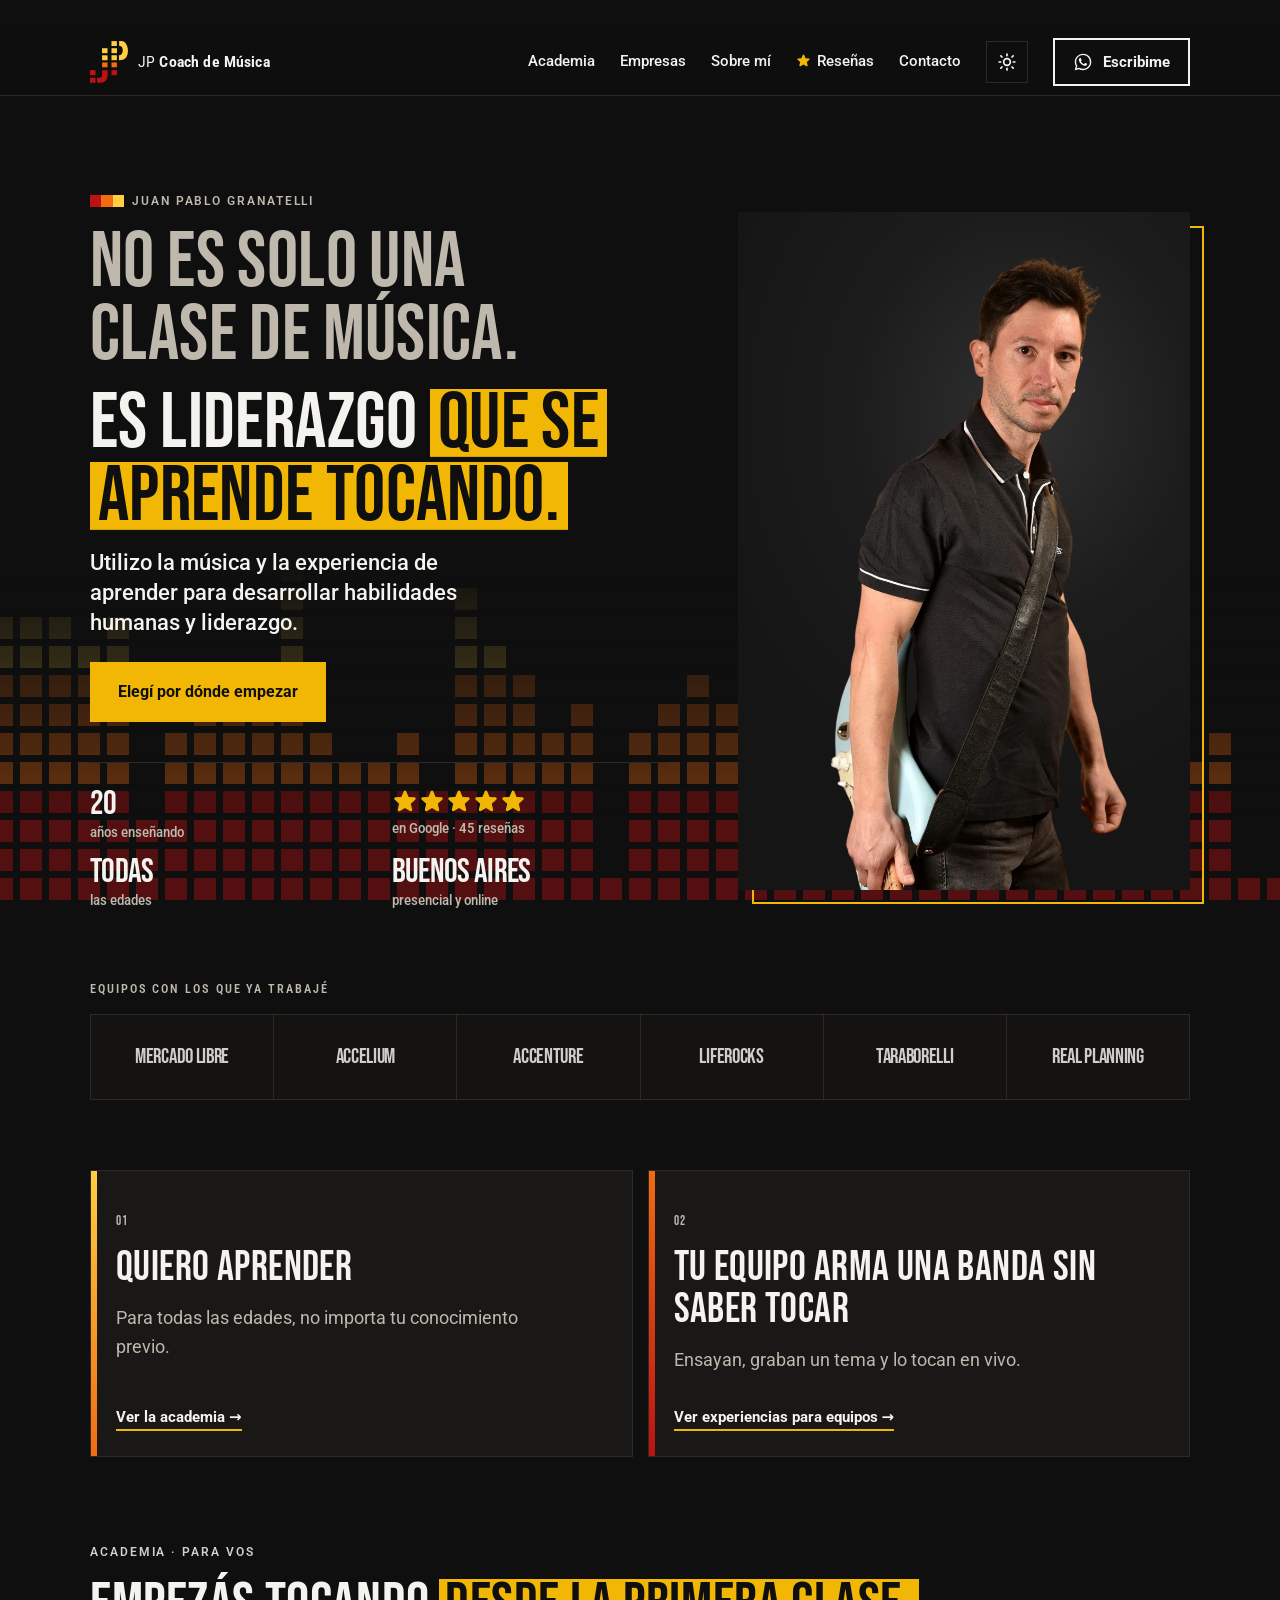
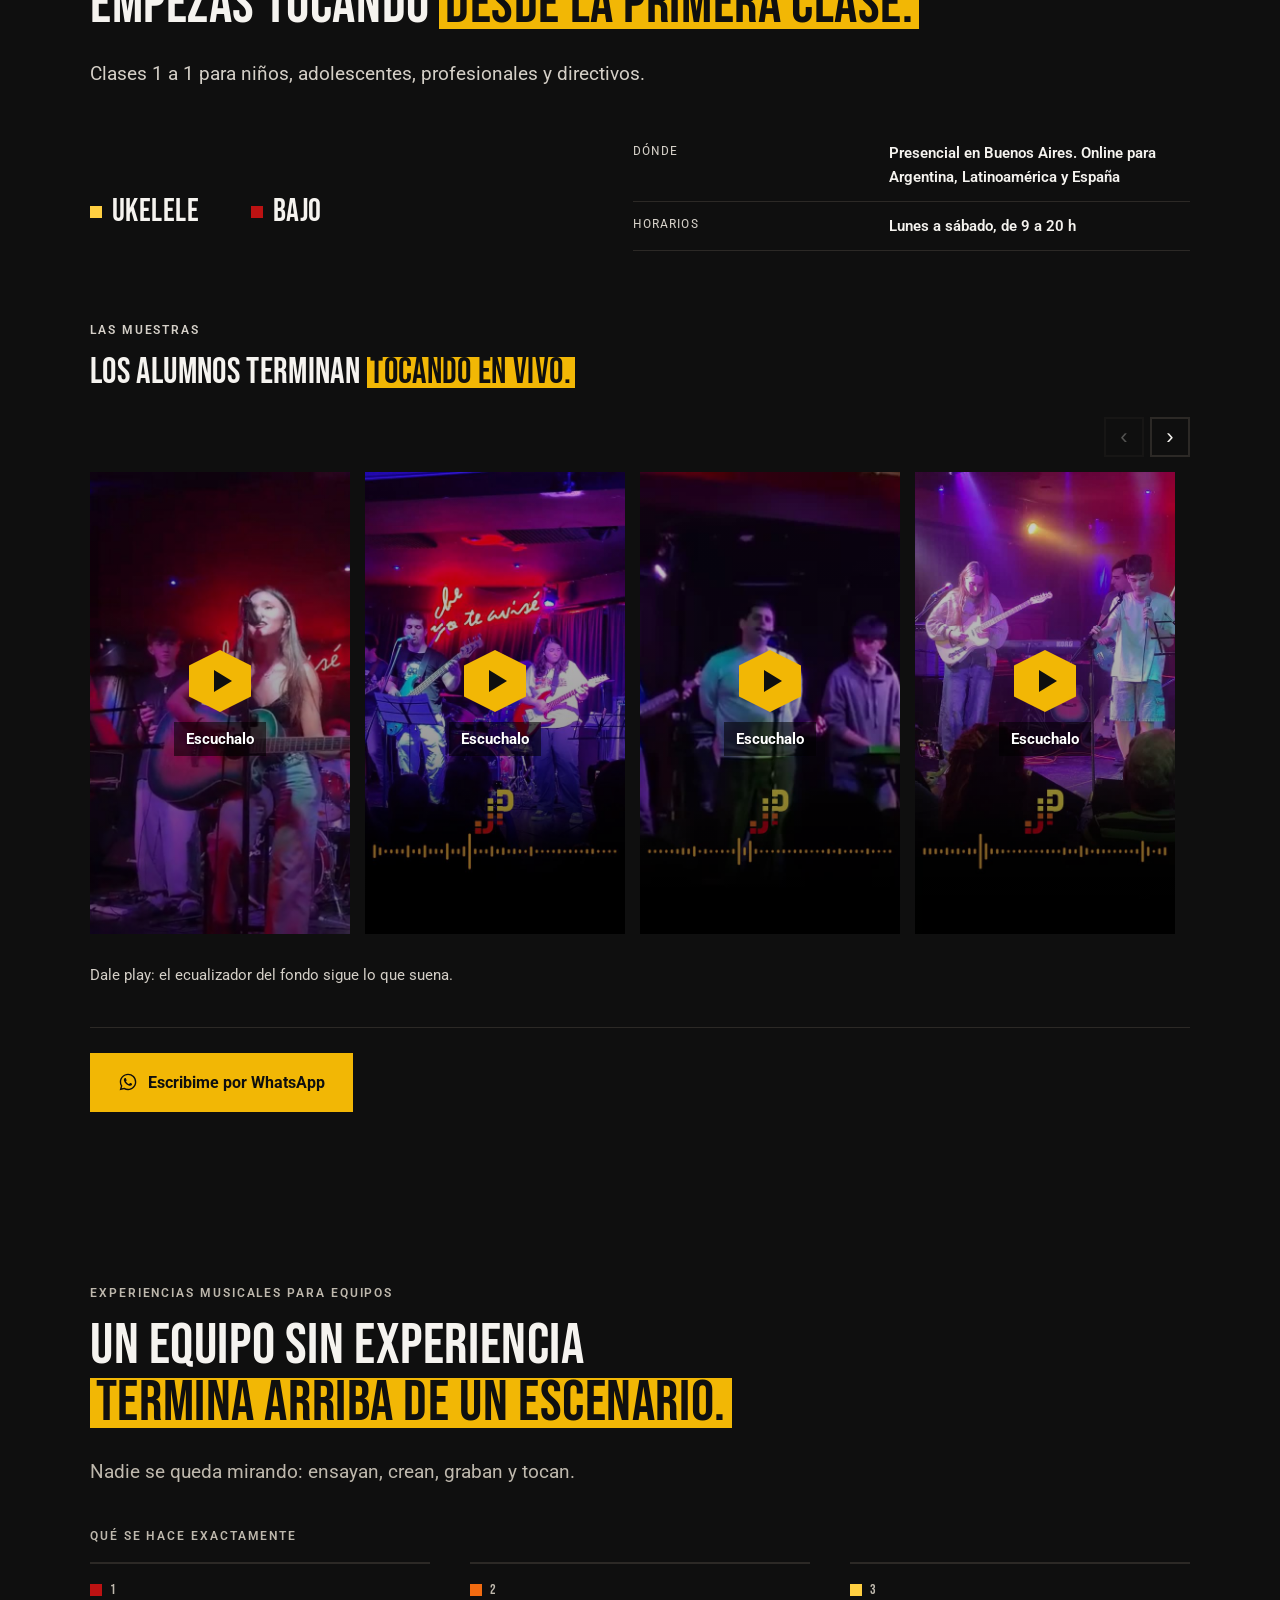
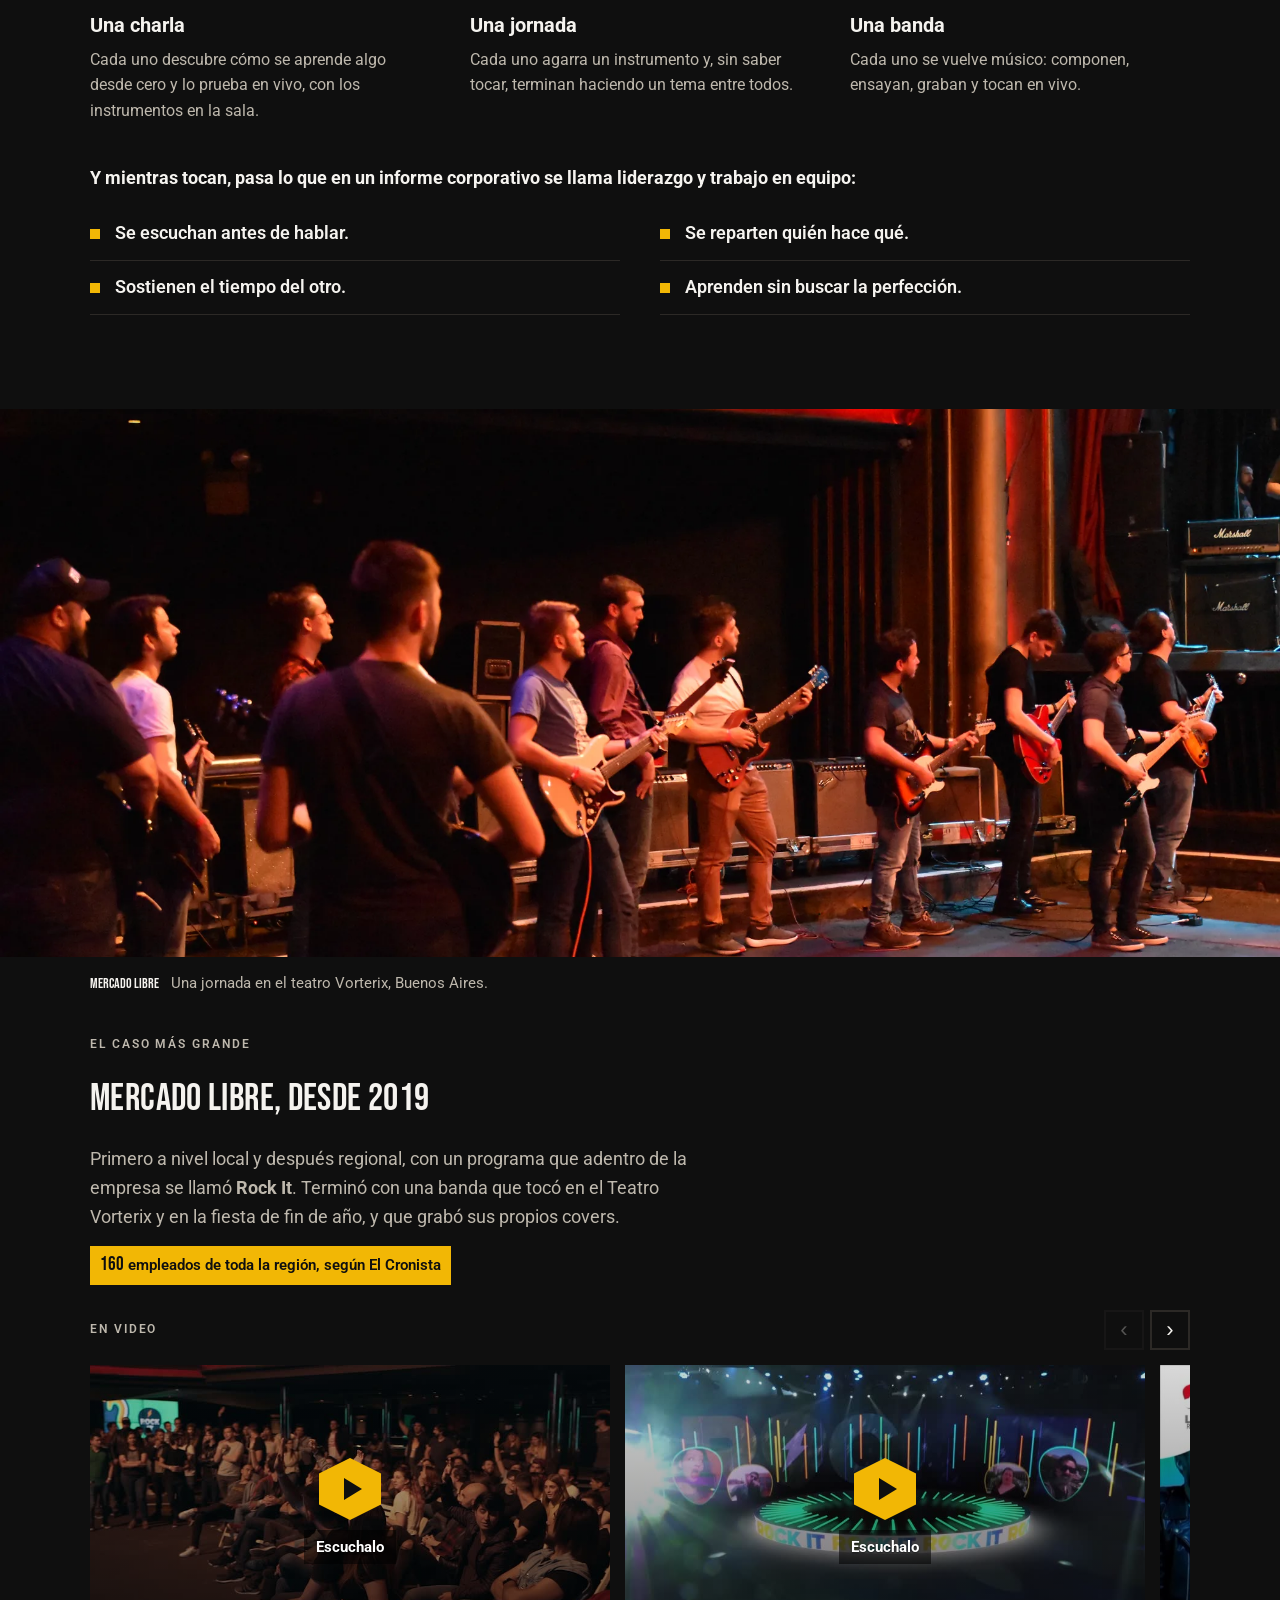
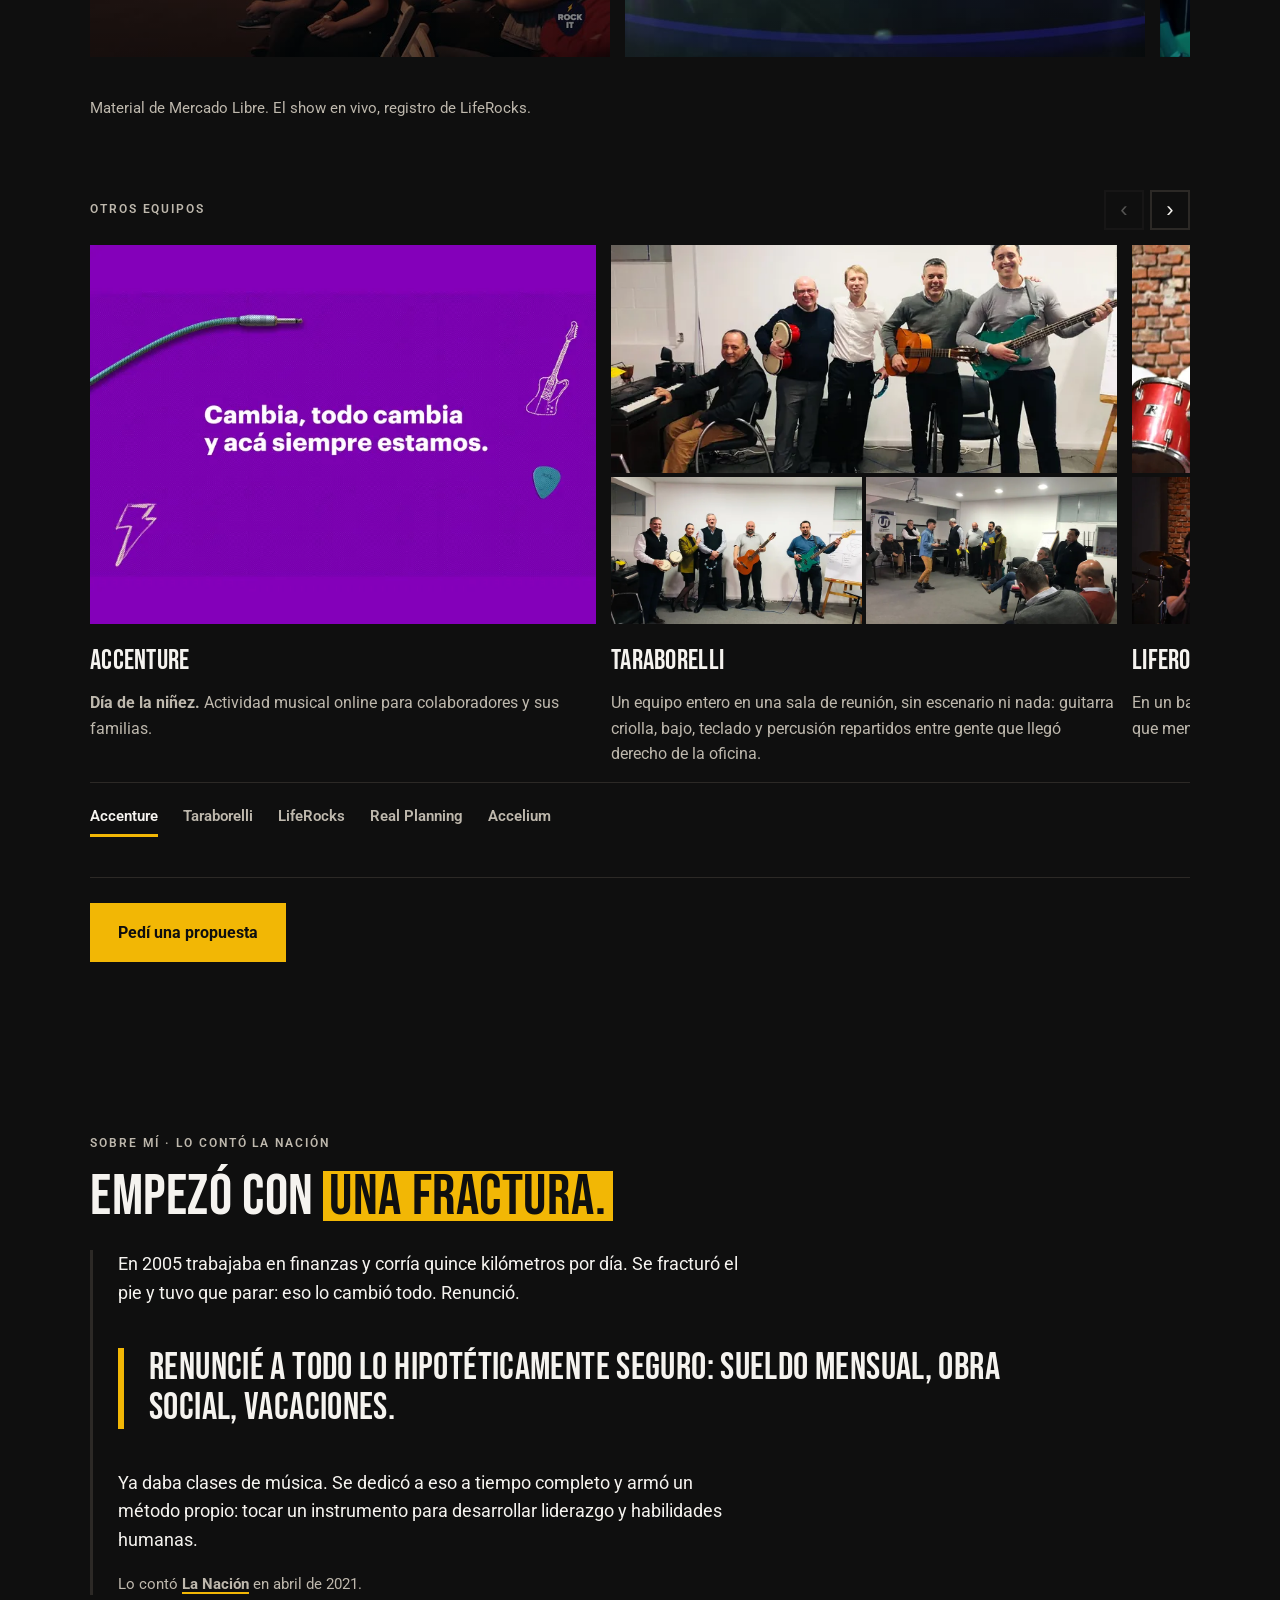
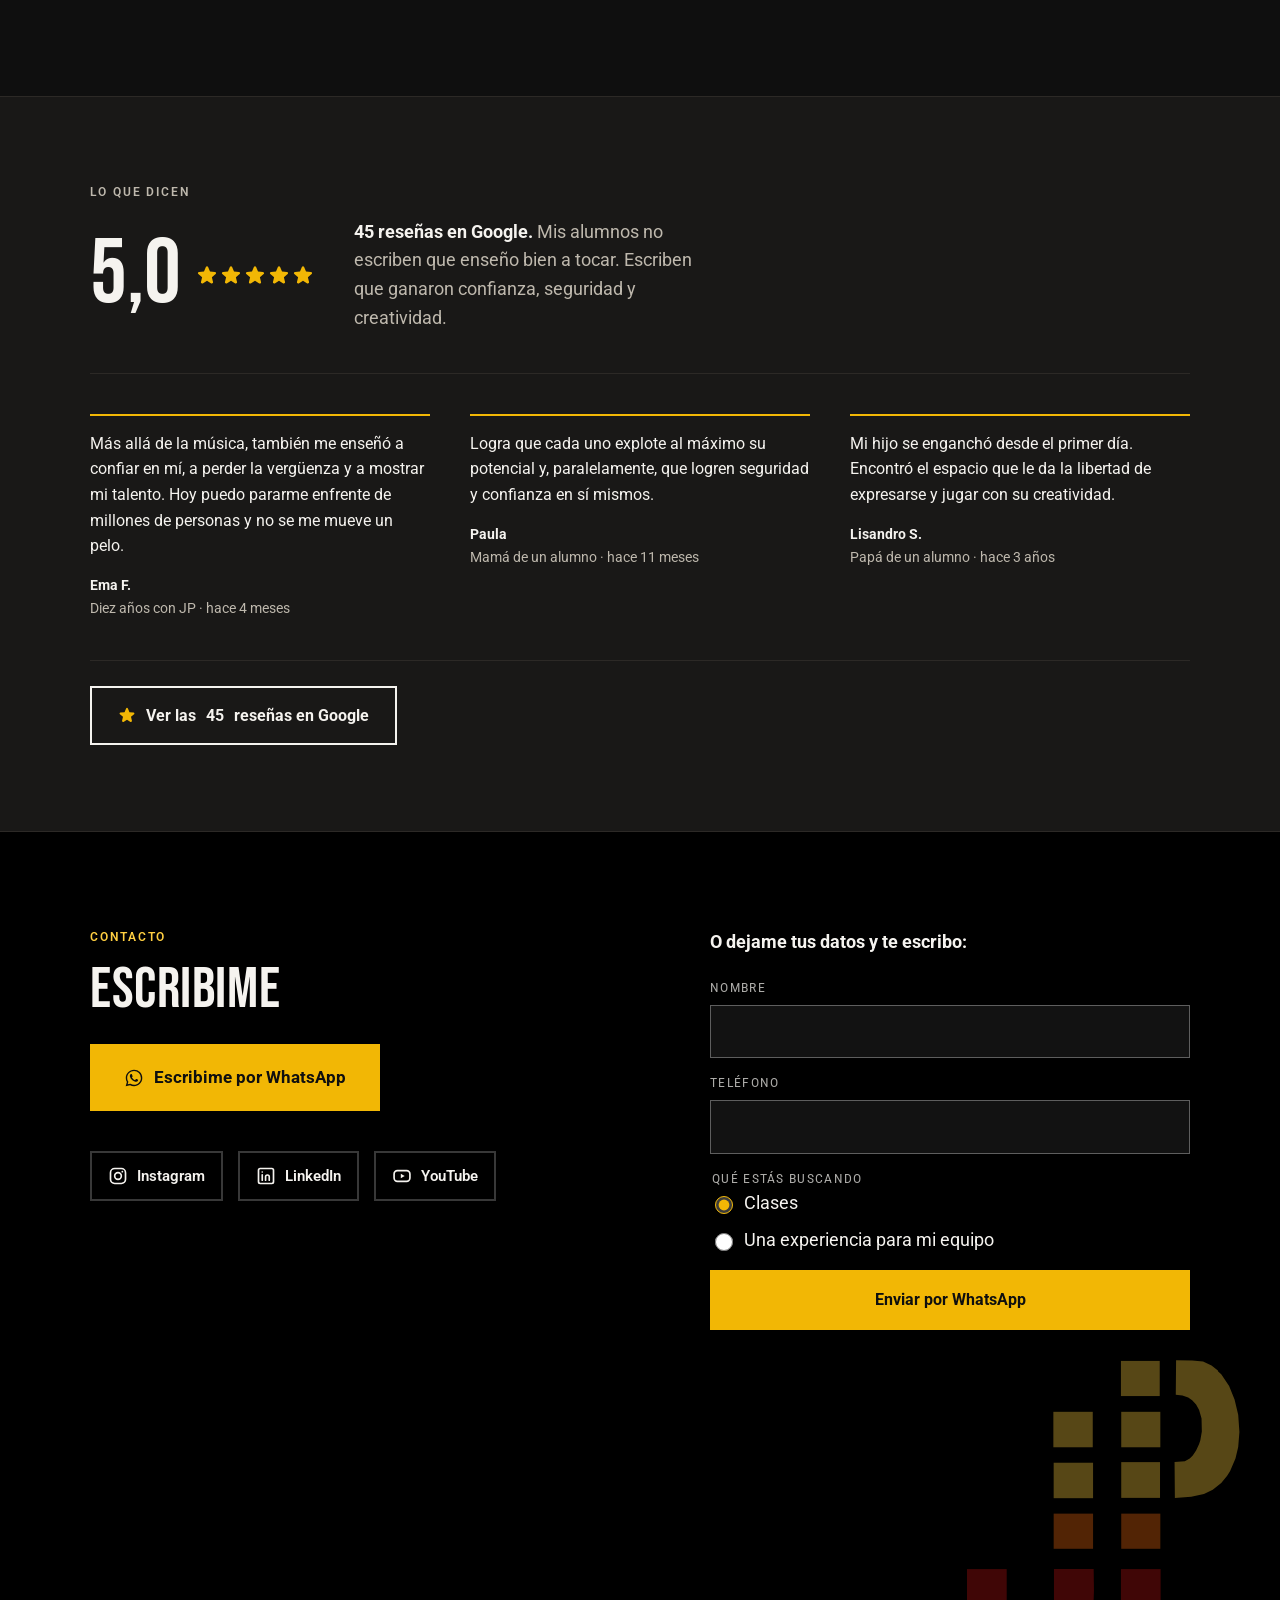
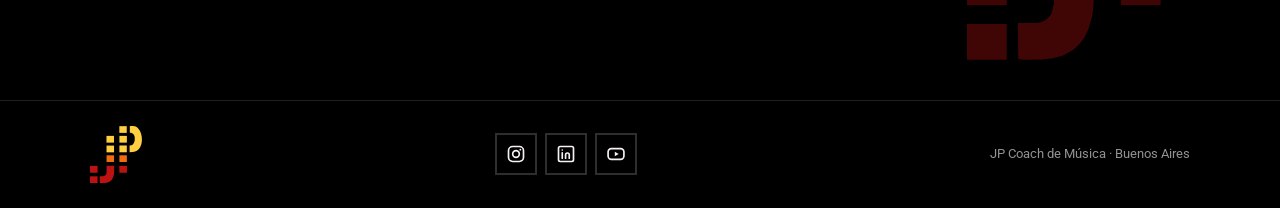
==== index.html @ 732a55ed "Reponer la tarjeta de Accenture con el cierre de la pieza No hay otro material de esa actividad y la" ====
<!DOCTYPE html>
<html lang="es-AR">
<head>
<meta charset="utf-8">
<meta name="viewport" content="width=device-width, initial-scale=1">
<title>JP Coach de Música — Juan Pablo Granatelli</title>
<meta name="description" content="Utilizo la música y la experiencia de aprender para desarrollar habilidades humanas y liderazgo. Clases en Buenos Aires y online, y experiencias musicales para equipos.">

<!-- La dirección oficial. El .onrender.com sirve el mismo contenido: sin esto,
     las dos compiten entre sí en el buscador. -->
<link rel="canonical" href="https://jpcoachdemusica.com/">

<!-- Cómo se ve el enlace cuando alguien lo comparte por WhatsApp o LinkedIn. -->
<meta property="og:type" content="website">
<meta property="og:url" content="https://jpcoachdemusica.com/">
<meta property="og:site_name" content="JP Coach de Música">
<meta property="og:locale" content="es_AR">
<meta property="og:title" content="JP Coach de Música — Juan Pablo Granatelli">
<meta property="og:description" content="Liderazgo que se aprende tocando. Clases 1 a 1 en Buenos Aires y online, y experiencias musicales para equipos.">
<meta property="og:image" content="https://jpcoachdemusica.com/img/compartir-2.jpg">
<meta property="og:image:width" content="1200">
<meta property="og:image:height" content="630">
<meta property="og:image:alt" content="Juan Pablo Granatelli con su guitarra, junto al nombre JP Coach de Música.">
<meta name="twitter:card" content="summary_large_image">

<link rel="icon" href="img/logo/jp-isotipo.svg" type="image/svg+xml">
<link rel="icon" href="favicon.ico" sizes="any">
<link rel="icon" href="img/favicon-64.png" type="image/png">
<link rel="apple-touch-icon" href="img/apple-touch-icon.png">
<link rel="preconnect" href="https://fonts.googleapis.com">
<link rel="preconnect" href="https://fonts.gstatic.com" crossorigin>
<link href="https://fonts.googleapis.com/css2?family=Bebas+Neue&family=Roboto:wght@400;500;700&display=swap" rel="stylesheet">
<link rel="stylesheet" href="css/estilos.css">
<!-- Estadísticas y píxel: instalados y apagados hasta completar los IDs en js/medicion.js -->
<script src="js/medicion.js" defer></script>
<!-- Ficha para el buscador: lo mismo que se lee en la página, en el formato que
     Google entiende. Sin aggregateRating: marcar acá el puntaje de reseñas que
     están en Google va contra sus normas y puede costar una penalización. -->
<script type="application/ld+json">
{
  "@context": "https://schema.org",
  "@graph": [
    {
      "@type": "LocalBusiness",
      "@id": "https://jpcoachdemusica.com/#negocio",
      "name": "JP Coach de Música",
      "alternateName": "Juan Pablo Granatelli",
      "description": "Clases de música 1 a 1 y experiencias musicales para equipos, con foco en liderazgo y habilidades humanas.",
      "url": "https://jpcoachdemusica.com/",
      "telephone": "+541150458850",
      "image": "https://jpcoachdemusica.com/img/compartir-2.jpg",
      "address": {
        "@type": "PostalAddress",
        "addressLocality": "Ciudad Autónoma de Buenos Aires",
        "addressCountry": "AR"
      },
      "areaServed": [
        { "@type": "City", "name": "Buenos Aires" },
        { "@type": "Country", "name": "Argentina" },
        { "@type": "Place", "name": "Latinoamérica" },
        { "@type": "Country", "name": "España" }
      ],
      "openingHoursSpecification": [{
        "@type": "OpeningHoursSpecification",
        "dayOfWeek": ["Monday", "Tuesday", "Wednesday", "Thursday", "Friday", "Saturday"],
        "opens": "09:00",
        "closes": "20:00"
      }],
      "founder": { "@id": "https://jpcoachdemusica.com/#jp" },
      "makesOffer": [
        {
          "@type": "Offer",
          "itemOffered": {
            "@type": "Service",
            "name": "Clases 1 a 1 de guitarra, teclado, ukelele y bajo",
            "description": "Para niños, adolescentes, profesionales y directivos. Presencial en Buenos Aires y online."
          }
        },
        {
          "@type": "Offer",
          "itemOffered": {
            "@type": "Service",
            "name": "Experiencias musicales para equipos",
            "description": "Una charla, una jornada o una banda: el equipo ensaya, graba y toca un tema, sin saber tocar."
          }
        }
      ],
      "sameAs": [
        "https://instagram.com/coachdemusica",
        "https://www.linkedin.com/in/juanpablogranatelli/",
        "https://www.youtube.com/channel/UCoEwSkAOer8u7RJeR75bzcA",
        "https://maps.google.com/?cid=17898451267528406671"
      ]
    },
    {
      "@type": "Person",
      "@id": "https://jpcoachdemusica.com/#jp",
      "name": "Juan Pablo Granatelli",
      "jobTitle": "Coach de música",
      "url": "https://jpcoachdemusica.com/",
      "worksFor": { "@id": "https://jpcoachdemusica.com/#negocio" },
      "sameAs": [
        "https://instagram.com/coachdemusica",
        "https://www.linkedin.com/in/juanpablogranatelli/"
      ]
    },
    {
      "@type": "WebSite",
      "@id": "https://jpcoachdemusica.com/#sitio",
      "url": "https://jpcoachdemusica.com/",
      "name": "JP Coach de Música",
      "inLanguage": "es-AR",
      "publisher": { "@id": "https://jpcoachdemusica.com/#negocio" }
    }
  ]
}
</script>
</head>
<body data-paleta="a">
<!-- Arranca siempre oscura (paleta A). Si en esta visita eligieron el tema claro
     (paleta B), se aplica acá, antes del primer pintado, para que no parpadee. -->
<script>try { if (sessionStorage.getItem('jp-tema') === 'claro') document.body.setAttribute('data-paleta', 'b'); } catch (e) {}</script>

<!-- El vúmetro, de fondo de toda la página.
     Es el isotipo desarmado y estirado: el mismo cuadrado, la misma rampa y el
     mismo sentido —la carga sube desde abajo, rojo → naranja → amarillo.
     Queda fijo al pie de la ventana; las secciones con fondo propio lo tapan y
     las transparentes lo dejan ver. Ese ir y venir es el ritmo de la página. -->
<!-- Foto de fondo de página. Va DEBAJO del vúmetro (z-index -1 contra 0):
     primero la foto, encima el ecualizador, y arriba de todo el contenido.
     Sólo se enciende mientras la sección Academia está en pantalla. -->
<div class="fondo-foto" aria-hidden="true" data-fondo-foto>
  <picture>
    <source type="image/webp" srcset="img/fondo-estudio-1000.webp 1000w, img/fondo-estudio-1800.webp 1800w" sizes="100vw">
    <img src="img/fondo-estudio-1800.jpg" alt="" loading="lazy" decoding="async">
  </picture>
</div>

<div class="vumetro" aria-hidden="true" data-vumetro></div>

<a class="saltar" href="#contenido">Saltar al contenido</a>

<!-- ═════════ ENCABEZADO FIJO ═════════ -->
<header class="cabecera" id="cabecera">
  <div class="contenedor cabecera__fila">
    <a class="cabecera__marca" href="#contenido" aria-label="JP Coach de Música — inicio">
      <svg class="iso iso--color cabecera__iso" viewBox="0 0 900 990" aria-hidden="true">
        <path fill="#FFCF41" class="m m--amarillo m--curva" fill-rule="evenodd" d="M690 1 743 2 779 5 807 18 828 35 828 37 839 47 865 86 883 130 895 181 899 238 895 287 886 325 868 367 858 383 839 406 811 428 782 442 740 451 686 455 685 337 719 334 735 325 745 315 756 299 766 277 770 265 775 236 774 193 766 165 756 147 743 133 730 124 711 117 689 115 690 1Z"/>
        <rect fill="#FFCF41" class="m m--amarillo" x="508" y="3" width="128" height="116" style="--col:2;--paso:4"/>
        <rect fill="#FFCF41" class="m m--amarillo" x="285" y="171" width="130" height="117" style="--col:1;--paso:2"/>
        <rect fill="#FFCF41" class="m m--amarillo" x="509" y="171" width="129" height="117" style="--col:2;--paso:3"/>
        <rect fill="#FFCF41" class="m m--amarillo" x="509" y="337" width="128" height="118" style="--col:2;--paso:2"/>
        <rect fill="#FFCF41" class="m m--amarillo" x="286" y="339" width="130" height="117" style="--col:1;--paso:1"/>
        <rect fill="#F16B11" class="m m--naranja" x="286" y="507" width="130" height="116" style="--col:1;--paso:0"/>
        <rect fill="#F16B11" class="m m--naranja" x="509" y="507" width="129" height="116" style="--col:2;--paso:1"/>
        <rect fill="#BC1212" class="m m--rojo" x="0" y="690" width="131" height="119" style="--col:0;--paso:1"/>
        <path fill="#BC1212" class="m m--rojo m--curva" fill-rule="evenodd" d="M287 690 418 690 419 761 417 816 413 846 401 888 386 918 370 939 350 957 317 975 284 984 250 988 184 989 169 986 168 868 225 868 240 866 252 862 265 854 274 844 280 833 287 802 287 690Z"/>
        <rect fill="#BC1212" class="m m--rojo" x="508" y="690" width="131" height="119" style="--col:2;--paso:0"/>
        <rect fill="#BC1212" class="m m--rojo" x="0" y="871" width="131" height="118" style="--col:0;--paso:0"/>
      </svg>
      <span class="cabecera__nombre">JP <b>Coach de Música</b></span>
    </a>
    <nav class="cabecera__nav" aria-label="Secciones">
      <a href="#academia">Academia</a>
      <a href="#empresas">Empresas</a>
      <a href="#sobre-mi">Sobre mí</a>
      <a class="cabecera__resenas" href="#lo-que-dicen">
        <svg viewBox="0 0 24 24" aria-hidden="true"><path fill-rule="evenodd" clip-rule="evenodd" d="M10.788 3.21c.448-1.077 1.976-1.077 2.424 0l2.082 5.006 5.404.433c1.164.093 1.636 1.545.749 2.305l-4.117 3.527 1.257 5.273c.271 1.136-.964 2.033-1.96 1.425L12 18.354 7.373 21.18c-.996.608-2.231-.29-1.96-1.425l1.257-5.273-4.117-3.527c-.887-.76-.415-2.212.749-2.305l5.404-.433 2.082-5.006Z"/></svg>
        Reseñas
      </a>
      <a href="#contacto">Contacto</a>
    </nav>
    <button type="button" class="cabecera__tema" id="cambiar-tema" aria-label="Cambiar a tema claro" title="Cambiar a tema claro">
      <svg class="ico-sol" viewBox="0 0 24 24" aria-hidden="true"><circle cx="12" cy="12" r="4"/><path d="M12 2.5v2M12 19.5v2M4.6 4.6 6 6M18 18l1.4 1.4M2.5 12h2M19.5 12h2M4.6 19.4 6 18M18 6l1.4-1.4"/></svg>
      <svg class="ico-luna" viewBox="0 0 24 24" aria-hidden="true"><path d="M20 14.2A8 8 0 0 1 9.8 4a8 8 0 1 0 10.2 10.2Z"/></svg>
    </button>
    <a class="boton boton--wa cabecera__cta" href="https://wa.me/5491150458850?text=Hola%20Juan%20Pablo!%20Te%20escribo%20desde%20tu%20p%C3%A1gina." target="_blank" rel="noopener">
      <svg class="ico-wa" viewBox="0 0 24 24" aria-hidden="true"><path d="M12.04 2C6.58 2 2.13 6.45 2.13 11.91c0 1.75.46 3.45 1.32 4.95L2 22l5.25-1.38a9.9 9.9 0 0 0 4.79 1.22h.01c5.46 0 9.9-4.45 9.9-9.91 0-2.65-1.03-5.14-2.9-7.01A9.82 9.82 0 0 0 12.04 2Zm0 18.15h-.01a8.2 8.2 0 0 1-4.19-1.15l-.3-.18-3.12.82.83-3.04-.2-.31a8.18 8.18 0 0 1-1.26-4.38c0-4.54 3.7-8.23 8.25-8.23a8.2 8.2 0 0 1 8.23 8.24c0 4.54-3.7 8.23-8.23 8.23Zm4.52-6.16c-.25-.12-1.47-.72-1.69-.81-.23-.08-.39-.12-.56.13-.16.24-.64.8-.79.97-.14.16-.29.18-.54.06-.25-.13-1.05-.39-1.99-1.23-.74-.66-1.24-1.47-1.38-1.72-.15-.25-.02-.38.11-.5.11-.11.25-.29.37-.44.13-.15.17-.25.25-.42.08-.16.04-.31-.02-.43-.06-.12-.56-1.35-.77-1.84-.2-.49-.4-.42-.56-.43h-.47c-.16 0-.43.06-.65.31-.22.25-.85.83-.85 2.03s.87 2.35.99 2.51c.12.16 1.71 2.61 4.14 3.66.58.25 1.03.4 1.38.51.58.19 1.11.16 1.53.1.47-.07 1.47-.6 1.68-1.18.21-.58.21-1.07.14-1.18-.06-.11-.22-.17-.47-.29Z"/></svg>
      Escribime
    </a>
    <button class="cabecera__menu" id="abrir-menu" aria-expanded="false" aria-controls="cabecera-nav-movil" aria-label="Abrir menú">
      <span></span><span></span><span></span>
    </button>
  </div>
  <nav class="cabecera__movil" id="cabecera-nav-movil" hidden aria-label="Secciones">
    <a href="#academia">Academia</a>
    <a href="#empresas">Empresas</a>
    <a href="#sobre-mi">Sobre mí</a>
    <a href="#lo-que-dicen">Lo que dicen</a>
    <a href="#contacto">Contacto</a>
  </nav>
</header>

<main id="contenido">

<!-- ═════════ 1 · ENCABEZADO ═════════ -->
<section class="hero" aria-labelledby="hero-titulo">
  <div class="contenedor hero__grilla">

    <div class="hero__texto">
      <p class="rotulo rotulo--rampa">Juan Pablo Granatelli</p>

      <!-- Negación y remate: la primera línea saca de la cabeza «profe de
           guitarra», la segunda dice qué es. El resalte va en el remate,
           que es donde está el gancho, y no en la negación. -->
      <h1 class="hero__h1" id="hero-titulo">
        <span class="hero__niega">No es solo una clase de música.</span>
        Es liderazgo
        <span class="resalte">que se aprende tocando.</span>
      </h1>

      <!-- Su frase, textual del brief. Baja de titular a bajada para que lo
           primero que se lea sean cuatro palabras y no quince, pero no se pierde. -->
      <p class="hero__frase">
        Utilizo la música y la experiencia de aprender para desarrollar
        habilidades humanas y liderazgo.
      </p>

      <div class="hero__acciones">
        <a class="boton boton--lleno" href="#puertas">Elegí por dónde empezar</a>
      </div>

      <ul class="datos-duros">
        <li><b data-contar="20">20</b><span>años enseñando</span></li>
        <li>
          <span class="estrellas estrellas--dato" role="img" aria-label="5,0 de 5 estrellas en Google" data-estrellas><svg viewBox="0 0 24 24" aria-hidden="true"><path fill-rule="evenodd" clip-rule="evenodd" d="M10.788 3.21c.448-1.077 1.976-1.077 2.424 0l2.082 5.006 5.404.433c1.164.093 1.636 1.545.749 2.305l-4.117 3.527 1.257 5.273c.271 1.136-.964 2.033-1.96 1.425L12 18.354 7.373 21.18c-.996.608-2.231-.29-1.96-1.425l1.257-5.273-4.117-3.527c-.887-.76-.415-2.212.749-2.305l5.404-.433 2.082-5.006Z"/></svg><svg viewBox="0 0 24 24" aria-hidden="true"><path fill-rule="evenodd" clip-rule="evenodd" d="M10.788 3.21c.448-1.077 1.976-1.077 2.424 0l2.082 5.006 5.404.433c1.164.093 1.636 1.545.749 2.305l-4.117 3.527 1.257 5.273c.271 1.136-.964 2.033-1.96 1.425L12 18.354 7.373 21.18c-.996.608-2.231-.29-1.96-1.425l1.257-5.273-4.117-3.527c-.887-.76-.415-2.212.749-2.305l5.404-.433 2.082-5.006Z"/></svg><svg viewBox="0 0 24 24" aria-hidden="true"><path fill-rule="evenodd" clip-rule="evenodd" d="M10.788 3.21c.448-1.077 1.976-1.077 2.424 0l2.082 5.006 5.404.433c1.164.093 1.636 1.545.749 2.305l-4.117 3.527 1.257 5.273c.271 1.136-.964 2.033-1.96 1.425L12 18.354 7.373 21.18c-.996.608-2.231-.29-1.96-1.425l1.257-5.273-4.117-3.527c-.887-.76-.415-2.212.749-2.305l5.404-.433 2.082-5.006Z"/></svg><svg viewBox="0 0 24 24" aria-hidden="true"><path fill-rule="evenodd" clip-rule="evenodd" d="M10.788 3.21c.448-1.077 1.976-1.077 2.424 0l2.082 5.006 5.404.433c1.164.093 1.636 1.545.749 2.305l-4.117 3.527 1.257 5.273c.271 1.136-.964 2.033-1.96 1.425L12 18.354 7.373 21.18c-.996.608-2.231-.29-1.96-1.425l1.257-5.273-4.117-3.527c-.887-.76-.415-2.212.749-2.305l5.404-.433 2.082-5.006Z"/></svg><svg viewBox="0 0 24 24" aria-hidden="true"><path fill-rule="evenodd" clip-rule="evenodd" d="M10.788 3.21c.448-1.077 1.976-1.077 2.424 0l2.082 5.006 5.404.433c1.164.093 1.636 1.545.749 2.305l-4.117 3.527 1.257 5.273c.271 1.136-.964 2.033-1.96 1.425L12 18.354 7.373 21.18c-.996.608-2.231-.29-1.96-1.425l1.257-5.273-4.117-3.527c-.887-.76-.415-2.212.749-2.305l5.404-.433 2.082-5.006Z"/></svg></span>
          <span>en Google · <span data-resenas>45</span> reseñas</span>
        </li>
        <li><b>Todas</b><span>las edades</span></li>
        <li><b>Buenos Aires</b><span>presencial y online</span></li>
      </ul>
    </div>

    <figure class="hero__foto">
      <picture>
        <source type="image/webp" srcset="img/jp-hero-recorte.webp 853w" sizes="(max-width:900px) 100vw, 46vw">
        <img src="img/jp-hero-1400.jpg" width="1400" height="2100" alt="Juan Pablo Granatelli de pie con una guitarra eléctrica, mirando a cámara." fetchpriority="high" decoding="async">
      </picture>
      <span class="hero__marco" aria-hidden="true"></span>
    </figure>

  </div>

</section>

<!-- franja de clientes -->
<section class="clientes" aria-label="Empresas que ya hicieron la experiencia">
  <div class="contenedor">
    <p class="clientes__rotulo">Equipos con los que ya trabajé</p>
    <ul class="clientes__fila">
      <li class="marca-cliente">Mercado&nbsp;Libre</li>
      <li class="marca-cliente">Accelium</li>
      <li class="marca-cliente">Accenture</li>
      <li class="marca-cliente">LifeRocks</li>
      <li class="marca-cliente">Taraborelli</li>
      <li class="marca-cliente">Real&nbsp;Planning</li>
    </ul>
  </div>
</section>

<!-- ═════════ 2 · LAS DOS PUERTAS ═════════ -->
<section class="puertas" id="puertas" aria-labelledby="puertas-titulo">
  <div class="contenedor">
    <h2 class="oculto-visual" id="puertas-titulo">Elegí por dónde empezar</h2>
    <div class="puertas__grilla">

      <a class="puerta puerta--b2c" href="#academia">
        <span class="puerta__num" aria-hidden="true">01</span>
        <h3 class="puerta__titulo">Quiero aprender</h3>
        <p class="puerta__bajada">Para todas las edades, no importa tu conocimiento previo.</p>
        <span class="puerta__cta">Ver la academia <span aria-hidden="true">→</span></span>
      </a>

      <a class="puerta puerta--b2b" href="#empresas">
        <span class="puerta__num" aria-hidden="true">02</span>
        <h3 class="puerta__titulo">Tu equipo arma una banda sin saber tocar</h3>
        <p class="puerta__bajada">Ensayan, graban un tema y lo tocan en vivo.</p>
        <span class="puerta__cta">Ver experiencias para equipos <span aria-hidden="true">→</span></span>
      </a>

    </div>
  </div>
</section>

<!-- ═════════ 3 · ACADEMIA (B2C) ═════════ -->
<section class="seccion seccion--calida" id="academia" aria-labelledby="academia-titulo">
  <div class="contenedor">

    <p class="rotulo">Academia · Para vos</p>
    <h2 class="titulo" id="academia-titulo">Empezás tocando <span class="resalte">desde la primera clase.</span></h2>
    <p class="entrada">
      Clases 1 a 1 para niños, adolescentes, profesionales y directivos.
    </p>

    <div class="academia__grilla">

      <ul class="instrumentos">
        <li><span class="bloque bloque--rojo" aria-hidden="true"></span>Guitarra</li>
        <li><span class="bloque bloque--naranja" aria-hidden="true"></span>Teclado</li>
        <li><span class="bloque bloque--amarillo" aria-hidden="true"></span>Ukelele</li>
        <li><span class="bloque bloque--rojo" aria-hidden="true"></span>Bajo</li>
      </ul>

<dl class="ficha">
        <div><dt>Dónde</dt><dd>Presencial en Buenos Aires. Online para Argentina, Latinoamérica y España</dd></div>
        <div><dt>Horarios</dt><dd>Lunes a sábado, de 9 a 20 h</dd></div>
      </dl>

    </div>

    <!-- Las muestras: los alumnos terminan tocando arriba de un escenario de verdad.
         Van en video y no en foto: es una página de música, tiene que sonar.
         Mientras suena, el vúmetro del fondo deja de animarse solo y sigue la música. -->
    <div class="muestras">
      <p class="rotulo">Las muestras</p>
      <h3 class="muestras__titulo">Los alumnos terminan <span class="resalte">tocando en vivo.</span></h3>

      <div class="carrusel" data-carrusel>
        <div class="carrusel__flechas">
          <button type="button" class="casos__flecha" data-mover="-1" aria-label="Anterior">‹</button>
          <button type="button" class="casos__flecha" data-mover="1" aria-label="Siguiente">›</button>
        </div>
        <ul class="carrusel__pista" data-pista tabindex="0" aria-label="Muestras de alumnos, deslizable">
        <li>
          <figure class="video-muestra" data-video>
            <video poster="img/video/muestra-solista-poster.jpg" preload="none" playsinline
                   aria-label="Una alumna cantando y tocando la guitarra al frente de la banda.">
              <source src="img/video/muestra-solista.mp4" type="video/mp4">
            </video>
            <button type="button" class="video-muestra__play" data-reproducir>
              <span class="video-muestra__triangulo" aria-hidden="true"></span>
              <span class="video-muestra__rotulo">Escuchalo</span>
            </button>
          </figure>
        </li>
        <li>
          <figure class="video-muestra" data-video>
            <video poster="img/video/muestra-banda-poster.jpg" preload="none" playsinline
                   aria-label="La banda de alumnos tocando en vivo, con el público adelante.">
              <source src="img/video/muestra-banda.mp4" type="video/mp4">
            </video>
            <button type="button" class="video-muestra__play" data-reproducir>
              <span class="video-muestra__triangulo" aria-hidden="true"></span>
              <span class="video-muestra__rotulo">Escuchalo</span>
            </button>
          </figure>
        </li>
        <li>
          <figure class="video-muestra" data-video>
            <video poster="img/video/muestra-voz-poster.jpg" preload="none" playsinline
                   aria-label="Un alumno cantando en el escenario, con la banda detrás.">
              <source src="img/video/muestra-voz.mp4" type="video/mp4">
            </video>
            <button type="button" class="video-muestra__play" data-reproducir>
              <span class="video-muestra__triangulo" aria-hidden="true"></span>
              <span class="video-muestra__rotulo">Escuchalo</span>
            </button>
          </figure>
        </li>
        <li>
          <figure class="video-muestra" data-video>
            <video poster="img/video/muestra-bajo-poster.jpg" preload="none" playsinline
                   aria-label="Un resumen de la muestra en vivo, con varias bandas de alumnos tocando.">
              <source src="img/video/muestra-bajo.mp4" type="video/mp4">
            </video>
            <button type="button" class="video-muestra__play" data-reproducir>
              <span class="video-muestra__triangulo" aria-hidden="true"></span>
              <span class="video-muestra__rotulo">Escuchalo</span>
            </button>
          </figure>
        </li>
        <li>
          <figure class="video-muestra" data-video>
            <video poster="img/video/muestra-concierto-poster.jpg" preload="none" playsinline
                   aria-label="El concierto final de la muestra, con la sala llena.">
              <source src="img/video/muestra-concierto.mp4" type="video/mp4">
            </video>
            <button type="button" class="video-muestra__play" data-reproducir>
              <span class="video-muestra__triangulo" aria-hidden="true"></span>
              <span class="video-muestra__rotulo">Escuchalo</span>
            </button>
          </figure>
        </li>
        </ul>
      </div>

      <p class="muestras__pie">
        Dale play: el ecualizador del fondo sigue lo que suena.
      </p>
    </div>

    <div class="cierre-seccion">
      <a class="boton boton--wa boton--lleno" href="https://wa.me/5491150458850?text=Hola%20Juan%20Pablo!%20Quer%C3%ADa%20consultarte%20por%20las%20clases." target="_blank" rel="noopener">
        <svg class="ico-wa" viewBox="0 0 24 24" aria-hidden="true"><path d="M12.04 2C6.58 2 2.13 6.45 2.13 11.91c0 1.75.46 3.45 1.32 4.95L2 22l5.25-1.38a9.9 9.9 0 0 0 4.79 1.22h.01c5.46 0 9.9-4.45 9.9-9.91 0-2.65-1.03-5.14-2.9-7.01A9.82 9.82 0 0 0 12.04 2Zm0 18.15h-.01a8.2 8.2 0 0 1-4.19-1.15l-.3-.18-3.12.82.83-3.04-.2-.31a8.18 8.18 0 0 1-1.26-4.38c0-4.54 3.7-8.23 8.25-8.23a8.2 8.2 0 0 1 8.23 8.24c0 4.54-3.7 8.23-8.23 8.23Zm4.52-6.16c-.25-.12-1.47-.72-1.69-.81-.23-.08-.39-.12-.56.13-.16.24-.64.8-.79.97-.14.16-.29.18-.54.06-.25-.13-1.05-.39-1.99-1.23-.74-.66-1.24-1.47-1.38-1.72-.15-.25-.02-.38.11-.5.11-.11.25-.29.37-.44.13-.15.17-.25.25-.42.08-.16.04-.31-.02-.43-.06-.12-.56-1.35-.77-1.84-.2-.49-.4-.42-.56-.43h-.47c-.16 0-.43.06-.65.31-.22.25-.85.83-.85 2.03s.87 2.35.99 2.51c.12.16 1.71 2.61 4.14 3.66.58.25 1.03.4 1.38.51.58.19 1.11.16 1.53.1.47-.07 1.47-.6 1.68-1.18.21-.58.21-1.07.14-1.18-.06-.11-.22-.17-.47-.29Z"/></svg>
        Escribime por WhatsApp
      </a>
    </div>

  </div>
</section>

<!-- ═════════ 4 · EMPRESAS (B2B) ═════════ -->
<section class="seccion seccion--sobria" id="empresas" aria-labelledby="empresas-titulo">
  <div class="contenedor">
    <p class="rotulo">Experiencias musicales para equipos</p>
    <h2 class="titulo" id="empresas-titulo">Un equipo sin experiencia <span class="resalte">termina arriba de un escenario.</span></h2>
    <p class="entrada">
      Nadie se queda mirando: ensayan, crean, graban y tocan.
    </p>

    <!-- Primero qué se contrata y después la prueba: el de Recursos Humanos tiene
         que entender el formato antes de ver fotos. Traducido para alguien que no
         sabe nada de música. -->
    <div class="formatos">
      <p class="rotulo">Qué se hace exactamente</p>
      <ol class="formatos__lista">
        <li class="formato">
          <span class="formato__num" aria-hidden="true"><span class="bloque bloque--rojo"></span>1</span>
          <h4>Una charla</h4>
          <p>Cada uno descubre cómo se aprende algo desde cero y lo prueba en vivo, con los instrumentos en la sala.</p>
        </li>
        <li class="formato">
          <span class="formato__num" aria-hidden="true"><span class="bloque bloque--naranja"></span>2</span>
          <h4>Una jornada</h4>
          <p>Cada uno agarra un instrumento y, sin saber tocar, terminan haciendo un tema entre todos.</p>
        </li>
        <li class="formato">
          <span class="formato__num" aria-hidden="true"><span class="bloque bloque--amarillo"></span>3</span>
          <h4>Una banda</h4>
          <p>Cada uno se vuelve músico: componen, ensayan, graban y tocan en vivo.</p>
        </li>
      </ol>

      <div class="formatos__cierre">
        <p class="formatos__mientras">Y mientras tocan, pasa lo que en un informe corporativo se llama liderazgo y trabajo en equipo:</p>
        <ul class="temas__lista">
          <li>Se escuchan antes de hablar.</li>
          <li>Se reparten quién hace qué.</li>
          <li>Sostienen el tiempo del otro.</li>
          <li>Aprenden sin buscar la perfección.</li>
          <li>Se integran y sacan lo mejor de cada uno.</li>
        </ul>
      </div>
    </div>
  </div>

  <!-- la prueba: la foto se muestra como evidencia documentada, no como afiche -->
  <figure class="evidencia">
    <picture>
      <source type="image/webp" srcset="img/meli-guitarras-1000.webp 1000w, img/meli-guitarras-2000.webp 2000w" sizes="100vw">
      <img src="img/meli-guitarras-2000.jpg" width="2000" height="1333" alt="Doce personas de pie en el escenario del teatro Vorterix, cada una con una guitarra eléctrica, bajo luces rojas." loading="lazy" decoding="async">
    </picture>
    <figcaption class="evidencia__pie">
      <span class="evidencia__marca">Mercado Libre</span>
      Una jornada en el teatro Vorterix, Buenos Aires.
    </figcaption>
  </figure>

  <div class="contenedor">

    <!-- Mercado Libre, contado una sola vez: antes estaba en la tarjeta, en tres
         etapas, en la cita de El Cronista y en los formatos. -->
    <div class="caso">
      <p class="rotulo">El caso más grande</p>
      <h3 class="caso__titulo">Mercado Libre, desde 2019</h3>
      <p class="caso__texto">
        Primero a nivel local y después regional, con un programa que adentro de la
        empresa se llamó <b>Rock It</b>. Terminó con una banda que tocó en el Teatro
        Vorterix y en la fiesta de fin de año, y que grabó sus propios covers.
      </p>
      <p class="caso-tarjeta__dato"><b>160</b> empleados de toda la región, según El Cronista</p>

      <div class="carrusel carrusel--empresas" data-carrusel>
        <div class="carrusel__cabecera">
          <p class="rotulo">En video</p>
          <div class="carrusel__flechas">
            <button type="button" class="casos__flecha" data-mover="-1" aria-label="Anterior">‹</button>
            <button type="button" class="casos__flecha" data-mover="1" aria-label="Siguiente">›</button>
          </div>
        </div>
        <ul class="carrusel__pista" data-pista tabindex="0" aria-label="Videos de Mercado Libre, deslizable">
        <li>
          <figure class="video-muestra video-muestra--ancho" data-video>
            <video poster="img/video/meli-vorterix-poster.jpg" preload="none" playsinline
                   aria-label="La banda de empleados de Mercado Libre tocando en el escenario del teatro Vorterix.">
              <source src="img/video/meli-vorterix.mp4" type="video/mp4">
            </video>
            <button type="button" class="video-muestra__play" data-reproducir>
              <span class="video-muestra__triangulo" aria-hidden="true"></span>
              <span class="video-muestra__rotulo">Escuchalo</span>
            </button>
          </figure>
        </li>
        <li>
          <figure class="video-muestra video-muestra--ancho" data-video>
            <video poster="img/video/meli-rockit-poster.jpg" preload="none" playsinline
                   aria-label="La pieza del programa Rock It de Mercado Libre.">
              <source src="img/video/meli-rockit.mp4" type="video/mp4">
            </video>
            <button type="button" class="video-muestra__play" data-reproducir>
              <span class="video-muestra__triangulo" aria-hidden="true"></span>
              <span class="video-muestra__rotulo">Escuchalo</span>
            </button>
          </figure>
        </li>
        <li>
          <!-- JP pidió mover este video acá el 1-oct-2026: en la tarjeta de LifeRocks
               no pegaba con el texto, que habla del bar. El archivo conserva el nombre
               con el que vino del material. Ojo: el video lleva quemado el logo
               «LIFE ROCKS» y el crédito del pie dice «Material de Mercado Libre». -->
          <figure class="video-muestra video-muestra--ancho" data-video>
            <video poster="img/video/liferocks-01-poster.jpg" preload="none" playsinline
                   aria-label="El show: primero la banda en vivo con el público en la sala, después el escenario virtual del programa.">
              <source src="img/video/liferocks-01.mp4" type="video/mp4">
            </video>
            <button type="button" class="video-muestra__play" data-reproducir>
              <span class="video-muestra__triangulo" aria-hidden="true"></span>
              <span class="video-muestra__rotulo">Escuchalo</span>
            </button>
          </figure>
        </li>
        </ul>
        <p class="casos__aviso">Material de Mercado Libre. El show en vivo, registro de LifeRocks.</p>
      </div>
    </div>

    <!-- Carrusel de casos. Los nombres de los equipos hacen de navegación en
         escritorio; en celular se desliza con el dedo. -->
    <div class="casos" data-casos>
      <div class="casos__cabecera">
        <p class="rotulo">Otros equipos</p>
        <div class="casos__flechas">
          <button type="button" class="casos__flecha" data-mover="-1" aria-label="Caso anterior">‹</button>
          <button type="button" class="casos__flecha" data-mover="1" aria-label="Caso siguiente">›</button>
        </div>
      </div>

      <ul class="casos__pista" data-pista tabindex="0" aria-label="Casos, deslizable">
        <li class="caso-tarjeta" id="caso-accenture" data-nombre="Accenture">
          <!-- El video de esta actividad no se publica: se ven decenas de menores
               identificables en sus casas y no hay permiso escrito de las familias
               ni de la empresa. En su lugar va el cierre de la propia pieza, que no
               muestra a nadie. Si algún día llega el permiso, el video vuelve acá. -->
          <figure class="caso-tarjeta__fotos">
            <picture class="caso-tarjeta__principal">
              <source type="image/webp" srcset="img/caso-accenture-1-700.webp 700w, img/caso-accenture-1-1200.webp 1200w" sizes="(max-width:760px) 88vw, 46vw">
              <img src="img/caso-accenture-1-1200.jpg" width="1200" height="900" alt="El cierre de la pieza musical de Accenture: sobre violeta, un cable de guitarra, una púa, un rayo y la frase «Cambia, todo cambia y acá siempre estamos»." loading="lazy" decoding="async">
            </picture>
          </figure>
          <div class="caso-tarjeta__texto">
            <h4>Accenture</h4>
            <p><b>Día de la niñez.</b> Actividad musical online para colaboradores y sus familias.</p>
          </div>
        </li>
        <li class="caso-tarjeta" id="caso-taraborelli" data-nombre="Taraborelli">
          <figure class="caso-tarjeta__fotos">
            <picture class="caso-tarjeta__principal">
              <source type="image/webp" srcset="img/caso-taraborelli-1-700.webp 700w, img/caso-taraborelli-1-1200.webp 1200w" sizes="(max-width:760px) 88vw, 46vw">
              <img src="img/caso-taraborelli-1-1200.jpg" width="1200" height="900" alt="Cinco personas de oficina en una sala de reunión, con guitarra criolla, bajo, pandereta y teclado." loading="lazy" decoding="async">
            </picture>
            <picture class="caso-tarjeta__chica">
              <source type="image/webp" srcset="img/caso-taraborelli-2-700.webp">
              <img src="img/caso-taraborelli-2-1200.jpg" width="700" height="525" alt="Un grupo posando con instrumentos en la mano." loading="lazy" decoding="async">
            </picture>
            <picture class="caso-tarjeta__chica">
              <source type="image/webp" srcset="img/caso-taraborelli-3-700.webp">
              <img src="img/caso-taraborelli-3-1200.jpg" width="700" height="525" alt="La actividad en curso, con gente sentada alrededor." loading="lazy" decoding="async">
            </picture>
          </figure>
          <div class="caso-tarjeta__texto">
            <h4>Taraborelli</h4>
            <p>Un equipo entero en una sala de reunión, sin escenario ni nada: guitarra criolla, bajo, teclado y percusión repartidos entre gente que llegó derecho de la oficina.</p>
          </div>
        </li>
        <li class="caso-tarjeta" id="caso-liferocks" data-nombre="LifeRocks">
          <figure class="caso-tarjeta__fotos">
            <picture class="caso-tarjeta__principal">
              <source type="image/webp" srcset="img/caso-liferocks-1-700.webp 700w, img/caso-liferocks-1-1200.webp 1200w" sizes="(max-width:760px) 88vw, 46vw">
              <img src="img/caso-liferocks-1-1200.jpg" width="1200" height="800" alt="Personas tocando guitarra y batería en un bar de paredes de ladrillo." loading="lazy" decoding="async">
            </picture>
            <picture class="caso-tarjeta__chica">
              <source type="image/webp" srcset="img/caso-liferocks-2-700.webp">
              <img src="img/caso-liferocks-2-1200.jpg" width="700" height="467" alt="Alguien cantando al micrófono junto a un guitarrista." loading="lazy" decoding="async">
            </picture>
            <picture class="caso-tarjeta__chica">
              <source type="image/webp" srcset="img/caso-liferocks-3-700.webp">
              <img src="img/caso-liferocks-3-1200.jpg" width="700" height="467" alt="La banda completa ensayando en el salón." loading="lazy" decoding="async">
            </picture>
          </figure>
          <div class="caso-tarjeta__texto">
            <h4>LifeRocks</h4>
            <!-- Falta la línea de contexto que diga qué es LifeRocks: la escribe el
                 cliente. Va acá, antes de la descripción de la jornada. -->
            <p>En un bar, con batería, amplificadores y micrófono abierto. La jornada que menos se parece a una reunión de trabajo.</p>
          </div>
        </li>
        <li class="caso-tarjeta" id="caso-realplanning" data-nombre="Real Planning">
          <figure class="caso-tarjeta__fotos">
            <picture class="caso-tarjeta__principal">
              <source type="image/webp" srcset="img/caso-realplanning-1-700.webp 700w, img/caso-realplanning-1-1200.webp 1200w" sizes="(max-width:760px) 88vw, 46vw">
              <img src="img/caso-realplanning-1-1200.jpg" width="1200" height="900" alt="Una persona hablando frente a un equipo sentado, con un amplificador al costado." loading="lazy" decoding="async">
            </picture>
            <picture class="caso-tarjeta__chica">
              <source type="image/webp" srcset="img/caso-realplanning-2-700.webp">
              <img src="img/caso-realplanning-2-1200.jpg" width="700" height="525" alt="La misma charla, vista desde el fondo de la sala." loading="lazy" decoding="async">
            </picture>
          </figure>
          <div class="caso-tarjeta__texto">
            <h4>Real Planning</h4>
            <p>Seguros e inversiones. Acá el formato es el de charla: yo adelante, el equipo sentado, y los instrumentos esperando en la sala.</p>
          </div>
        </li>
        <li class="caso-tarjeta" id="caso-accelium" data-nombre="Accelium">
          <figure class="caso-tarjeta__fotos">
            <picture class="caso-tarjeta__principal">
              <source type="image/webp" srcset="img/caso-accelium-1-700.webp 700w, img/caso-accelium-1-1200.webp 1200w" sizes="(max-width:760px) 88vw, 46vw">
              <img src="img/caso-accelium-1-1200.jpg" width="1200" height="918" alt="El equipo posando en la oficina después de la actividad." loading="lazy" decoding="async">
            </picture>
          </figure>
          <div class="caso-tarjeta__texto">
            <h4>Accelium</h4>
          </div>
        </li>
      </ul>

      <nav class="casos__nav" aria-label="Ir a un caso">
        <button type="button" class="casos__punto" data-ir="caso-accenture" aria-current="true">Accenture</button>
        <button type="button" class="casos__punto" data-ir="caso-taraborelli">Taraborelli</button>
        <button type="button" class="casos__punto" data-ir="caso-liferocks">LifeRocks</button>
        <button type="button" class="casos__punto" data-ir="caso-realplanning">Real Planning</button>
        <button type="button" class="casos__punto" data-ir="caso-accelium">Accelium</button>
      </nav>
    </div>

    <div class="cierre-seccion">
      <a class="boton boton--lleno" href="#contacto">Pedí una propuesta</a>
    </div>

  </div>
</section>

<!-- ═════════ 5 · SOBRE MÍ ═════════ -->
<section class="seccion seccion--calida" id="sobre-mi" aria-labelledby="sobre-titulo">
  <div class="contenedor">

    <p class="rotulo">Sobre mí · lo contó La Nación</p>
    <h2 class="titulo" id="sobre-titulo">Empezó con <span class="resalte">una fractura.</span></h2>

    <!-- Sin segundo retrato: el del encabezado es de la misma sesión de fotos. -->
    <div class="sobre__relato" role="doc-abstract">
      <p>
        En 2005 trabajaba en finanzas y corría quince kilómetros por día. Se fracturó
        el pie y tuvo que parar: eso lo cambió todo. Renunció.
      </p>

      <blockquote class="cita-grande">
        <p>Renuncié a todo lo hipotéticamente seguro: sueldo mensual, obra social, vacaciones.</p>
      </blockquote>

      <p>
        Ya daba clases de música. Se dedicó a eso a tiempo completo y armó un método
        propio: tocar un instrumento para desarrollar liderazgo y habilidades humanas.
      </p>

      <p class="fuente">
        Lo contó <a class="enlace" href="https://www.lanacion.com.ar/lifestyle/era-corredor-y-se-fracturo-el-pie-un-plan-b-lo-llevo-al-exito-en-mercado-libre-nid21042021/" target="_blank" rel="noopener"><cite>La Nación</cite></a> en abril de 2021.
      </p>
    </div>

  </div>
</section>

<!-- ═════════ 6 · LO QUE DICEN ═════════ -->
<section class="seccion seccion--banda" id="lo-que-dicen" aria-labelledby="dicen-titulo">
  <div class="contenedor">

    <p class="rotulo">Lo que dicen</p>

    <div class="puntaje">
      <div class="puntaje__numero">
        <b data-puntaje>5,0</b>
        <span class="estrellas" role="img" aria-label="5,0 de 5 estrellas" data-estrellas><svg viewBox="0 0 24 24" aria-hidden="true"><path fill-rule="evenodd" clip-rule="evenodd" d="M10.788 3.21c.448-1.077 1.976-1.077 2.424 0l2.082 5.006 5.404.433c1.164.093 1.636 1.545.749 2.305l-4.117 3.527 1.257 5.273c.271 1.136-.964 2.033-1.96 1.425L12 18.354 7.373 21.18c-.996.608-2.231-.29-1.96-1.425l1.257-5.273-4.117-3.527c-.887-.76-.415-2.212.749-2.305l5.404-.433 2.082-5.006Z"/></svg><svg viewBox="0 0 24 24" aria-hidden="true"><path fill-rule="evenodd" clip-rule="evenodd" d="M10.788 3.21c.448-1.077 1.976-1.077 2.424 0l2.082 5.006 5.404.433c1.164.093 1.636 1.545.749 2.305l-4.117 3.527 1.257 5.273c.271 1.136-.964 2.033-1.96 1.425L12 18.354 7.373 21.18c-.996.608-2.231-.29-1.96-1.425l1.257-5.273-4.117-3.527c-.887-.76-.415-2.212.749-2.305l5.404-.433 2.082-5.006Z"/></svg><svg viewBox="0 0 24 24" aria-hidden="true"><path fill-rule="evenodd" clip-rule="evenodd" d="M10.788 3.21c.448-1.077 1.976-1.077 2.424 0l2.082 5.006 5.404.433c1.164.093 1.636 1.545.749 2.305l-4.117 3.527 1.257 5.273c.271 1.136-.964 2.033-1.96 1.425L12 18.354 7.373 21.18c-.996.608-2.231-.29-1.96-1.425l1.257-5.273-4.117-3.527c-.887-.76-.415-2.212.749-2.305l5.404-.433 2.082-5.006Z"/></svg><svg viewBox="0 0 24 24" aria-hidden="true"><path fill-rule="evenodd" clip-rule="evenodd" d="M10.788 3.21c.448-1.077 1.976-1.077 2.424 0l2.082 5.006 5.404.433c1.164.093 1.636 1.545.749 2.305l-4.117 3.527 1.257 5.273c.271 1.136-.964 2.033-1.96 1.425L12 18.354 7.373 21.18c-.996.608-2.231-.29-1.96-1.425l1.257-5.273-4.117-3.527c-.887-.76-.415-2.212.749-2.305l5.404-.433 2.082-5.006Z"/></svg><svg viewBox="0 0 24 24" aria-hidden="true"><path fill-rule="evenodd" clip-rule="evenodd" d="M10.788 3.21c.448-1.077 1.976-1.077 2.424 0l2.082 5.006 5.404.433c1.164.093 1.636 1.545.749 2.305l-4.117 3.527 1.257 5.273c.271 1.136-.964 2.033-1.96 1.425L12 18.354 7.373 21.18c-.996.608-2.231-.29-1.96-1.425l1.257-5.273-4.117-3.527c-.887-.76-.415-2.212.749-2.305l5.404-.433 2.082-5.006Z"/></svg></span>
      </div>
      <p class="puntaje__texto">
        <b><span data-resenas>45</span> reseñas en Google.</b>
        Mis alumnos no escriben que enseño bien a tocar. Escriben que ganaron confianza,
        seguridad y creatividad.
      </p>
    </div>

    <div class="resenas">

      <blockquote class="resena">
        <p>Más allá de la música, también me enseñó a confiar en mí, a perder la vergüenza y a mostrar mi talento. Hoy puedo pararme enfrente de millones de personas y no se me mueve un pelo.</p>
        <footer><b>Ema F.</b><span>Diez años con JP · hace 4 meses</span></footer>
      </blockquote>

      <blockquote class="resena">
        <p>Logra que cada uno explote al máximo su potencial y, paralelamente, que logren seguridad y confianza en sí mismos.</p>
        <footer><b>Paula</b><span>Mamá de un alumno · hace 11 meses</span></footer>
      </blockquote>

      <blockquote class="resena">
        <p>Mi hijo se enganchó desde el primer día. Encontró el espacio que le da la libertad de expresarse y jugar con su creatividad.</p>
        <footer><b>Lisandro S.</b><span>Papá de un alumno · hace 3 años</span></footer>
      </blockquote>

    </div>

    <div class="cierre-seccion">
      <a class="boton boton--linea" href="https://maps.google.com/?cid=17898451267528406671" target="_blank" rel="noopener">
        <svg class="ico-estrella" viewBox="0 0 24 24" aria-hidden="true"><path fill-rule="evenodd" clip-rule="evenodd" d="M10.788 3.21c.448-1.077 1.976-1.077 2.424 0l2.082 5.006 5.404.433c1.164.093 1.636 1.545.749 2.305l-4.117 3.527 1.257 5.273c.271 1.136-.964 2.033-1.96 1.425L12 18.354 7.373 21.18c-.996.608-2.231-.29-1.96-1.425l1.257-5.273-4.117-3.527c-.887-.76-.415-2.212.749-2.305l5.404-.433 2.082-5.006Z"/></svg>
        Ver las <span data-resenas>45</span> reseñas en Google
      </a>
    </div>

  </div>
</section>

<!-- ═════════ 7 · CONTACTO ═════════ -->
<section class="contacto" id="contacto" aria-labelledby="contacto-titulo">
  <svg class="iso iso--color contacto__marca" viewBox="0 0 900 990" aria-hidden="true">
    <path fill="#FFCF41" class="m m--amarillo m--curva" fill-rule="evenodd" d="M690 1 743 2 779 5 807 18 828 35 828 37 839 47 865 86 883 130 895 181 899 238 895 287 886 325 868 367 858 383 839 406 811 428 782 442 740 451 686 455 685 337 719 334 735 325 745 315 756 299 766 277 770 265 775 236 774 193 766 165 756 147 743 133 730 124 711 117 689 115 690 1Z"/>
    <rect fill="#FFCF41" class="m m--amarillo" x="508" y="3" width="128" height="116" style="--col:2;--paso:4"/>
    <rect fill="#FFCF41" class="m m--amarillo" x="285" y="171" width="130" height="117" style="--col:1;--paso:2"/>
    <rect fill="#FFCF41" class="m m--amarillo" x="509" y="171" width="129" height="117" style="--col:2;--paso:3"/>
    <rect fill="#FFCF41" class="m m--amarillo" x="509" y="337" width="128" height="118" style="--col:2;--paso:2"/>
    <rect fill="#FFCF41" class="m m--amarillo" x="286" y="339" width="130" height="117" style="--col:1;--paso:1"/>
    <rect fill="#F16B11" class="m m--naranja" x="286" y="507" width="130" height="116" style="--col:1;--paso:0"/>
    <rect fill="#F16B11" class="m m--naranja" x="509" y="507" width="129" height="116" style="--col:2;--paso:1"/>
    <rect fill="#BC1212" class="m m--rojo" x="0" y="690" width="131" height="119" style="--col:0;--paso:1"/>
    <path fill="#BC1212" class="m m--rojo m--curva" fill-rule="evenodd" d="M287 690 418 690 419 761 417 816 413 846 401 888 386 918 370 939 350 957 317 975 284 984 250 988 184 989 169 986 168 868 225 868 240 866 252 862 265 854 274 844 280 833 287 802 287 690Z"/>
    <rect fill="#BC1212" class="m m--rojo" x="508" y="690" width="131" height="119" style="--col:2;--paso:0"/>
    <rect fill="#BC1212" class="m m--rojo" x="0" y="871" width="131" height="118" style="--col:0;--paso:0"/>
  </svg>
  <div class="contenedor contacto__grilla">

    <div class="contacto__intro">
      <p class="rotulo rotulo--claro">Contacto</p>
      <h2 class="titulo titulo--claro" id="contacto-titulo">Escribime</h2>

      <a class="boton boton--wa boton--lleno boton--grande" href="https://wa.me/5491150458850?text=Hola%20Juan%20Pablo!%20Te%20escribo%20desde%20tu%20p%C3%A1gina." target="_blank" rel="noopener">
        <svg class="ico-wa" viewBox="0 0 24 24" aria-hidden="true"><path d="M12.04 2C6.58 2 2.13 6.45 2.13 11.91c0 1.75.46 3.45 1.32 4.95L2 22l5.25-1.38a9.9 9.9 0 0 0 4.79 1.22h.01c5.46 0 9.9-4.45 9.9-9.91 0-2.65-1.03-5.14-2.9-7.01A9.82 9.82 0 0 0 12.04 2Zm0 18.15h-.01a8.2 8.2 0 0 1-4.19-1.15l-.3-.18-3.12.82.83-3.04-.2-.31a8.18 8.18 0 0 1-1.26-4.38c0-4.54 3.7-8.23 8.25-8.23a8.2 8.2 0 0 1 8.23 8.24c0 4.54-3.7 8.23-8.23 8.23Zm4.52-6.16c-.25-.12-1.47-.72-1.69-.81-.23-.08-.39-.12-.56.13-.16.24-.64.8-.79.97-.14.16-.29.18-.54.06-.25-.13-1.05-.39-1.99-1.23-.74-.66-1.24-1.47-1.38-1.72-.15-.25-.02-.38.11-.5.11-.11.25-.29.37-.44.13-.15.17-.25.25-.42.08-.16.04-.31-.02-.43-.06-.12-.56-1.35-.77-1.84-.2-.49-.4-.42-.56-.43h-.47c-.16 0-.43.06-.65.31-.22.25-.85.83-.85 2.03s.87 2.35.99 2.51c.12.16 1.71 2.61 4.14 3.66.58.25 1.03.4 1.38.51.58.19 1.11.16 1.53.1.47-.07 1.47-.6 1.68-1.18.21-.58.21-1.07.14-1.18-.06-.11-.22-.17-.47-.29Z"/></svg>
        Escribime por WhatsApp
      </a>

      <button type="button" class="boton boton--linea contacto__abrir" data-abrir-formulario aria-controls="dialogo-formulario" aria-haspopup="dialog" aria-expanded="false">Prefiero dejar mi contacto</button>

      <nav class="redes" aria-label="Dónde encontrarlo">
        <a class="red" href="https://instagram.com/coachdemusica" target="_blank" rel="noopener">
          <svg viewBox="0 0 24 24" aria-hidden="true">
            <rect x="3" y="3" width="18" height="18" rx="5"/><circle cx="12" cy="12" r="4"/>
            <circle cx="17.2" cy="6.8" r="1.1" class="lleno"/>
          </svg>
          <span>Instagram</span>
        </a>

        <a class="red" href="https://www.linkedin.com/in/juanpablogranatelli/" target="_blank" rel="noopener">
          <svg viewBox="0 0 24 24" aria-hidden="true">
            <rect x="3" y="3" width="18" height="18" rx="2"/>
            <path d="M7.5 10.5v6.5M7.5 7.2v.01M11.5 17v-4a2.2 2.2 0 0 1 4.4 0v4"/>
          </svg>
          <span>LinkedIn</span>
        </a>

        <a class="red" href="https://www.youtube.com/channel/UCoEwSkAOer8u7RJeR75bzcA" target="_blank" rel="noopener">
          <svg viewBox="0 0 24 24" aria-hidden="true">
            <rect x="2.5" y="5.5" width="19" height="13" rx="4"/>
            <path d="M10.6 9.4v5.2l4.6-2.6z" class="lleno"/>
          </svg>
          <span>YouTube</span>
        </a>
      </nav>
    </div>

    <form class="formulario" id="formulario-contacto" novalidate>
      <p class="formulario__intro">O dejame tus datos y te escribo:</p>

      <label class="campo">
        <span class="campo__rotulo">Nombre</span>
        <input type="text" name="nombre" autocomplete="name" required>
      </label>

      <label class="campo">
        <span class="campo__rotulo">Teléfono</span>
        <input type="tel" name="telefono" autocomplete="tel" inputmode="tel" required>
      </label>

      <fieldset class="campo campo--opciones">
        <legend class="campo__rotulo">Qué estás buscando</legend>
        <label class="opcion"><input type="radio" name="busca" value="clases" checked><span>Clases</span></label>
        <label class="opcion"><input type="radio" name="busca" value="equipo"><span>Una experiencia para mi equipo</span></label>
      </fieldset>

      <!-- estos tres campos aparecen solos si eligió la opción de equipo -->
      <div class="campos-empresa" hidden id="campos-empresa">
        <label class="campo">
          <span class="campo__rotulo">Empresa</span>
          <input type="text" name="empresa" autocomplete="organization">
        </label>
        <div class="campo-par">
          <label class="campo">
            <span class="campo__rotulo">Cuántas personas</span>
            <input type="number" name="personas" min="1" inputmode="numeric">
          </label>
          <label class="campo">
            <span class="campo__rotulo">Fecha tentativa</span>
            <input type="text" name="fecha" placeholder="Octubre, sin definir…">
          </label>
        </div>
      </div>

      <button class="boton boton--lleno boton--ancho" type="submit">Enviar por WhatsApp</button>
    </form>

    <!-- En celular el formulario se abre en esta ventana: al tocar «Prefiero dejar
         mi contacto» se muda adentro, y al cerrarla vuelve a su lugar. En escritorio
         la ventana no se usa: el formulario está siempre en su columna. -->
    <dialog class="dialogo-formulario" id="dialogo-formulario" aria-labelledby="dialogo-formulario-titulo">
      <div class="dialogo-formulario__caja">
        <div class="dialogo-formulario__cabeza">
          <h2 class="dialogo-formulario__titulo" id="dialogo-formulario-titulo">Dejame tus datos y te escribo</h2>
          <button type="button" class="dialogo-formulario__cerrar" data-cerrar-formulario aria-label="Cerrar">
            <svg viewBox="0 0 24 24" aria-hidden="true"><path d="M6 6l12 12M18 6 6 18"/></svg>
          </button>
        </div>
      </div>
    </dialog>

  </div>
</section>

</main>

<footer class="pie">
  <div class="contenedor pie__fila">
    <svg class="iso iso--color pie__logo" viewBox="0 0 900 990" role="img" aria-label="JP Coach de Música">
      <path fill="#FFCF41" class="m m--amarillo m--curva" fill-rule="evenodd" d="M690 1 743 2 779 5 807 18 828 35 828 37 839 47 865 86 883 130 895 181 899 238 895 287 886 325 868 367 858 383 839 406 811 428 782 442 740 451 686 455 685 337 719 334 735 325 745 315 756 299 766 277 770 265 775 236 774 193 766 165 756 147 743 133 730 124 711 117 689 115 690 1Z"/>
      <rect fill="#FFCF41" class="m m--amarillo" x="508" y="3" width="128" height="116" style="--col:2;--paso:4"/>
      <rect fill="#FFCF41" class="m m--amarillo" x="285" y="171" width="130" height="117" style="--col:1;--paso:2"/>
      <rect fill="#FFCF41" class="m m--amarillo" x="509" y="171" width="129" height="117" style="--col:2;--paso:3"/>
      <rect fill="#FFCF41" class="m m--amarillo" x="509" y="337" width="128" height="118" style="--col:2;--paso:2"/>
      <rect fill="#FFCF41" class="m m--amarillo" x="286" y="339" width="130" height="117" style="--col:1;--paso:1"/>
      <rect fill="#F16B11" class="m m--naranja" x="286" y="507" width="130" height="116" style="--col:1;--paso:0"/>
      <rect fill="#F16B11" class="m m--naranja" x="509" y="507" width="129" height="116" style="--col:2;--paso:1"/>
      <rect fill="#BC1212" class="m m--rojo" x="0" y="690" width="131" height="119" style="--col:0;--paso:1"/>
      <path fill="#BC1212" class="m m--rojo m--curva" fill-rule="evenodd" d="M287 690 418 690 419 761 417 816 413 846 401 888 386 918 370 939 350 957 317 975 284 984 250 988 184 989 169 986 168 868 225 868 240 866 252 862 265 854 274 844 280 833 287 802 287 690Z"/>
      <rect fill="#BC1212" class="m m--rojo" x="508" y="690" width="131" height="119" style="--col:2;--paso:0"/>
      <rect fill="#BC1212" class="m m--rojo" x="0" y="871" width="131" height="118" style="--col:0;--paso:0"/>
    </svg>

    <nav class="redes redes--pie" aria-label="Dónde encontrarlo">
      <a class="red" href="https://instagram.com/coachdemusica" target="_blank" rel="noopener" aria-label="Instagram">
        <svg viewBox="0 0 24 24" aria-hidden="true">
          <rect x="3" y="3" width="18" height="18" rx="5"/><circle cx="12" cy="12" r="4"/>
          <circle cx="17.2" cy="6.8" r="1.1" class="lleno"/>
        </svg>
      </a>
      <a class="red" href="https://www.linkedin.com/in/juanpablogranatelli/" target="_blank" rel="noopener" aria-label="LinkedIn">
        <svg viewBox="0 0 24 24" aria-hidden="true">
          <rect x="3" y="3" width="18" height="18" rx="2"/>
          <path d="M7.5 10.5v6.5M7.5 7.2v.01M11.5 17v-4a2.2 2.2 0 0 1 4.4 0v4"/>
        </svg>
      </a>
      <a class="red" href="https://www.youtube.com/channel/UCoEwSkAOer8u7RJeR75bzcA" target="_blank" rel="noopener" aria-label="YouTube">
        <svg viewBox="0 0 24 24" aria-hidden="true">
          <rect x="2.5" y="5.5" width="19" height="13" rx="4"/>
          <path d="M10.6 9.4v5.2l4.6-2.6z" class="lleno"/>
        </svg>
      </a>
    </nav>

    <p class="pie__legal">
      JP Coach de Música · Buenos Aires
    </p>
  </div>
</footer>

<!-- barra fija de acción, sólo en celular -->
<a class="barra-fija" href="https://wa.me/5491150458850?text=Hola%20Juan%20Pablo!%20Te%20escribo%20desde%20tu%20p%C3%A1gina." target="_blank" rel="noopener" id="barra-fija">
  <svg class="ico-wa" viewBox="0 0 24 24" aria-hidden="true"><path d="M12.04 2C6.58 2 2.13 6.45 2.13 11.91c0 1.75.46 3.45 1.32 4.95L2 22l5.25-1.38a9.9 9.9 0 0 0 4.79 1.22h.01c5.46 0 9.9-4.45 9.9-9.91 0-2.65-1.03-5.14-2.9-7.01A9.82 9.82 0 0 0 12.04 2Zm0 18.15h-.01a8.2 8.2 0 0 1-4.19-1.15l-.3-.18-3.12.82.83-3.04-.2-.31a8.18 8.18 0 0 1-1.26-4.38c0-4.54 3.7-8.23 8.25-8.23a8.2 8.2 0 0 1 8.23 8.24c0 4.54-3.7 8.23-8.23 8.23Zm4.52-6.16c-.25-.12-1.47-.72-1.69-.81-.23-.08-.39-.12-.56.13-.16.24-.64.8-.79.97-.14.16-.29.18-.54.06-.25-.13-1.05-.39-1.99-1.23-.74-.66-1.24-1.47-1.38-1.72-.15-.25-.02-.38.11-.5.11-.11.25-.29.37-.44.13-.15.17-.25.25-.42.08-.16.04-.31-.02-.43-.06-.12-.56-1.35-.77-1.84-.2-.49-.4-.42-.56-.43h-.47c-.16 0-.43.06-.65.31-.22.25-.85.83-.85 2.03s.87 2.35.99 2.51c.12.16 1.71 2.61 4.14 3.66.58.25 1.03.4 1.38.51.58.19 1.11.16 1.53.1.47-.07 1.47-.6 1.68-1.18.21-.58.21-1.07.14-1.18-.06-.11-.22-.17-.47-.29Z"/></svg>
  Escribime por WhatsApp
</a>

<script src="js/maqueta.js" defer></script>
</body>
</html>
---- css/estilos.css ----
/* ═══════════════════════════════════════════════════════════════════════
   JP COACH DE MÚSICA — maqueta de la landing
   Concepto: EL VÚMETRO.
   El isotipo es un monograma JP hecho de bloques cuadrados que suben
   rojo → naranja → amarillo, como un vúmetro. Ese cuadrado es el único
   grafismo de la página: viñetas, números, separadores y acentos se
   construyen con él. Nada de notas musicales.
   El vúmetro está dos veces, y son el mismo objeto a dos escalas:
   estirado de fondo en toda la página, y armado como marca —los bloques
   ecualizando, la letra quieta— en Contacto.
   El layout es calmo y previsible; la energía vive en esa grilla de
   bloques, en la fotografía real y en un resalte tipográfico.
   ═══════════════════════════════════════════════════════════════════ */

/* ───────── Paletas. Se cambian con data-paleta en el <body> ───────── */

:root {
  /* la rampa del logo no cambia nunca: es la marca */
  /* Los tres DETALLE del brandboard. La caída de amarillo a rojo es,
     textual del manual, «lee como un ecualizador». */
  --rojo:     #BC1212;
  --naranja:  #F16B11;
  --amarillo: #FFCF41;
  --carbon:   #222222;   /* ACENTO */
  --base:     #F6F7FF;   /* BASE  */

  /* escala de espaciado — cinco valores gobiernan todo el ritmo */
  --xs: 15px;  --s: 25px;  --m: 40px;  --l: 70px;  --xl: 140px;

  --ancho: 1180px;
  --bloque: 12px;
  --radio: 0px;               /* la esquina viva es la firma */
  --transicion: .28s cubic-bezier(.16,1,.3,1);
}
/* En celular 70 px por bloque sumaban más de 1.100 px de aire: baja a 48. */
@media (max-width: 759px) { :root { --l: 48px; } }

/* B — «la del que entra a una empresa». La de arranque. */
body[data-paleta="b"] {
  --fondo:        #FFFFFF;
  --fondo-alt:    #F0EDE7;
  --fondo-oscuro: #1C1F26;
  --texto:        #1C1F26;
  --texto-suave:  #4D535D;   /* un escalón bajo #565C66: con el vúmetro al 26 % sigue en 4,8:1 */
  --texto-claro:  #F5F3EF;
  --borde:        #E2DED6;
  --acento:       #E08A00;
  --acento-texto: #1C1F26;
  /* El ámbar de relleno rinde 6,13:1 con el texto encima, pero como línea
     fina sobre el crema queda en 2,30:1. Las marcas informativas —estrellas,
     foco de teclado, subrayados— usan este tono, un escalón más oscuro:
     3,65:1 sobre blanco, 3,12:1 sobre el crema, 4,52:1 sobre el oscuro. */
  --acento-linea: #BF7500;
  --sombra-foto:  0 18px 50px rgba(28,31,38,.13);
  --fondo-retrato: radial-gradient(75% 60% at 63% 30%, #FFFFFF 0%, #F4F1EC 55%, #ECE7DF 100%);
}

/* A — «la que ya es suya». Sus colores, sobre negro. */
body[data-paleta="a"] {
  --fondo:        #0F0F0F;
  --fondo-alt:    #191817;
  --fondo-oscuro: #000000;
  --texto:        #F5F3EF;
  --texto-suave:  #BEB8AD;
  --texto-claro:  #F5F3EF;
  --borde:        #2C2926;
  --acento:       #F2B705;
  --acento-texto: #0F0F0F;
  /* sobre negro el ámbar del logo ya da 9,75:1: no hace falta bajarlo */
  --acento-linea: var(--acento);
  --sombra-foto:  0 18px 50px rgba(0,0,0,.6);
  --fondo-retrato: radial-gradient(75% 60% at 63% 30%, #303030 0%, #1C1C1C 50%, #151515 100%);
}

/* C — «la del contraste». Azul noche con el ámbar del logo. */
body[data-paleta="c"] {
  --fondo:        #101A3D;
  --fondo-alt:    #16224B;
  --fondo-oscuro: #0A1230;
  --texto:        #F7F5F1;
  --texto-suave:  #BECCE9;
  --texto-claro:  #F7F5F1;
  --borde:        #24315C;
  --acento:       #F2B705;
  --acento-texto: #101A3D;
  /* sobre el azul noche da 8,47:1: tampoco hace falta bajarlo */
  --acento-linea: var(--acento);
  --sombra-foto:  0 18px 50px rgba(6,10,26,.55);
  --fondo-retrato: radial-gradient(75% 60% at 63% 30%, #33427A 0%, #1E2A57 50%, #16214A 100%);
}

/* ───────── Base ───────── */

*, *::before, *::after { box-sizing: border-box; }

html { scroll-behavior: smooth; scroll-padding-top: 90px; }
@media (prefers-reduced-motion: reduce) { html { scroll-behavior: auto; } }

body {
  margin: 0;
  background: var(--fondo);
  color: var(--texto);
  font-family: Roboto, system-ui, -apple-system, "Segoe UI", sans-serif;
  font-size: 17px;
  line-height: 1.6;
  -webkit-font-smoothing: antialiased;
  transition: background-color var(--transicion), color var(--transicion);
}
@media (min-width: 900px) { body { font-size: 18px; } }

img, picture, svg { display: block; max-width: 100%; }
img { height: auto; }

.contenedor { width: 100%; max-width: var(--ancho); margin-inline: auto; padding-inline: var(--s); }
@media (min-width: 900px) { .contenedor { padding-inline: var(--m); } }

.oculto-visual {
  position: absolute; width: 1px; height: 1px; overflow: hidden;
  clip-path: inset(50%); white-space: nowrap;
}

.saltar {
  position: absolute; left: -9999px; top: 0; z-index: 200;
  background: var(--acento); color: var(--acento-texto);
  padding: var(--xs) var(--s); font-weight: 700;
}
.saltar:focus { left: var(--s); top: var(--s); }

:where(a, button, input, [tabindex]):focus-visible {
  outline: 3px solid var(--acento-linea);
  outline-offset: 3px;
}

/* ───────── Tipografía ───────── */

.rotulo {
  margin: 0 0 var(--xs);
  font-size: 12px;
  font-weight: 600;
  letter-spacing: .16em;
  text-transform: uppercase;
  letter-spacing: .16em;
  color: var(--texto-suave);
}
.rotulo--claro { color: var(--amarillo); }

/* el rótulo del hero lleva la rampa del logo delante */
.rotulo--rampa { display: flex; align-items: center; gap: 8px; }
.rotulo--rampa::before {
  content: "";
  width: 34px; height: var(--bloque);
  background:
    linear-gradient(90deg,
      var(--rojo) 0 33.33%, var(--naranja) 33.33% 66.66%, var(--amarillo) 66.66% 100%);
}

.titulo {
  margin: 0 0 var(--s);
  font-family: "Bebas Neue", Impact, sans-serif;
  font-weight: 400;
  text-transform: uppercase;
  font-size: clamp(34px, 6.4vw, 58px);
  line-height: .98;
  letter-spacing: .01em;
  text-wrap: balance;
}
.titulo--claro { color: var(--texto-claro); }

.entrada {
  margin: 0 0 var(--m);
  max-width: 62ch;
  font-size: 1.05em;
  color: var(--texto-suave);
}

/* el resalte: bloque relleno con el texto encima.
   Es el recurso que él ya usa en Instagram — una sola palabra destacada.
   Regla dura: el ámbar NUNCA es color de texto, siempre es relleno.
   El relleno es una franja a la altura de las mayúsculas y no la caja entera
   de la fuente: en Bebas Neue la caja mide 1,3 em y la letra 0,71, así que con
   el interlineado apretado de los títulos el ámbar tapaba el renglón vecino.
   La franja va de 0,16 a 1,03 em, calibrada para Bebas Neue. */
.resalte {
  background: linear-gradient(var(--acento), var(--acento)) 0 .16em / 100% .87em no-repeat;
  color: var(--acento-texto);
  padding: 0 .1em;
  box-decoration-break: clone;
  -webkit-box-decoration-break: clone;
}

.enlace {
  color: inherit;
  text-decoration: underline;
  text-decoration-color: var(--acento-linea);
  text-decoration-thickness: 2px;
  text-underline-offset: 3px;
}
.enlace:hover { text-decoration-thickness: 4px; }

/* ───────── El bloque: el grafismo rector ───────── */

.bloque {
  display: inline-block;
  width: var(--bloque); height: var(--bloque);
  flex: none;
}
.bloque--rojo     { background: var(--rojo); }
.bloque--naranja  { background: var(--naranja); }
.bloque--amarillo { background: var(--amarillo); }

/* ───────── Foto de fondo de página ─────────
   Va en z-index -1: debajo del vúmetro (0) y del contenido (1). O sea que el
   orden de lectura visual es foto → ecualizador → texto.
   El velo no "oscurece" a secas: funde la foto hacia el color de fondo de la
   paleta. En las oscuras eso oscurece; en la clara aclara — que es lo que hace
   falta para que el texto negro siga leyéndose. La foto queda de textura, no
   de protagonista. */
.fondo-foto {
  position: fixed; inset: 0; z-index: -1;
  opacity: 0; pointer-events: none;
  transition: opacity .7s ease;
}
.fondo-foto.esta-visible { opacity: 1; }
/* el <picture> va estirado a toda la pantalla: si queda en línea, el 100 % de alto de la
   foto no tiene contra qué medirse y se ve en su 4:3 (en celular, sólo la franja de arriba) */
.fondo-foto picture { position: absolute; top: 0; right: 0; bottom: 0; left: 0; }
.fondo-foto img { display: block; width: 100%; height: 100%; object-fit: cover; object-position: 50% 42%; }
.fondo-foto::after {
  content: ""; position: absolute; inset: 0;
  /* Se funde hacia el color de la paleta en vez de "oscurecer" a secas — en las
     oscuras oscurece, en la clara aclara, que es lo que hace falta para que el
     texto negro siga leyéndose. Casi parejo de arriba a abajo: el fondo es fijo,
     así que cualquier texto pasa por cualquier altura. Medido el 14-sep-2026 con
     la foto cubriendo toda la pantalla: en el peor 1 % de la pantalla, el gris de
     Academia queda en 5,0 en la clara y 5,3 en la oscura (antes, 3,2 y 2,7). */
  background:
    linear-gradient(to bottom,
      color-mix(in srgb, var(--fondo) 84%, transparent) 0%,
      color-mix(in srgb, var(--fondo) 80%, transparent) 45%,
      color-mix(in srgb, var(--fondo) 84%, transparent) 100%);
}
/* sobre las paletas oscuras la misma foto da más contraste: el velo puede ser más bajo */
body[data-paleta="a"] .fondo-foto::after,
body[data-paleta="c"] .fondo-foto::after {
  background:
    linear-gradient(to bottom,
      color-mix(in srgb, var(--fondo) 80%, transparent) 0%,
      color-mix(in srgb, var(--fondo) 72%, transparent) 45%,
      color-mix(in srgb, var(--fondo) 78%, transparent) 100%);
}
/* Arriba de la foto, el gris secundario de la paleta no alcanza (rótulos, entrada,
   ficha, pie de las muestras): en Academia va un escalón más cerca del texto. */
body[data-paleta="a"] #academia { --texto-suave: #D4CFC7; }
body[data-paleta="b"] #academia { --texto-suave: #3B4048; }
body[data-paleta="c"] #academia { --texto-suave: #D4DDF0; }
@media (prefers-reduced-motion: reduce) { .fondo-foto { transition: none; } }

/* ───────── El isotipo, en SVG ─────────
   Vectorizado del brandboard de Canva: 10 módulos cuadrados exactos más las
   dos formas curvas (la panza de la P y el gancho de la J), trazadas del
   original. Va inline para poder pintarlo por paleta y animar sus módulos. */
.iso { display: block; height: auto; }
.iso--color .m--amarillo { fill: var(--amarillo); }
.iso--color .m--naranja  { fill: var(--naranja); }
.iso--color .m--rojo     { fill: var(--rojo); }
/* monocromo: toma el color del texto. Queda por si hace falta (favicon de una
   tinta, sello impreso), pero en la página el isotipo va SIEMPRE a color. */
.iso--mono .m { fill: currentColor; }


/* ───────── El vúmetro ─────────
   El grafismo rector. Es el isotipo desarmado y estirado: columnas del mismo
   cuadrado, con la misma rampa y en la misma dirección que el logo —la carga
   sube desde abajo, rojo → naranja → amarillo.
   Cada columna es una barra con la rampa pintada a altura completa y recortada
   desde arriba con clip-path. Así, cuando el nivel baja, queda sólo el rojo de
   abajo: como un vúmetro de verdad, y no como una barra de progreso.
   Las separaciones entre bloques son una trama fija por encima, así los
   cuadrados nunca se deforman. */

.vumetro {
  --vu-bloque: 16px;
  --vu-aire: 5px;
  --vu-paso: calc(var(--vu-bloque) + var(--vu-aire));
  --vu-pasos: 9;
  --vu-fondo: var(--fondo);

  position: fixed;
  left: 0; right: 0; bottom: 0;
  z-index: 0;
  display: flex;
  gap: var(--vu-aire);
  justify-content: center;
  height: calc(var(--vu-pasos) * var(--vu-paso) - var(--vu-aire));
  overflow: hidden;
  pointer-events: none;
  opacity: .26;
  contain: layout paint;
  /* se disuelve hacia arriba: abajo pisa fuerte y para cuando llega al texto
     ya no está. Así el fondo se nota sin robarle contraste a la lectura. */
  -webkit-mask-image: linear-gradient(to top, #000 0 22%, rgba(0,0,0,.55) 55%, transparent 100%);
          mask-image: linear-gradient(to top, #000 0 22%, rgba(0,0,0,.55) 55%, transparent 100%);
}
@media (min-width: 700px) {
  .vumetro { --vu-bloque: 22px; --vu-aire: 7px; --vu-pasos: 12; }
}
/* Sobre fondo oscuro la misma tinta rinde más. Opacidades subidas el 13-sep-2026
   para que el ecualizador se despegue de la foto de fondo. Peor contraste del
   texto secundario encima: 5,75 en A, 6,4 en C y 4,8 en B. */
body[data-paleta="a"] .vumetro,
body[data-paleta="c"] .vumetro { opacity: .4; }

/* todo lo que no sea el fondo va por encima */
.cabecera, main, .pie, .barra-fija, .saltar { position: relative; z-index: 1; }
.cabecera { z-index: 100; }
.barra-fija { z-index: 90; }

.vumetro i {
  display: block;
  width: var(--vu-bloque);
  flex: none;
  align-self: stretch;
  background: linear-gradient(to top,
    var(--rojo)     0 calc(var(--vu-paso) * 4 - var(--vu-aire)),
    var(--naranja)  calc(var(--vu-paso) * 4 - var(--vu-aire)) calc(var(--vu-paso) * 8 - var(--vu-aire)),
    var(--amarillo) calc(var(--vu-paso) * 8 - var(--vu-aire)));
  clip-path: inset(var(--a) 0 0 0);      /* de arranque, quieto */
}
.vumetro.esta-visible i {
  animation: vumetro var(--dur) var(--esp) ease-in-out infinite alternate;
}
@keyframes vumetro {
  from { clip-path: inset(var(--a) 0 0 0); }
  to   { clip-path: inset(var(--b) 0 0 0); }
}

/* la trama que corta las columnas en cuadrados: va por encima y no se mueve */
.vumetro::after {
  content: "";
  position: absolute; inset: 0;
  pointer-events: none;
  background: repeating-linear-gradient(to top,
    transparent 0 var(--vu-bloque),
    var(--vu-fondo) var(--vu-bloque) var(--vu-paso));
}

/* ───────── Botones ───────── */

.boton {
  display: inline-flex; align-items: center; gap: 10px;
  padding: 15px 26px;
  border: 2px solid var(--texto);
  border-radius: var(--radio);
  background: transparent;
  color: var(--texto);
  font: inherit;
  font-weight: 700;
  font-size: 16px;
  text-decoration: none;
  cursor: pointer;
  transition: background-color .18s, color .18s, border-color .18s;
}
.boton--lleno { background: var(--acento); border-color: var(--acento); color: var(--acento-texto); }
.boton--lleno:hover { filter: brightness(1.08); }
.boton--linea:hover { background: var(--texto); color: var(--fondo); }
.boton--grande { padding: 18px 32px; font-size: 17px; }
.boton--ancho { width: 100%; justify-content: center; }
.ico-wa { width: 20px; height: 20px; fill: currentColor; flex: none; }

/* ───────── Cabecera ───────── */

.cabecera {
  position: sticky; top: 0; z-index: 100;
  background: color-mix(in srgb, var(--fondo) 88%, transparent);
  backdrop-filter: blur(14px);
  border-bottom: 1px solid var(--borde);
}
.cabecera__fila {
  display: flex; align-items: center; gap: var(--s);
  min-height: 66px;
}
.cabecera__marca { display: flex; align-items: center; gap: 10px; text-decoration: none; color: inherit; }
.cabecera__iso { width: 38px; height: auto; }   /* da 41px de alto: el minimo del manual */
.cabecera__nombre { font-size: 15px; font-stretch: 84%; letter-spacing: .01em; }
.cabecera__nombre b { font-weight: 700; }

.cabecera__nav { display: none; margin-left: auto; gap: var(--s); }
.cabecera__nav a {
  color: var(--texto); text-decoration: none; font-size: 15px; font-weight: 500;
  padding: 4px 0; border-bottom: 2px solid transparent;
}
.cabecera__nav a:hover { border-bottom-color: var(--acento); }
/* Reseñas es lo que la gente mira antes de contratar: va marcado */
.cabecera__resenas { display: inline-flex; align-items: center; gap: 6px; }
.cabecera__resenas svg { width: 15px; height: 15px; fill: var(--acento-linea); flex: none; }
.cabecera__cta { display: none; padding: 10px 18px; font-size: 15px; }

/* Tema claro u oscuro. En celular empuja el menú a la derecha y queda pegado
   a la hamburguesa; en escritorio va entre la navegación y el botón. */
.cabecera__tema {
  margin-left: auto; width: 42px; height: 42px; flex: none;
  display: grid; place-content: center;
  background: transparent; border: 1px solid var(--borde); color: var(--texto); cursor: pointer;
  transition: border-color .18s;
}
.cabecera__tema:hover { border-color: var(--acento); }
.cabecera__tema svg { width: 20px; height: 20px; fill: none; stroke: currentColor; stroke-width: 2; stroke-linecap: round; stroke-linejoin: round; }
/* muestra el tema al que se pasa: sol en el oscuro, luna en el claro */
.cabecera__tema .ico-luna,
body[data-paleta="b"] .cabecera__tema .ico-sol { display: none; }
body[data-paleta="b"] .cabecera__tema .ico-luna { display: block; }

.cabecera__menu {
  margin-left: calc(var(--xs) - var(--s)); width: 42px; height: 42px;
  display: grid; place-content: center; gap: 5px;
  background: transparent; border: 1px solid var(--borde); cursor: pointer;
}
.cabecera__menu span { display: block; width: 18px; height: 2px; background: var(--texto); }
.cabecera__movil { border-top: 1px solid var(--borde); padding: var(--xs) var(--s) var(--s); }
.cabecera__movil[hidden] { display: none; }
.cabecera__movil a {
  display: block; padding: 12px 0; color: var(--texto);
  text-decoration: none; border-bottom: 1px solid var(--borde); font-weight: 600;
}

/* La navegación completa entra recién desde 1024 px: entre 900 y 1000 los links
   y el nombre se partían en dos líneas. Abajo de eso va la hamburguesa. */
@media (min-width: 1024px) {
  .cabecera__nav { display: flex; }
  .cabecera__tema { margin-left: 0; }
  .cabecera__cta { display: inline-flex; }
  .cabecera__menu, .cabecera__movil { display: none; }
}

/* ───────── 1 · Hero ───────── */

.hero { padding-top: var(--l); }
.hero__grilla { display: grid; gap: var(--m); }

/* En celular la foto sube: la cara tiene que llegar antes que la tabla de datos.
   display:contents disuelve la columna de texto y deja ordenar hijo por hijo. */
@media (max-width: 899px) {
  .hero__texto { display: contents; }
  .hero__grilla { gap: var(--s); }
  .hero__acciones { margin-bottom: 0; }
  .hero__foto   { order: 4; margin-top: var(--xs); }
  .datos-duros  { order: 5; }
}

@media (min-width: 900px) {
  .hero { padding-top: 96px; }
  .hero__grilla { grid-template-columns: 1.05fr .82fr; gap: var(--l); align-items: center; }
}

.hero__h1 {
  margin: 0 0 var(--xs);
  font-family: "Bebas Neue", Impact, sans-serif;
  font-weight: 400;
  text-transform: uppercase;
  font-size: clamp(42px, 7.8vw, 78px);
  line-height: .94;
  letter-spacing: .005em;
  text-wrap: balance;
}
/* La negación va sola en su renglón y un punto más apagada: es el saque,
   no el remate. Lo que tiene que quedar es la segunda parte. */
.hero__niega {
  display: block;
  color: var(--texto-suave);
  margin-bottom: .18em;
}

/* Su frase textual del brief. Es la voz media: más grande que el cuerpo,
   más chica que el titular. Acá vive el "qué hace" completo. */
.hero__frase {
  margin: 0 0 var(--s);
  max-width: 30ch;
  font-size: clamp(18px, 2.5vw, 22px);
  line-height: 1.35;
  font-weight: 500;
}
.hero__bajada { margin: 0 0 var(--m); max-width: 54ch; color: var(--texto-suave); }
.hero__bajada b { color: var(--texto); font-weight: 700; }
.hero__acciones { display: flex; flex-wrap: wrap; gap: var(--xs); margin-bottom: var(--m); }

.datos-duros {
  display: grid; grid-template-columns: repeat(2, 1fr);
  gap: var(--xs) var(--s);
  margin: 0; padding: var(--s) 0 0; list-style: none;
  border-top: 1px solid var(--borde);
}
/* 2 x 2 también en escritorio: con los cuatro datos del mismo tamaño,
   «Buenos Aires» no entra en una columna de cuatro y se partía en dos renglones. */
.datos-duros li { display: flex; flex-direction: column; gap: 2px; }
.datos-duros b {
  font-family: "Bebas Neue", Impact, sans-serif; font-weight: 400; text-transform: uppercase;
  font-size: clamp(26px, 4.2vw, 34px); line-height: .96;
  font-variant-numeric: tabular-nums;
  letter-spacing: -.02em;
}
.datos-duros span {
  font-size: 14px; color: var(--texto-suave); font-stretch: 88%;
  line-height: 1.35; font-weight: 500;
}

.hero__foto { position: relative; margin: 0; }
/* 2/3 es la proporción exacta del archivo: así no se le corta la cabeza */
/* en celular va cuadrada: a 4/5 medía 425 px y empujaba los datos más abajo */
/* la foto va recortada (sin el papel beige del estudio) sobre un fondo de estudio que
   cambia con la paleta. Sin fondo, el marco corrido se veía entero alrededor de la nada
   y el cuerpo terminaba en un corte recto flotando arriba de la línea del marco. */
.hero__foto picture { display: block; background: var(--fondo-retrato); }
.hero__foto img { display: block; width: 100%; object-fit: cover; object-position: 50% 15%; aspect-ratio: 1; }
@media (min-width: 900px) { .hero__foto img { aspect-ratio: 2/3; object-position: 50% 50%; } }
/* el marco fino desplazado: el marco rojo vacío que ya usa en Instagram */
.hero__marco {
  position: absolute; inset: 14px -14px -14px 14px;
  border: 2px solid var(--acento);
  z-index: -1;
}

/* ───────── Franja de clientes ───────── */

.clientes { padding: var(--l) 0 0; }
.clientes__rotulo {
  margin: 0 0 var(--xs);
  font-size: 12px; font-weight: 600; font-stretch: 78%;
  text-transform: uppercase; letter-spacing: .16em; color: var(--texto-suave);
}
/* Franja de marcas. Sin los archivos de logo, los nombres tipografiados en
   celdas parejas leen como una pared de logos y no como una lista suelta.
   Cuando lleguen los logos, cada celda los recibe sin tocar el layout. */
.clientes__fila {
  display: grid; gap: 1px;
  grid-template-columns: repeat(2, 1fr);
  margin: 0; padding: 0; list-style: none;
  background: var(--borde);
  border: 1px solid var(--borde);
}
@media (min-width: 620px) { .clientes__fila { grid-template-columns: repeat(3, 1fr); } }
@media (min-width: 900px) { .clientes__fila { grid-template-columns: repeat(6, 1fr); } }

.marca-cliente {
  display: grid; place-content: center;
  min-height: 84px; padding: var(--xs) 10px;
  background: var(--fondo);
  text-align: center;
  font-family: "Bebas Neue", Impact, sans-serif; font-weight: 400; text-transform: uppercase;
  font-size: clamp(17px, 1.9vw, 21px);
  letter-spacing: -.015em;
  color: var(--texto);
  opacity: .82;
}
.clientes__pie { margin: var(--xs) 0 0; font-size: 15px; color: var(--texto-suave); }
/* En celular la pared de celdas medía 360 px para seis nombres: van corridos. */
@media (max-width: 619px) {
  .clientes__fila { display: flex; flex-wrap: wrap; gap: 2px 18px; background: none; border: 0; }
  .marca-cliente { display: block; min-height: 0; padding: 0; background: none; text-align: left; font-size: 20px; }
}

/* ───────── 2 · Las dos puertas ───────── */

.puertas { padding: var(--l) 0 0; }
.puertas__grilla { display: grid; gap: var(--xs); }
@media (min-width: 760px) { .puertas__grilla { grid-template-columns: 1fr 1fr; } }

.puerta {
  display: flex; flex-direction: column;
  gap: var(--xs);
  padding: var(--m) var(--s) var(--s);
  background: var(--fondo-alt);
  border: 1px solid var(--borde);
  color: inherit; text-decoration: none;
  position: relative; overflow: hidden;
  transition: transform var(--transicion), border-color var(--transicion);
}
.puerta::before {
  content: ""; position: absolute; inset: 0 auto 0 0;
  width: 6px;
}
.puerta--b2c::before { background: linear-gradient(180deg, var(--amarillo), var(--naranja)); }
.puerta--b2b::before { background: linear-gradient(180deg, var(--naranja), var(--rojo)); }
.puerta:hover { transform: translateY(-4px); border-color: var(--acento); }
@media (prefers-reduced-motion: reduce) { .puerta:hover { transform: none; } }

.puerta__num {
  font-family: "Bebas Neue", Impact, sans-serif; font-weight: 400; text-transform: uppercase;
  font-size: 13px; color: var(--texto-suave); letter-spacing: .1em;
}
.puerta__titulo {
  margin: 0;
  font-family: "Bebas Neue", Impact, sans-serif; font-weight: 400; text-transform: uppercase;
  font-size: clamp(30px, 5vw, 42px); line-height: 1; letter-spacing: .01em;
}
.puerta__bajada { margin: 0; color: var(--texto-suave); max-width: 44ch; }
.puerta__cta {
  margin-top: auto; padding-top: var(--xs);
  font-weight: 700; font-size: 15px;
  border-bottom: 2px solid var(--acento); align-self: flex-start;
}
@media (max-width: 759px) {
  .puerta { padding: var(--s) var(--s) var(--xs); gap: 8px; }
  .puerta__num { display: none; }
}

/* ───────── Secciones ───────── */

.seccion { padding: var(--l) 0; }
/* 86 px por lado: dos secciones seguidas dan 172 px de aire, que es el ritmo justo.
   Con --xl (140) quedaban 280 px de blanco muerto entre bloques. */
@media (min-width: 900px) { .seccion { padding: 86px 0; } }
.seccion--banda { background: var(--fondo-alt); border-block: 1px solid var(--borde); }
.seccion--sobria { background: var(--fondo); }

.cierre-seccion {
  display: flex; flex-wrap: wrap; align-items: center; gap: var(--xs) var(--s);
  margin-top: var(--m); padding-top: var(--s);
  border-top: 1px solid var(--borde);
}
.cierre-seccion__nota { font-size: 14px; color: var(--texto-suave); }

/* ───────── 3 · Academia ───────── */

.academia__grilla { display: grid; gap: var(--m); }
@media (min-width: 900px) {
  /* Sin foto al costado: acá el fondo de la página es la foto. Los instrumentos
     y la ficha van uno al lado del otro, que además rompe el patrón de
     «texto a la izquierda, foto a la derecha» que ya se repetía en tres secciones. */
  .academia__grilla { grid-template-columns: .85fr 1fr; gap: var(--l); align-items: start; }
}

/* Los instrumentos van de a dos: en una columna eran 290 px para cuatro palabras. */
.instrumentos { margin: 0; padding: 0; list-style: none; display: grid; grid-template-columns: repeat(2, max-content); gap: 6px var(--m); align-content: start; }
.instrumentos li {
  display: flex; align-items: center; gap: 10px;
  font-family: "Bebas Neue", Impact, sans-serif; font-weight: 400; text-transform: uppercase;
  font-size: clamp(24px, 3.8vw, 32px); letter-spacing: .015em;
}


.ficha { margin: 0; display: grid; gap: 0; align-content: start; }
.ficha > div {
  display: grid; gap: 4px;
  padding: 12px 0; border-bottom: 1px solid var(--borde);
}
/* En celular las dos columnas dejaban 13,5 caracteres por linea y TODAS las
   filas se partian en dos. Apiladas entran de una. */
@media (min-width: 620px) { .ficha > div { grid-template-columns: 1fr 1.25fr; gap: var(--xs); } }
.ficha dt { font-size: 13px; font-stretch: 84%; text-transform: uppercase; letter-spacing: .08em; color: var(--texto-suave); }
.ficha dd { margin: 0; font-weight: 600; font-size: 15px; }

.nota-precio { margin: var(--m) 0 0; color: var(--texto-suave); }

/* ───────── Las muestras ─────────
   La prueba de la academia: los alumnos terminan tocando en un escenario de
   verdad, con la misma luz roja y ámbar de la marca. */
.muestras { margin-top: var(--l); }
.muestras__titulo {
  margin: 0 0 var(--s);
  font-family: "Bebas Neue", Impact, sans-serif; font-weight: 400; text-transform: uppercase;
  font-size: clamp(26px, 4.2vw, 36px); line-height: 1.02; letter-spacing: .01em;
}
/* Carrusel de videos. Mismo mecanismo que el de casos: scroll nativo con
   scroll-snap, se arrastra con el dedo y las flechas son un extra. */
.carrusel { position: relative; }
.carrusel__cabecera {
  display: flex; align-items: center; justify-content: space-between; gap: var(--s);
  margin-bottom: var(--xs);
}
.carrusel__cabecera .rotulo { margin: 0; }
.carrusel > .carrusel__flechas {
  display: flex; gap: 6px; justify-content: flex-end; margin-bottom: var(--xs);
}
.carrusel__cabecera .carrusel__flechas { display: flex; gap: 6px; }
.carrusel__pista {
  display: flex; gap: var(--xs);
  margin: 0; padding: 0 0 var(--xs); list-style: none;
  overflow-x: auto;
  scroll-snap-type: x mandatory;
  scrollbar-width: none;
  overscroll-behavior-x: contain;
}
.carrusel__pista::-webkit-scrollbar { display: none; }
.carrusel__pista > li { flex: 0 0 auto; scroll-snap-align: start; width: min(62%, 260px); }
@media (min-width: 620px) { .carrusel__pista > li { width: 260px; } }
/* los de Mercado Libre son apaisados: ocupan más ancho */
.carrusel--empresas { margin-top: var(--s); }
.carrusel--empresas .carrusel__pista > li { width: min(88%, 520px); }

/* Video vertical, como los reels que él ya hace. Nada carga hasta que le dan
   play: preload="none" y una portada liviana. */
.video-muestra { position: relative; margin: 0; background: #000; overflow: hidden; }
.video-muestra video {
  display: block; width: 100%; aspect-ratio: 9/16; object-fit: cover;
  background: #000;
}
.video-muestra--ancho video { aspect-ratio: 16/9; }
.video-muestra__play {
  position: absolute; inset: 0;
  display: flex; flex-direction: column; align-items: center; justify-content: center; gap: 10px;
  border: 0; background: linear-gradient(180deg, rgba(0,0,0,.15), rgba(0,0,0,.55));
  color: #fff; font: inherit; font-weight: 700; font-size: 15px;
  cursor: pointer;
  transition: opacity .2s;
}
.video-muestra__play:hover { background: linear-gradient(180deg, rgba(0,0,0,.05), rgba(0,0,0,.45)); }
.video-muestra.esta-sonando .video-muestra__play { opacity: 0; pointer-events: none; }
.video-muestra__triangulo {
  width: 62px; height: 62px;
  display: grid; place-content: center;
  background: var(--acento);
  clip-path: polygon(50% 0%, 100% 25%, 100% 75%, 50% 100%, 0% 75%, 0% 25%);
}
.video-muestra__triangulo::after {
  content: ""; width: 0; height: 0;
  border-left: 18px solid var(--acento-texto);
  border-top: 11px solid transparent;
  border-bottom: 11px solid transparent;
  margin-left: 5px;
}
.video-muestra__rotulo {
  background: rgba(0,0,0,.55); padding: 5px 12px;
  text-shadow: 0 1px 2px rgba(0,0,0,.6);
}

/* mientras suena, el fondo deja de animarse solo: lo mueve la música */
.vumetro.esta-escuchando i { animation: none !important; }
.muestras__pie { margin: var(--xs) 0 0; font-size: 14px; color: var(--texto-suave); }

/* ───────── 4 · Empresas ───────── */

/* la evidencia: la foto a sangre, tratada como prueba documentada
   —con marca, epígrafe y crédito— y no como afiche de recital */
.evidencia { margin: var(--m) 0; }
.evidencia img { width: 100%; aspect-ratio: 21/9; object-fit: cover; object-position: center 42%; }
.evidencia__pie {
  max-width: var(--ancho); margin-inline: auto;
  padding: var(--xs) var(--s) 0;
  font-size: 14px; line-height: 1.5; color: var(--texto-suave);
}
@media (min-width: 900px) { .evidencia__pie { padding-inline: var(--m); } }
.evidencia__marca {
  display: inline-block; margin-right: 8px;
  font-family: "Bebas Neue", Impact, sans-serif; font-weight: 400; text-transform: uppercase;
  color: var(--texto); font-size: 14px;
}

/* ───────── Carrusel de casos ─────────
   Se desliza con scroll nativo y scroll-snap: en el celular se arrastra con el
   dedo, en escritorio con la rueda o con las flechas. Los nombres de los
   equipos quedan siempre a la vista y hacen de navegación, así el carrusel no
   esconde nada: cada clic de más es una fuga. */

.casos { margin-top: var(--l); }

.casos__cabecera {
  display: flex; align-items: center; justify-content: space-between; gap: var(--s);
  margin-bottom: var(--xs);
}
.casos__cabecera .rotulo { margin: 0; }
.casos__flechas { display: flex; gap: 6px; }
.casos__flecha {
  width: 40px; height: 40px;
  display: grid; place-content: center;
  border: 2px solid var(--borde); background: transparent; color: var(--texto);
  font-size: 22px; line-height: 1; cursor: pointer;
  border-radius: var(--radio);
}
.casos__flecha:hover { border-color: var(--acento); }
.casos__flecha[disabled] { opacity: .3; cursor: default; border-color: var(--borde); }

.casos__pista {
  display: flex; gap: var(--xs);
  margin: 0; padding: 0 0 var(--xs); list-style: none;
  overflow-x: auto;
  scroll-snap-type: x mandatory;
  scrollbar-width: none;
  overscroll-behavior-x: contain;
}
.casos__pista::-webkit-scrollbar { display: none; }

.caso-tarjeta {
  flex: 0 0 auto;
  width: min(88%, 460px);
  scroll-snap-align: start;
  display: grid; gap: var(--xs);
  align-content: start;
}
@media (min-width: 760px) { .caso-tarjeta { width: min(46%, 520px); } }

/* Desde que hay tarjetas con video, el collage de fotos va en una caja de alto fijo:
   si cada tarjeta crece con lo suyo, la fila entera queda del alto de la más alta y
   debajo de las cortas aparece un hueco. Las fotos ya se recortaban solas. */
.caso-tarjeta__fotos { aspect-ratio: 4/3; grid-template-rows: 1.55fr 1fr; }
.caso-tarjeta__fotos:not(:has(.caso-tarjeta__chica)) { grid-template-rows: 1fr; }
.caso-tarjeta__principal, .caso-tarjeta__chica { min-height: 0; overflow: hidden; }
@media (max-width: 759px) {
  /* las fotos chicas no se ven: la caja toma el mismo 16/9 que los videos */
  .caso-tarjeta__fotos { aspect-ratio: 16/9; grid-template-rows: 1fr; }
}

.caso-tarjeta__fotos {
  margin: 0;
  display: grid; grid-template-columns: 1fr 1fr; gap: 4px;
}
.caso-tarjeta__principal { grid-column: 1 / -1; }
.caso-tarjeta__principal img, .caso-tarjeta__chica img {
  width: 100%; height: 100%; object-fit: cover;
}

.caso-tarjeta__texto h4 {
  margin: 0 0 6px;
  font-family: "Bebas Neue", Impact, sans-serif; font-weight: 400; text-transform: uppercase;
  font-size: clamp(23px, 3.2vw, 28px); letter-spacing: .01em;
}
.caso-tarjeta__texto p { margin: 0 0 var(--xs); font-size: 16px; color: var(--texto-suave); }
.caso-tarjeta__texto p:last-child { margin-bottom: 0; }
.caso-tarjeta__dato {
  display: inline-block;
  background: var(--acento); color: var(--acento-texto) !important;
  padding: 4px 10px; font-size: 15px; font-weight: 600;
}
.caso-tarjeta__dato b {
  font-family: "Bebas Neue", Impact, sans-serif; font-weight: 400; text-transform: uppercase;
  font-size: 19px; font-variant-numeric: tabular-nums;
}

.casos__nav {
  display: flex; flex-wrap: wrap; gap: 4px var(--s);
  padding-top: var(--xs);
  border-top: 1px solid var(--borde);
}
.casos__punto {
  border: 0; background: transparent; padding: 6px 0;
  font: inherit; font-size: 15px; font-weight: 600;
  color: var(--texto-suave); cursor: pointer;
  border-bottom: 3px solid transparent;
}
.casos__punto:hover { color: var(--texto); }
.casos__punto[aria-current="true"] { color: var(--texto); border-bottom-color: var(--acento-linea); }

.casos__aviso { margin: var(--s) 0 0; font-size: 14px; color: var(--texto-suave); }

/* En celular los carruseles se deslizan con el dedo: las flechas, la fila de
   nombres y las fotos chicas sólo sumaban alto. */
@media (max-width: 759px) {
  .carrusel .carrusel__flechas, .casos .casos__flechas, .casos .casos__nav,
  .caso-tarjeta .caso-tarjeta__chica { display: none; }
}

.caso { margin-top: var(--s); }
.caso__titulo {
  margin: 0 0 var(--xs);
  font-family: "Bebas Neue", Impact, sans-serif; font-weight: 400; text-transform: uppercase;
  font-size: clamp(27px, 4.4vw, 38px); letter-spacing: .01em;
}

.caso__texto { margin: 0 0 var(--xs); max-width: 62ch; color: var(--texto-suave); }
.caso .caso-tarjeta__dato { margin: 0; }

.etapas { margin: 0 0 var(--m); padding: 0; list-style: none; display: grid; gap: var(--s); counter-reset: e; }
@media (min-width: 800px) { .etapas { grid-template-columns: repeat(3, 1fr); gap: var(--m); } }
.etapa { border-top: 2px solid var(--borde); padding-top: var(--xs); }
.etapa__num {
  display: flex; align-items: center; gap: 8px;
  font-family: "Bebas Neue", Impact, sans-serif; font-weight: 400; text-transform: uppercase;
  font-size: 14px; color: var(--texto-suave);
}
.etapa h4 { margin: 8px 0 6px; font-size: 18px; font-weight: 700; }
.etapa p { margin: 0; color: var(--texto-suave); font-size: 16px; }

.cita-prensa {
  margin: 0; padding: var(--s);
  background: var(--fondo-alt); border-left: 6px solid var(--acento);
}
.cita-prensa p {
  margin: 0 0 var(--xs);
  font-family: "Bebas Neue", Impact, sans-serif; font-weight: 400; text-transform: uppercase;
  font-size: clamp(23px, 3.6vw, 32px); line-height: 1.12; letter-spacing: .01em;
}
.cita-prensa footer { font-size: 14px; color: var(--texto-suave); }
.cita-prensa cite { font-style: normal; font-weight: 700; color: var(--texto); }

/* ───────── Qué se hace, en criollo ─────────
   Traducción de la jerga de speaker a tres formatos que se entienden sin saber
   música. Misma escalera de bloques rojo→naranja→amarillo que el resto. */
.formatos { margin-top: 0; }   /* va pegado a la entrada de Empresas */
.formatos__titulo {
  margin: 0 0 var(--xs);
  font-family: "Bebas Neue", Impact, sans-serif; font-weight: 400; text-transform: uppercase;
  font-size: clamp(20px, 3.4vw, 30px); line-height: 1.15; letter-spacing: -.02em;
}
.formatos__entrada { margin: 0 0 var(--m); max-width: 60ch; color: var(--texto-suave); font-size: 1.05em; }

.formatos__lista { margin: 0; padding: 0; list-style: none; display: grid; gap: var(--s); }
@media (min-width: 800px) { .formatos__lista { grid-template-columns: repeat(3, 1fr); gap: var(--m); } }
.formato { border-top: 2px solid var(--borde); padding-top: var(--xs); }
.formato__num {
  display: flex; align-items: center; gap: 8px;
  font-family: "Bebas Neue", Impact, sans-serif; font-weight: 400; text-transform: uppercase;
  font-size: 14px; color: var(--texto-suave);
}
.formato h4 { margin: 8px 0 6px; font-size: clamp(17px, 2.4vw, 20px); font-weight: 700; }
.formato p { margin: 0; color: var(--texto-suave); font-size: 16px; }
/* En celular los tres formatos van uno al lado del otro, en cajas: uno debajo del
   otro ocupaban 445 px y así 244. Las columnas quedan angostas, pero son frases cortas. */
@media (max-width: 799px) {
  .formatos__lista { grid-template-columns: repeat(3, minmax(0, 1fr)); gap: 8px; }
  .formato { border: 1px solid var(--borde); background: var(--fondo-alt); padding: 12px 10px 14px; }
  .formato__num { font-size: 13px; }
  .formato h4 { margin: 8px 0 6px; font-size: 15px; line-height: 1.2; }
  .formato p { font-size: 13px; line-height: 1.4; hyphens: auto; text-wrap: pretty; }
}

.formatos__cierre { margin-top: var(--m); }
.formatos__mientras { margin: 0 0 var(--xs); font-weight: 700; }
.formatos__traduccion {
  margin: var(--s) 0 0; max-width: 62ch;
  font-size: 16px; color: var(--texto-suave);
}
.formatos__traduccion b { color: var(--texto); font-weight: 700; }

.temas { margin-top: var(--l); }
.temas__lista { margin: 0; padding: 0; list-style: none; display: grid; gap: 0; }
@media (min-width: 700px) { .temas__lista { grid-template-columns: 1fr 1fr; column-gap: var(--m); } }
.temas__lista li {
  display: flex; align-items: baseline; gap: var(--xs);
  padding: 12px 0; border-bottom: 1px solid var(--borde);
  font-weight: 600;
}
/* viñeta cuadrada, nunca un tilde ni un punto */
.temas__lista li::before {
  content: ""; width: 10px; height: 10px; flex: none;
  background: var(--acento);
}

.temas__fuente { margin: var(--xs) 0 0; font-size: 15px; color: var(--texto-suave); }

.logistica { margin-top: var(--l); }
.logistica__tabla { margin: 0; display: grid; }
.logistica__tabla > div {
  display: grid; gap: 4px;
  padding: 13px 0; border-bottom: 1px solid var(--borde);
}
@media (min-width: 620px) { .logistica__tabla > div { grid-template-columns: 1fr 1.4fr; gap: var(--xs); } }
.logistica__tabla dt { font-weight: 700; font-size: 15px; }
.logistica__tabla dd { margin: 0; color: var(--texto-suave); }

.testimonio-jerarquia {
  margin: var(--l) 0 0; padding: var(--s) 0 0;
  border-top: 2px solid var(--texto);
}
.testimonio-jerarquia p {
  margin: 0 0 var(--xs);
  font-size: clamp(18px, 2.6vw, 22px); line-height: 1.45;
}
.testimonio-jerarquia footer { display: grid; gap: 2px; font-size: 14px; }
.testimonio-jerarquia footer span { color: var(--texto-suave); }

/* ───────── 5 · Sobre mí ───────── */

.sobre__grilla { display: grid; gap: var(--m); }
@media (min-width: 900px) { .sobre__grilla { grid-template-columns: 1.35fr .65fr; gap: var(--l); align-items: start; } }
/* El relato va en tercera persona porque es el de La Nación, no el de él.
   Una línea vertical lo marca como material citado: así la tercera persona
   se lee como «lo dijo el diario» y no como una inconsistencia de voz. */
.sobre__relato {
  border-left: 3px solid var(--borde);
  padding-left: var(--s);
}
.sobre__relato p { max-width: 62ch; }
.sobre__relato > p:first-child { margin-top: 0; }

.cita-grande {
  margin: var(--m) 0; padding-left: var(--s);
  border-left: 6px solid var(--acento);
}
.cita-grande p {
  margin: 0;
  font-family: "Bebas Neue", Impact, sans-serif; font-weight: 400; text-transform: uppercase;
  font-size: clamp(26px, 4.2vw, 38px); line-height: 1.06; letter-spacing: .01em;
}
.cita-corta {
  font-family: "Bebas Neue", Impact, sans-serif; font-weight: 400; text-transform: uppercase;
  font-size: clamp(18px, 2.7vw, 24px);
}
.fuente { font-size: 14px; color: var(--texto-suave); }
.fuente cite { font-style: normal; font-weight: 700; }

/* La foto no va pegada y sola: lleva el mismo marco fino desplazado que el hero
   —el marco vacio que el ya usa en sus placas— y encima el sello de los 20 anos,
   que es su credencial mas fuerte y estaba escondida en un epigrafe gris. */
.sobre__foto { margin: 0; position: relative; }
.sobre__foto img {
  width: 100%; aspect-ratio: 2/3; object-fit: cover; object-position: 50% 30%;
  box-shadow: var(--sombra-foto);
}
.sobre__foto::after {                       /* marco desplazado */
  content: ""; position: absolute;
  inset: 14px -14px 46px 14px;
  border: 2px solid var(--acento);
  z-index: -1;
}
.sobre__foto figcaption { margin-top: var(--xs); font-size: 14px; color: var(--texto-suave); }

.sello-anios {
  position: absolute; left: -10px; bottom: 44px;
  display: flex; align-items: baseline; gap: 8px;
  padding: 10px 16px 12px;
  background: var(--acento); color: var(--acento-texto);
}
.sello-anios b {
  font-family: "Bebas Neue", Impact, sans-serif; font-weight: 400; text-transform: uppercase;
  font-size: clamp(36px, 6.8vw, 50px); line-height: .8;
  font-variant-numeric: tabular-nums; letter-spacing: -.03em;
}
.sello-anios span {
  font-size: 13px; font-weight: 700; line-height: 1.15;
  text-transform: uppercase; letter-spacing: .1em; font-stretch: 84%;
  max-width: 6em;
}

/* ───────── 6 · Lo que dicen ───────── */

.puntaje {
  display: flex; flex-wrap: wrap; align-items: center; gap: var(--xs) var(--m);
  padding-bottom: var(--m); margin-bottom: var(--m);
  border-bottom: 1px solid var(--borde);
}
.puntaje__numero { display: flex; align-items: center; gap: var(--xs); }
.puntaje__numero b {
  font-family: "Bebas Neue", Impact, sans-serif; font-weight: 400; text-transform: uppercase;
  font-size: clamp(54px, 11vw, 92px); line-height: .82;
  font-variant-numeric: tabular-nums;
}
/* Estrellas: el mismo icono en toda la pagina —la navbar, los datos del
   encabezado, el puntaje y el boton de resenas— para que se lean como una
   sola cosa. Es el star solido de Heroicons. */
.estrellas { display: flex; gap: 2px; }
.estrellas svg { width: 22px; height: 22px; fill: var(--acento-linea); flex: none; }
/* Si el puntaje baja de 5, las estrellas que sobran quedan de contorno. Las dibuja
   la tarea semanal que trae el puntaje de Google (herramientas/actualizar-resenas.py). */
.estrellas svg.vacia { fill: none; stroke: var(--acento-linea); stroke-width: 1.6; }

/* En los datos duros ocupan el lugar del numero, asi que pesan como el numero */
.estrellas--dato { gap: 1px; margin-bottom: 3px; }
.estrellas--dato svg { width: 26px; height: 26px; }

/* se encienden una por una al entrar en pantalla, igual que suben los numeros */
.estrellas--dato svg { opacity: .18; transform: scale(.82); transform-origin: center; }
.estrellas--dato.esta-visible svg {
  opacity: 1; transform: none;
  transition: opacity .34s ease, transform .34s cubic-bezier(.34,1.56,.64,1);
}
.estrellas--dato.esta-visible svg:nth-child(1) { transition-delay: .00s; }
.estrellas--dato.esta-visible svg:nth-child(2) { transition-delay: .09s; }
.estrellas--dato.esta-visible svg:nth-child(3) { transition-delay: .18s; }
.estrellas--dato.esta-visible svg:nth-child(4) { transition-delay: .27s; }
.estrellas--dato.esta-visible svg:nth-child(5) { transition-delay: .36s; }

/* los numeros que suben no deben cambiar de ancho mientras corren */
.datos-duros b { font-variant-numeric: tabular-nums; }

/* Los <span> que llevan el contador viven DENTRO del <b>, y la regla de las
   etiquetas (.datos-duros span) tambien los alcanzaba: salian mas chicos que
   el texto que los rodea. Adentro del <b> mandan los estilos del <b>. */
.datos-duros b span { font: inherit; color: inherit; letter-spacing: inherit; }
.puntaje__texto { margin: 0; max-width: 34ch; color: var(--texto-suave); }
.puntaje__texto b { color: var(--texto); }

.resenas { display: grid; gap: var(--s); }
@media (min-width: 800px) { .resenas { grid-template-columns: repeat(3, 1fr); gap: var(--m); } }
.resena {
  margin: 0; padding-top: var(--xs);
  border-top: 2px solid var(--acento);
}
.resena p { margin: 0 0 var(--xs); font-size: 16px; }
.resena footer { display: grid; gap: 1px; font-size: 14px; }
.resena footer span { color: var(--texto-suave); }
/* En celular las reseñas se deslizan: tres en columna eran 540 px. */
@media (max-width: 799px) {
  .resenas {
    display: flex; overflow-x: auto; scroll-snap-type: x mandatory;
    scrollbar-width: none; overscroll-behavior-x: contain; padding-bottom: var(--xs);
  }
  .resenas::-webkit-scrollbar { display: none; }
  .resena { flex: 0 0 86%; scroll-snap-align: start; }
}

.nota-resenas { margin: var(--m) 0 0; max-width: 62ch; color: var(--texto-suave); font-size: 15px; }

/* ───────── 7 · Contacto ───────── */

.contacto {
  /* el alto de la marca manda: la sección se reserva esa banda abajo para que
     el isotipo entre ENTERO, sin comerse el borde ni pisar el formulario */
  --marca: clamp(200px, 30vw, 300px);
  position: relative; overflow: hidden;
  background: var(--fondo-oscuro);
  color: var(--texto-claro);
  padding: var(--l) 0 calc(var(--marca) + var(--l));
}
@media (min-width: 900px) { .contacto { padding: 96px 0 calc(var(--marca) + var(--l)); } }
/* ───────── La marca, ecualizando ─────────
   Aparece UNA sola vez en toda la página. Los ocho bloques sueltos del isotipo
   suben y bajan como las columnas del vúmetro —misma rampa, mismo sentido—
   mientras los dos trazos sólidos, el gancho de la J y la panza de la P, se
   quedan quietos. Es literalmente lo que él vende: los bloques sueltos se
   mueven, la forma terminada no. */
.contacto__marca {
  position: absolute; right: var(--m); bottom: var(--m);
  height: var(--marca); width: auto;
  pointer-events: none;
  opacity: .34;
}
.contacto__marca rect.m { transform-box: fill-box; transform-origin: bottom; }
.contacto.esta-visible .contacto__marca rect.m {
  animation: marcaVumetro calc(1.15s + var(--col) * .4s) ease-in-out infinite alternate;
  animation-delay: calc(var(--paso) * .19s);
}
@keyframes marcaVumetro {
  from { transform: scaleY(.62); opacity: .6; }
  to   { transform: scaleY(1);   opacity: 1; }
}
.contacto__grilla { position: relative; display: grid; gap: var(--l); }
@media (min-width: 860px) { .contacto__grilla { grid-template-columns: 1fr 1fr; gap: var(--xl); } }

.contacto__saludo {
  font-family: "Bebas Neue", Impact, sans-serif; font-weight: 400; text-transform: uppercase;
  font-size: clamp(23px, 3.4vw, 30px); line-height: 1.14;
  margin: 0 0 var(--s);
}
.contacto__datos { margin: var(--m) 0 0; padding: var(--s) 0 0; list-style: none; border-top: 1px solid rgba(255,255,255,.16); display: grid; gap: var(--xs); }
.contacto__datos li { font-size: 15px; color: color-mix(in srgb, var(--texto-claro) 72%, transparent); }
.contacto__datos b { display: block; color: var(--texto-claro); font-size: 13px; text-transform: uppercase; letter-spacing: .12em; font-stretch: 84%; }

.formulario { display: grid; gap: var(--xs); align-content: start; }
.formulario__intro { margin: 0 0 6px; font-weight: 700; }
.campo { display: grid; gap: 6px; border: 0; padding: 0; margin: 0; }
.campo__rotulo { font-size: 13px; text-transform: uppercase; letter-spacing: .1em; font-stretch: 84%; color: color-mix(in srgb, var(--texto-claro) 70%, transparent); }
.campo input {
  width: 100%; padding: 13px 14px;
  background: rgba(255,255,255,.07);
  border: 1px solid rgba(255,255,255,.32);   /* 2,31:1 -> 3,42:1 medido */
  border-radius: var(--radio);
  color: var(--texto-claro); font: inherit; font-size: 16px;
}
.campo input::placeholder { color: rgba(255,255,255,.35); }
.campo input:focus { border-color: var(--acento); background: rgba(255,255,255,.1); }
.campo--opciones { display: grid; gap: 8px; }
.opcion { display: flex; align-items: center; gap: 8px; cursor: pointer; }
.opcion input { accent-color: var(--acento); width: 18px; height: 18px; }
.campo-par { display: grid; gap: var(--xs); }
@media (min-width: 520px) { .campo-par { grid-template-columns: 1fr 1fr; } }
.campos-empresa { display: grid; gap: var(--xs); }
.campos-empresa[hidden] { display: none; }
.formulario__aviso { margin: 0; font-size: 13px; color: color-mix(in srgb, var(--texto-claro) 60%, transparent); }

.contacto__abrir { display: none; }
/* En celular el camino es el botón de WhatsApp: el formulario se abre en una ventana
   desde «Prefiero dejar mi contacto» y las redes ya están en el pie. El isotipo que
   ecualiza va chico (72 px), al lado de ese botón: a 170 px dejaba una banda vacía
   de 187 px. En navegadores sin ventanas (<dialog>) el formulario se despliega en su
   lugar: ahí el isotipo baja y se reserva su lugar debajo, así no pisa «Enviar». */
@media (max-width: 759px) {
  .contacto { --marca: 72px; padding-bottom: var(--l); }
  .contacto__marca { right: var(--s); bottom: var(--l); }
  /* sólo con el formulario desplegado en su lugar (sin <dialog>): dentro de la
     ventana también es descendiente de la sección, y la agrandaba 89 px por detrás */
  .contacto:has(.contacto__grilla > .formulario.esta-abierto) { padding-bottom: calc(var(--marca) + var(--m) + var(--s)); }
  .contacto:has(.contacto__grilla > .formulario.esta-abierto) .contacto__marca { bottom: var(--m); }
  .contacto .redes { display: none; }
  .formulario:not(.esta-abierto) { display: none; }
  /* siempre en su renglón: en celulares anchos se ponía al lado de WhatsApp y el logo lo pisaba */
  .contacto__abrir { display: flex; width: fit-content; margin-top: var(--xs); color: var(--texto-claro); border-color: rgba(255,255,255,.45); }
  .contacto__abrir:hover { background: var(--texto-claro); color: var(--fondo-oscuro); }
  .contacto__abrir[hidden] { display: none; }
}
/* en los celulares más angostos, a 72 px quedaba pegado al botón (2 px de aire) */
@media (max-width: 379px) {
  .contacto { --marca: 58px; }
}

/* La ventana del formulario (sólo se abre en celular). Pegada abajo, como las hojas
   que abren los celulares, con el mismo fondo oscuro del contacto en los dos temas. */
.dialogo-formulario {
  width: 100%; max-width: 100%;
  max-height: calc(100vh - 24px); max-height: calc(100dvh - 24px);
  margin: auto 0 0; padding: 0; border: 0; border-top: 4px solid var(--acento);
  background: var(--fondo-oscuro); color: var(--texto-claro);
  overflow-y: auto; overscroll-behavior: contain;
}
.dialogo-formulario::backdrop { background: rgba(0, 0, 0, .72); }
.dialogo-formulario[open] { animation: subirVentana .28s ease-out; }
@keyframes subirVentana { from { transform: translateY(28px); opacity: 0; } to { transform: none; opacity: 1; } }
.dialogo-formulario__caja { padding: var(--s) var(--s) calc(var(--m) + env(safe-area-inset-bottom)); }
.dialogo-formulario__cabeza { display: flex; align-items: flex-start; justify-content: space-between; gap: var(--s); margin-bottom: var(--s); }
.dialogo-formulario__titulo {
  margin: 0; font-family: "Bebas Neue", Impact, sans-serif; font-weight: 400;
  font-size: 34px; line-height: 1; text-transform: uppercase;
}
.dialogo-formulario__cerrar {
  flex: none; width: 44px; height: 44px; display: grid; place-items: center; padding: 0;
  background: none; border: 2px solid rgba(255,255,255,.3); color: var(--texto-claro); cursor: pointer;
}
.dialogo-formulario__cerrar:hover, .dialogo-formulario__cerrar:focus-visible { border-color: var(--acento); }
.dialogo-formulario__cerrar svg { width: 20px; height: 20px; fill: none; stroke: currentColor; stroke-width: 2.4; stroke-linecap: round; }
.dialogo-formulario .formulario__intro { display: none; }   /* el título de la ventana ya lo dice */
body:has(.dialogo-formulario[open]) { overflow: hidden; }   /* que no se mueva la página de atrás */
@media (prefers-reduced-motion: reduce) { .dialogo-formulario[open] { animation: none; } }

/* Los textos chicos que caen sobre el vúmetro necesitan cuerpo, no color:
   subir el tamaño rinde más que aclararlos, y no rompe la jerarquía. */
.sobre__foto figcaption,
.evidencia__pie,
.muestras__pie,
.casos__aviso,
.cierre-seccion__nota,
.fuente { font-size: 15px; line-height: 1.5; }

/* ───────── Redes ─────────
   Los botones van donde la persona ya decidió buscarlo: en Contacto,
   con nombre, y repetidos en el pie sólo como íconos. */
.redes { display: flex; flex-wrap: wrap; gap: var(--xs); margin-top: var(--m); }
.red {
  display: inline-flex; align-items: center; gap: 9px;
  padding: 11px 16px;
  border: 2px solid rgba(255,255,255,.22);
  color: var(--texto-claro); text-decoration: none;
  font-size: 15px; font-weight: 600;
  border-radius: var(--radio);
  transition: border-color .18s, background-color .18s;
}
.red:hover { border-color: var(--acento); background: rgba(255,255,255,.05); }
.red svg { width: 20px; height: 20px; flex: none; fill: none; stroke: currentColor; stroke-width: 2; stroke-linecap: round; stroke-linejoin: round; }
.red svg .lleno { fill: currentColor; stroke: none; }

.redes--pie { margin: 0; gap: 8px; }
.redes--pie .red { padding: 9px; border-color: rgba(255,255,255,.18); }
.redes--pie .red span { display: none; }

.ico-estrella { width: 18px; height: 18px; fill: var(--acento-linea); flex: none; }

/* ───────── Pie ───────── */

.pie { background: var(--fondo-oscuro); color: var(--texto-claro); padding: var(--s) 0 calc(var(--s) + 64px); border-top: 1px solid rgba(255,255,255,.12); }
@media (min-width: 760px) { .pie { padding-bottom: var(--s); } }
.pie__fila { display: flex; flex-wrap: wrap; align-items: center; justify-content: space-between; gap: var(--xs); }
.pie__logo { width: 52px; height: auto; }
.pie__legal { margin: 0; font-size: 13px; color: color-mix(in srgb, var(--texto-claro) 60%, transparent); }

/* ───────── Barra fija de celular ─────────
   Un solo destino, siempre el mismo. No cambia según el scroll:
   una barra que se da vuelta sola es una trampa. */

.barra-fija {
  position: fixed; left: 0; right: 0; bottom: 0; z-index: 90;
  display: flex; align-items: center; justify-content: center; gap: 10px;
  padding: 15px;
  background: #25D366; color: #06331A;
  font-weight: 700; text-decoration: none; font-size: 16px;
  transform: translateY(110%);
  transition: transform var(--transicion);
}
.barra-fija.esta-visible { transform: translateY(0); }
@media (min-width: 760px) { .barra-fija { display: none; } }

/* ───────── Aviso de cookies ─────────
   Lo arma js/medicion.js y sólo aparece con la medición prendida. En celular
   flota arriba de la barra de WhatsApp para no taparla. */

.aviso-cookies {
  position: fixed; left: var(--xs); right: var(--xs); bottom: calc(var(--xs) + 64px); z-index: 95;
  display: flex; flex-wrap: wrap; align-items: center; gap: var(--xs) var(--s);
  padding: var(--s);
  background: var(--fondo-oscuro); color: var(--texto-claro);
  border: 1px solid rgba(255,255,255,.14);
  box-shadow: 0 18px 50px rgba(0,0,0,.35);
  font-size: 15px; line-height: 1.5;
}
.aviso-cookies[hidden] { display: none; }
.aviso-cookies p { margin: 0; flex: 1 1 240px; }
.aviso-cookies__botones { display: flex; gap: 10px; }
.aviso-cookies .boton { padding: 10px 18px; font-size: 15px; }
.aviso-cookies .boton--linea { color: var(--texto-claro); border-color: currentColor; }
.aviso-cookies .boton--linea:hover { background: var(--texto-claro); color: var(--fondo-oscuro); }
@media (min-width: 760px) {
  .aviso-cookies { left: auto; right: var(--s); bottom: var(--s); max-width: 460px; }
}
.pie__cookies {
  padding: 0; border: 0; background: none; cursor: pointer;
  font: inherit; color: inherit; text-decoration: underline; text-underline-offset: 3px;
}

/* ───────── Aparición al entrar en pantalla ─────────
   Un asentamiento de 22 px, no un vuelo. Sin librerías, sin parallax. */

.aparece { opacity: 0; transform: translateY(22px); }
.aparece.esta-visible {
  opacity: 1; transform: none;
  transition: opacity .7s cubic-bezier(.16,1,.3,1), transform .7s cubic-bezier(.16,1,.3,1);
}

/* Con movimiento reducido el vúmetro no se apaga: se congela.
   Queda un ecualizador quieto, con sus niveles, que sigue diciendo lo mismo. */
@media (prefers-reduced-motion: reduce) {
  .aparece, .aparece.esta-visible { opacity: 1; transform: none; transition: none; }
  .barra-fija { transition: none; }
  .vumetro.esta-visible i { animation: none; clip-path: inset(var(--a) 0 0 0); }
  .contacto.esta-visible   .estrellas--dato svg { opacity: 1; transform: none; transition: none; }
  .contacto.esta-visible .contacto__marca rect.m { animation: none; transform: none; opacity: 1; }
  *, *::before, *::after {
    animation-duration: .001ms !important;
    animation-iteration-count: 1 !important;
    transition-duration: .001ms !important;
  }
}

/* ───────── Ajustes de celular, salidos de la revisión ─────────
   Los dos casos que sólo aparecen en los extremos: la pantalla más angosta
   y el celular acostado. */

/* A 320 px al botón le faltaban 4,3 px y se partía en dos líneas. */
@media (max-width: 359px) {
  .boton { padding-inline: 16px; gap: 8px; font-size: 15px; }
}

/* Acostado, las fotos verticales medían casi 3 pantallas de alto: había que
   dar cuatro pantallazos de pulgar para pasar una sola foto. El tope de
   max-width: 899px es el que deja el escritorio intacto. */
@media (orientation: landscape) and (max-height: 500px) and (max-width: 899px) {
  .hero__foto, .sobre__foto { max-width: 52svh; margin-inline: auto; }
}
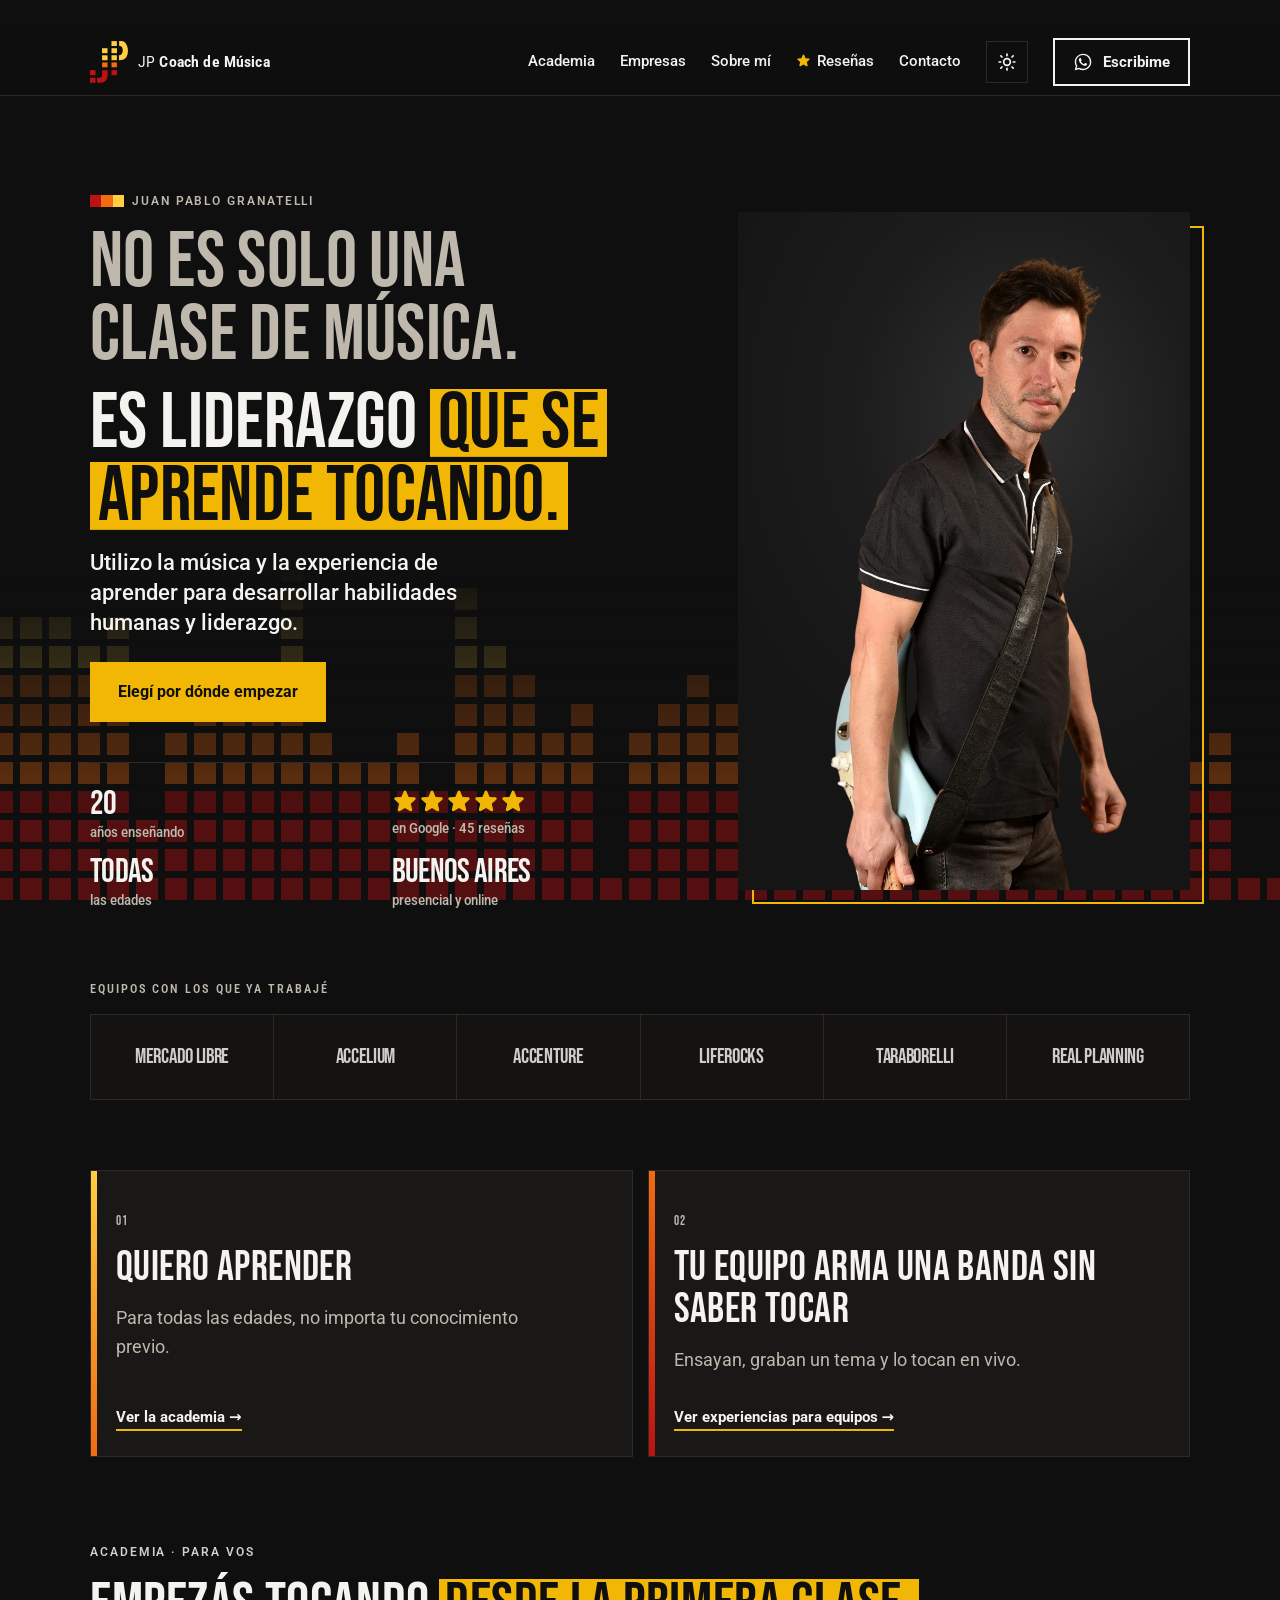
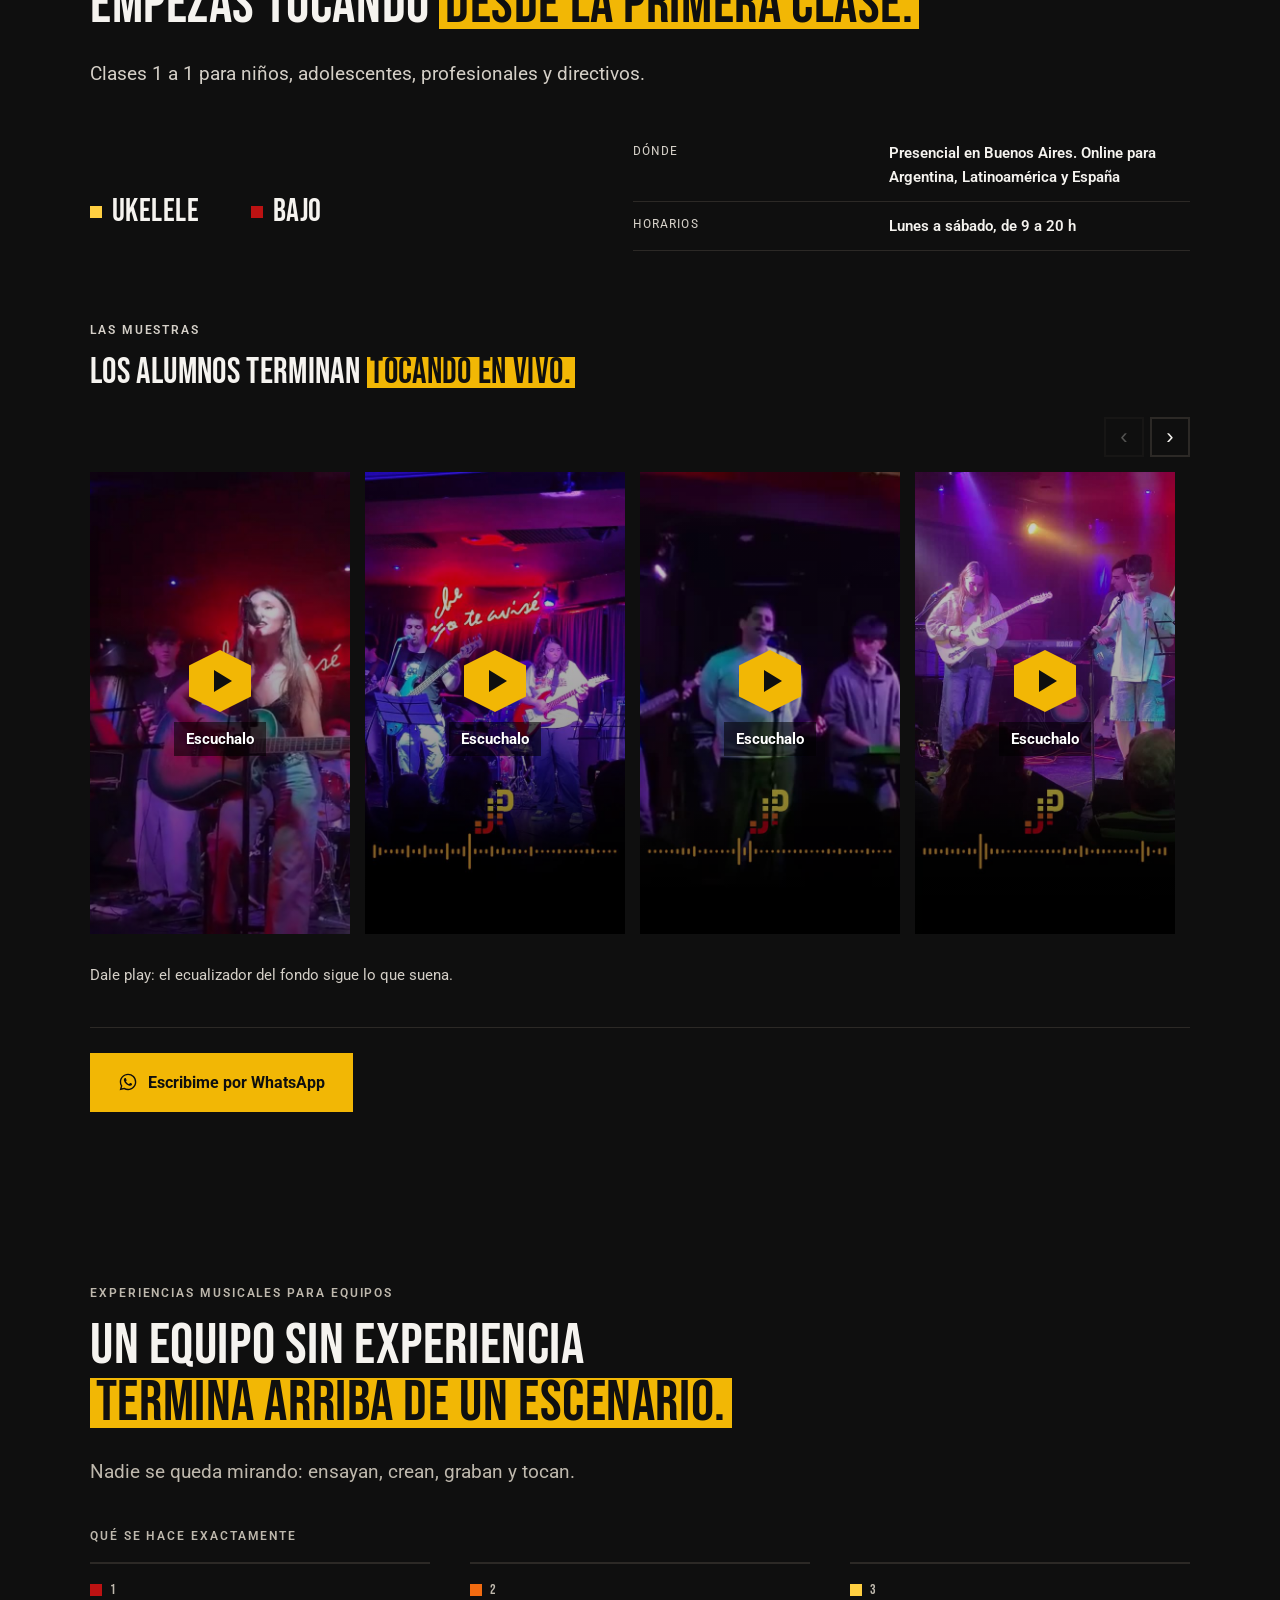
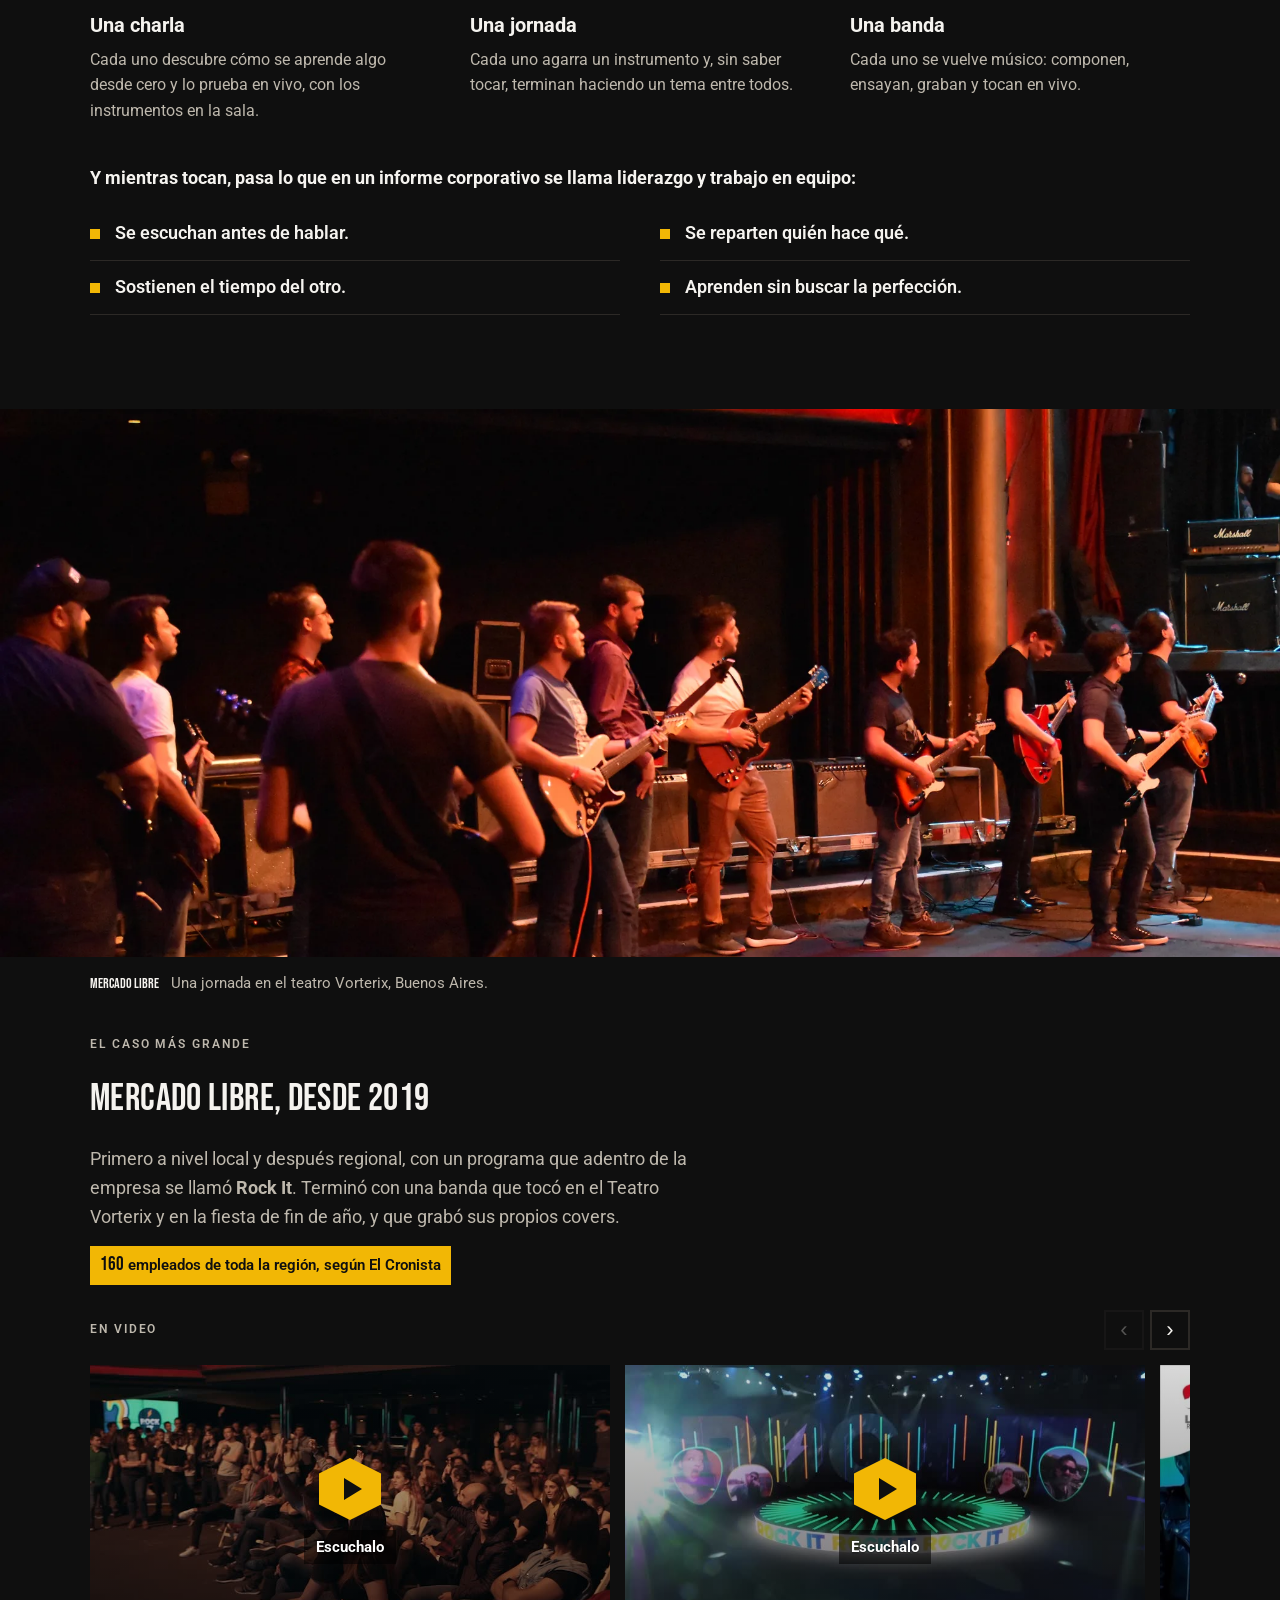
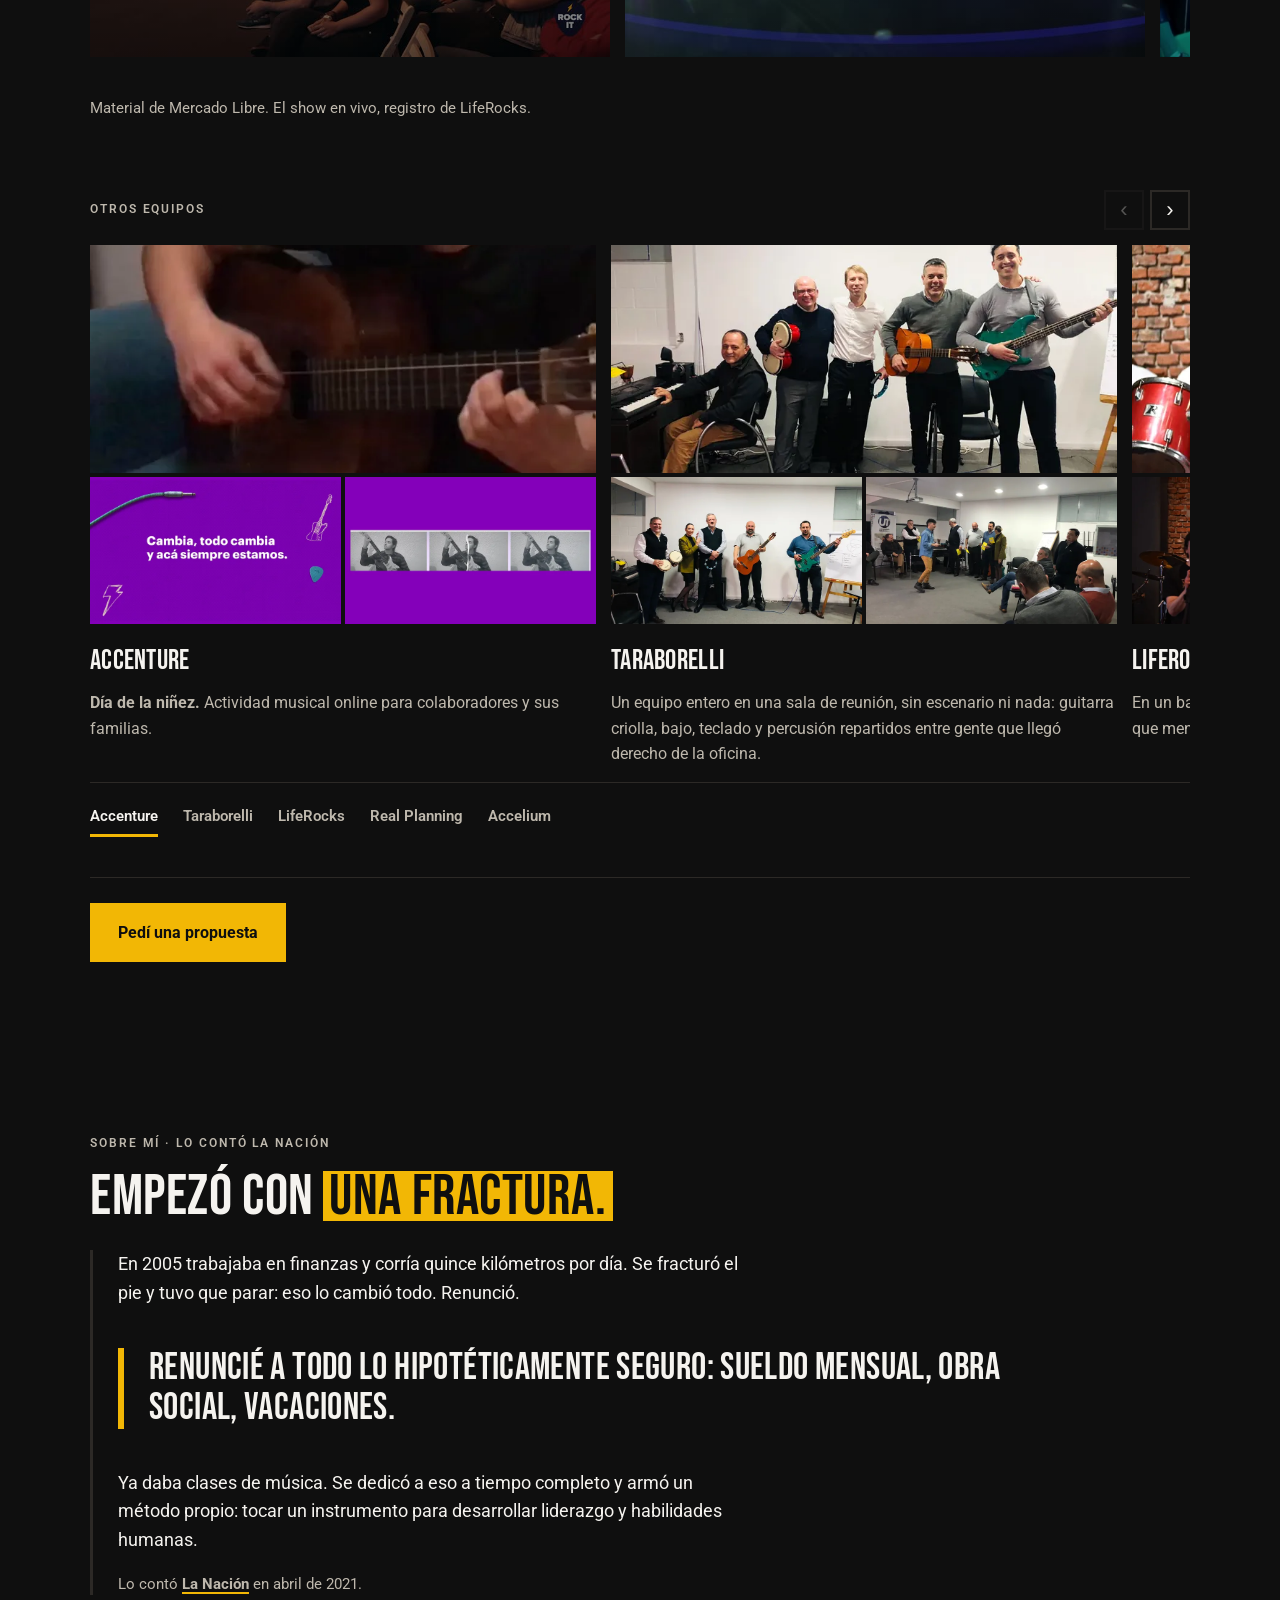
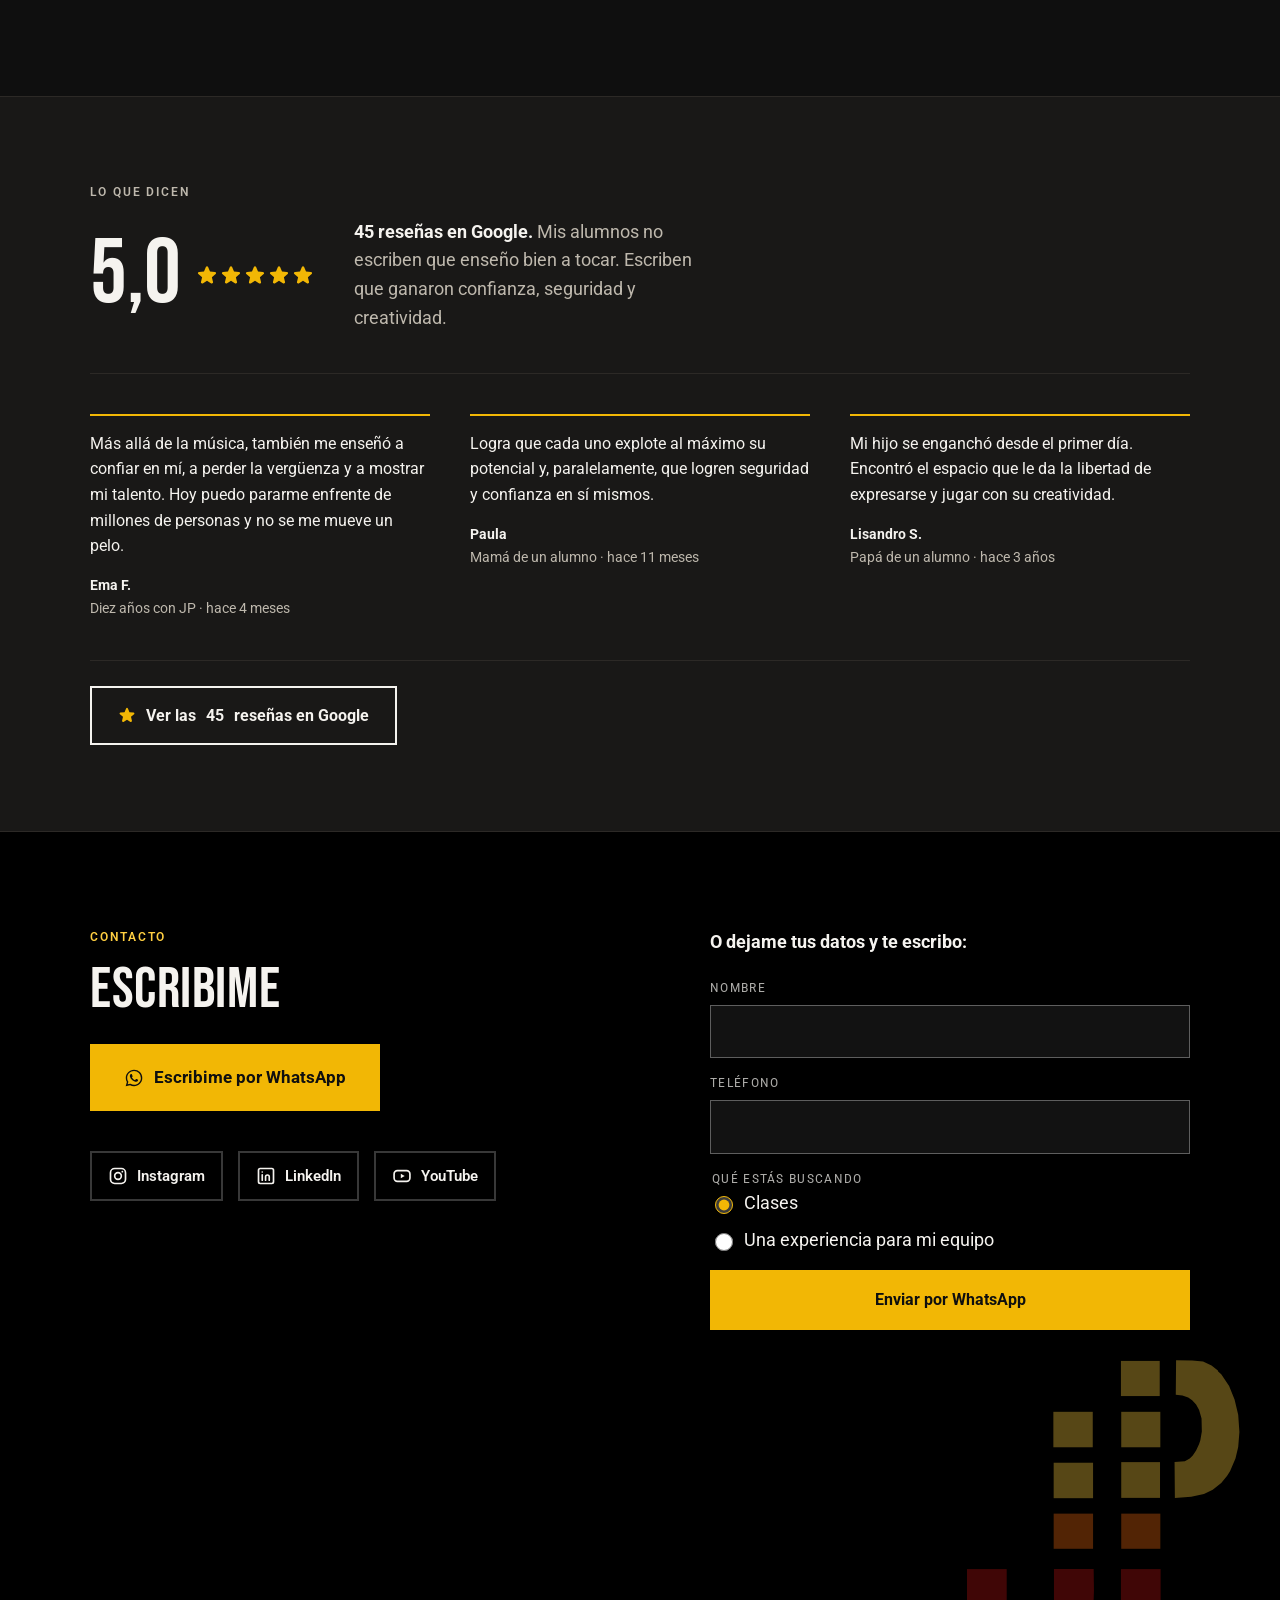
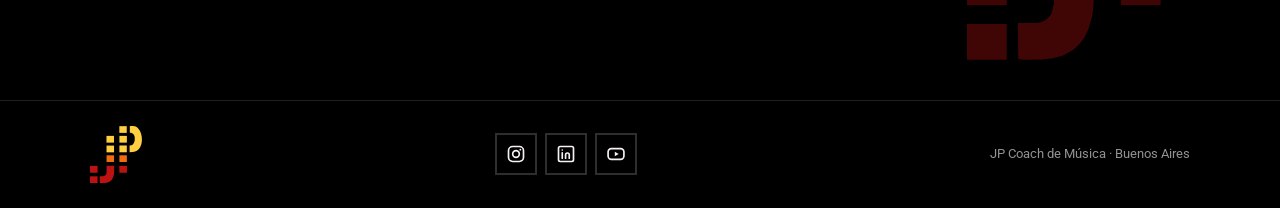
==== commit 260fd237: "Armar la tarjeta de Accenture con tres cuadros sin caras Las manos sobre la guitarra criolla, el cie" ====
--- a/index.html
+++ b/index.html
@@ -544,7 +544,15 @@
           <figure class="caso-tarjeta__fotos">
             <picture class="caso-tarjeta__principal">
               <source type="image/webp" srcset="img/caso-accenture-1-700.webp 700w, img/caso-accenture-1-1200.webp 1200w" sizes="(max-width:760px) 88vw, 46vw">
-              <img src="img/caso-accenture-1-1200.jpg" width="1200" height="900" alt="El cierre de la pieza musical de Accenture: sobre violeta, un cable de guitarra, una púa, un rayo y la frase «Cambia, todo cambia y acá siempre estamos»." loading="lazy" decoding="async">
+              <img src="img/caso-accenture-1-1200.jpg" width="1200" height="800" alt="Las manos de alguien tocando una guitarra criolla en su casa, durante la actividad online." loading="lazy" decoding="async">
+            </picture>
+            <picture class="caso-tarjeta__chica">
+              <source type="image/webp" srcset="img/caso-accenture-2-700.webp">
+              <img src="img/caso-accenture-2-1200.jpg" width="700" height="467" alt="El cierre de la pieza: sobre violeta, un cable, una guitarra, una púa y la frase «Cambia, todo cambia y acá siempre estamos»." loading="lazy" decoding="async">
+            </picture>
+            <picture class="caso-tarjeta__chica">
+              <source type="image/webp" srcset="img/caso-accenture-3-700.webp">
+              <img src="img/caso-accenture-3-1200.jpg" width="700" height="467" alt="Tres ventanas de videollamada con alguien tocando la guitarra desde su casa." loading="lazy" decoding="async">
             </picture>
           </figure>
           <div class="caso-tarjeta__texto">
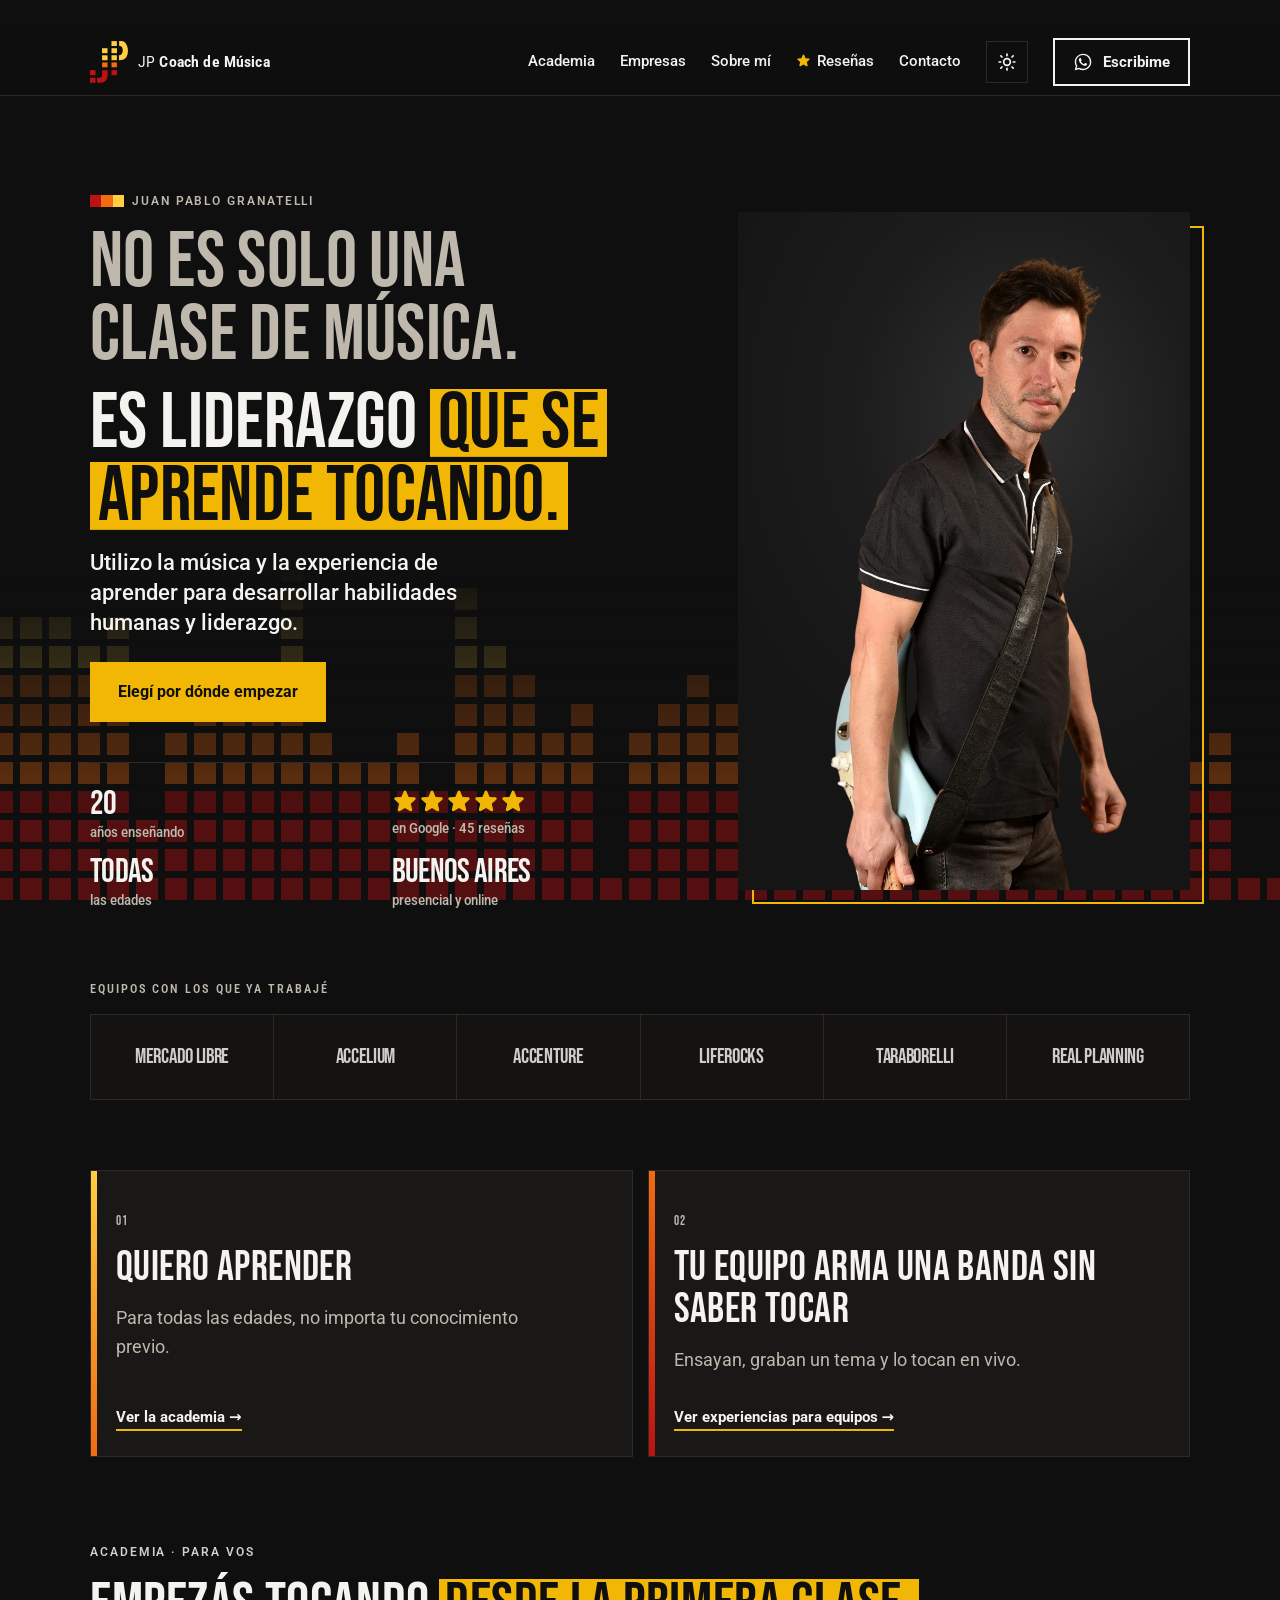
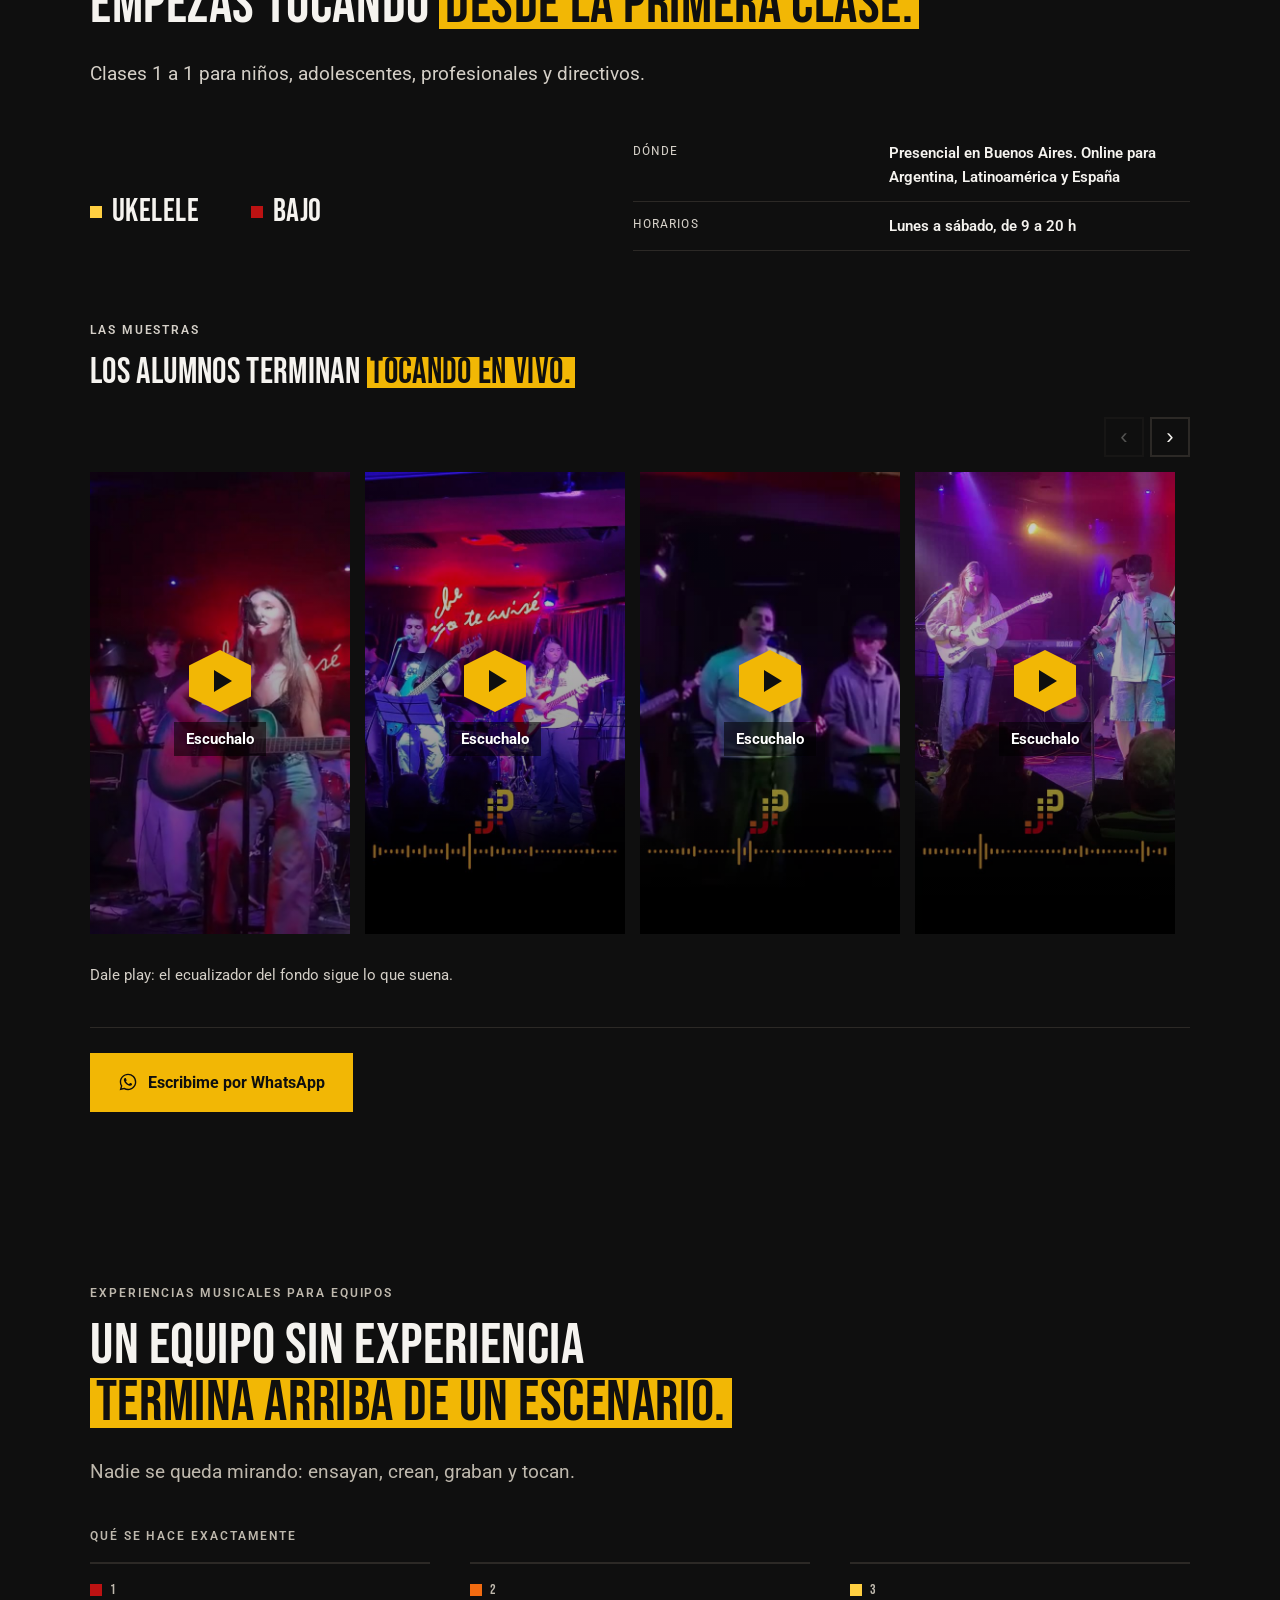
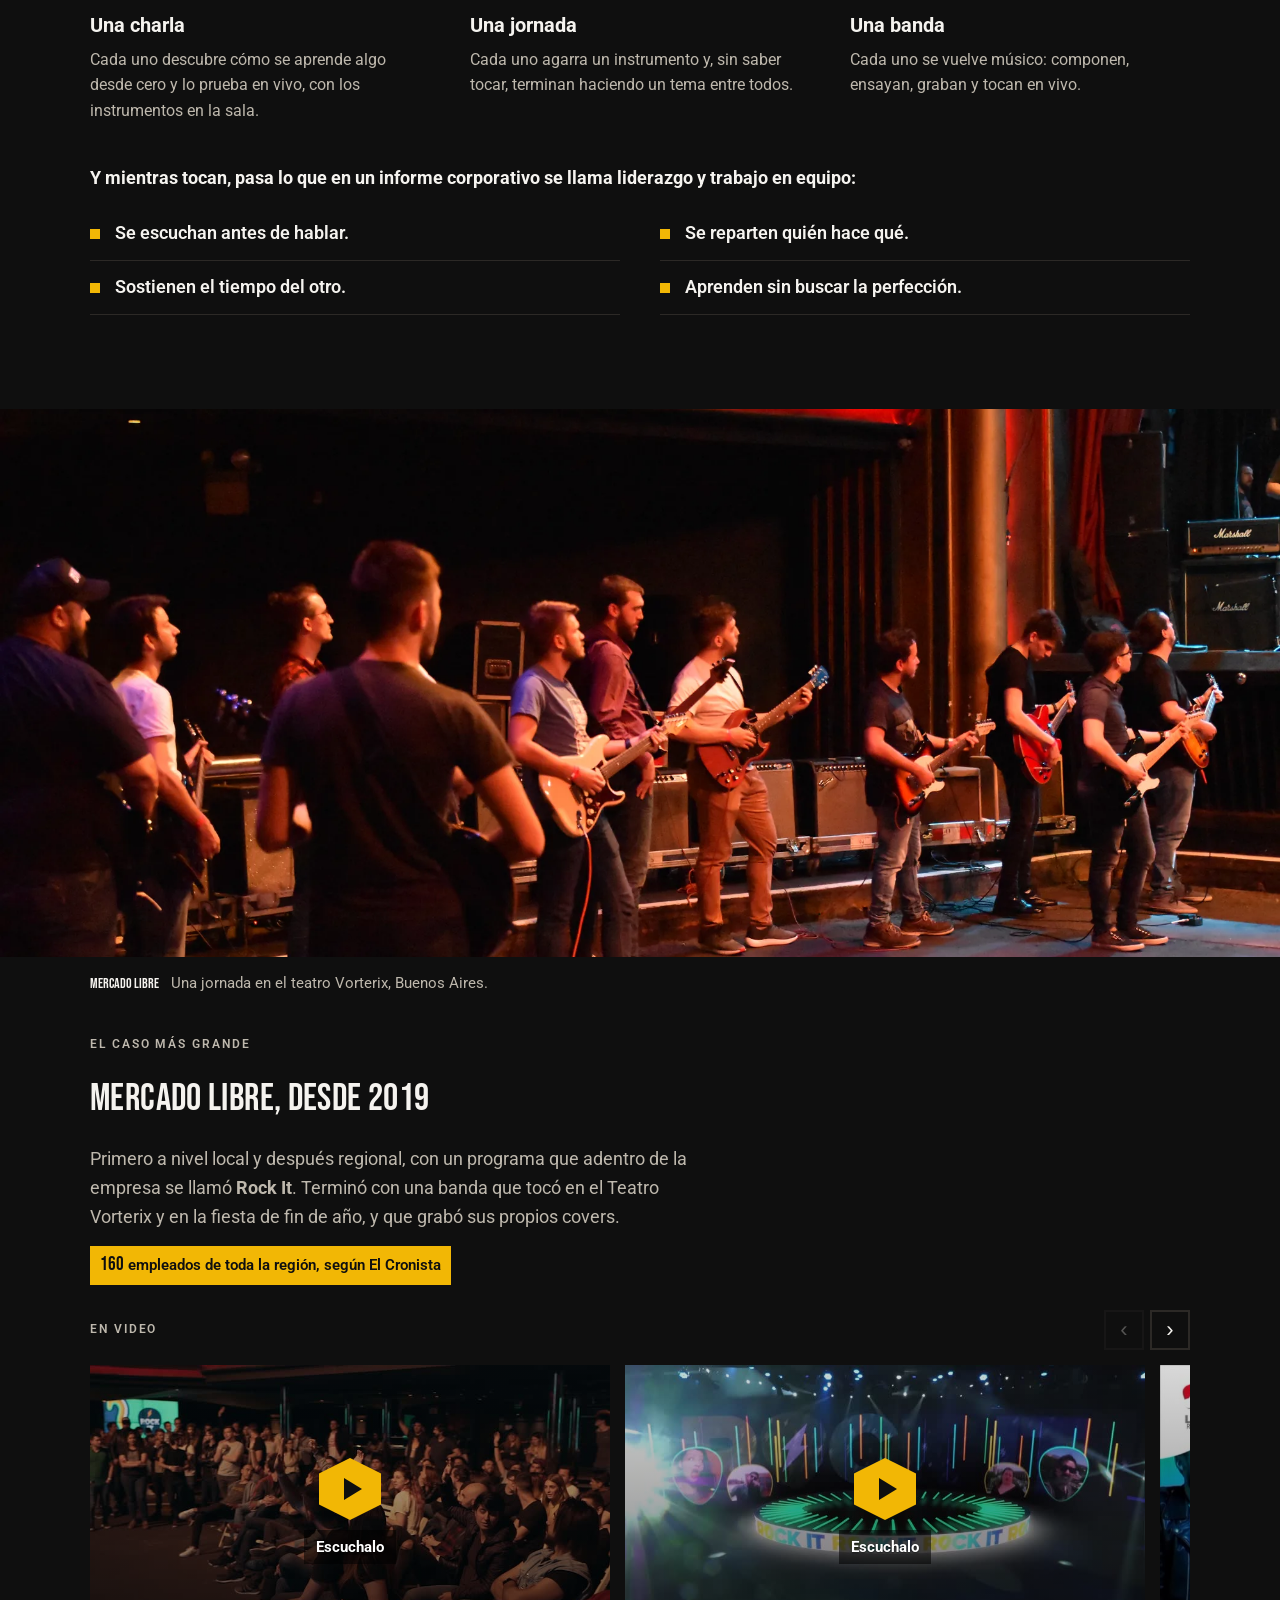
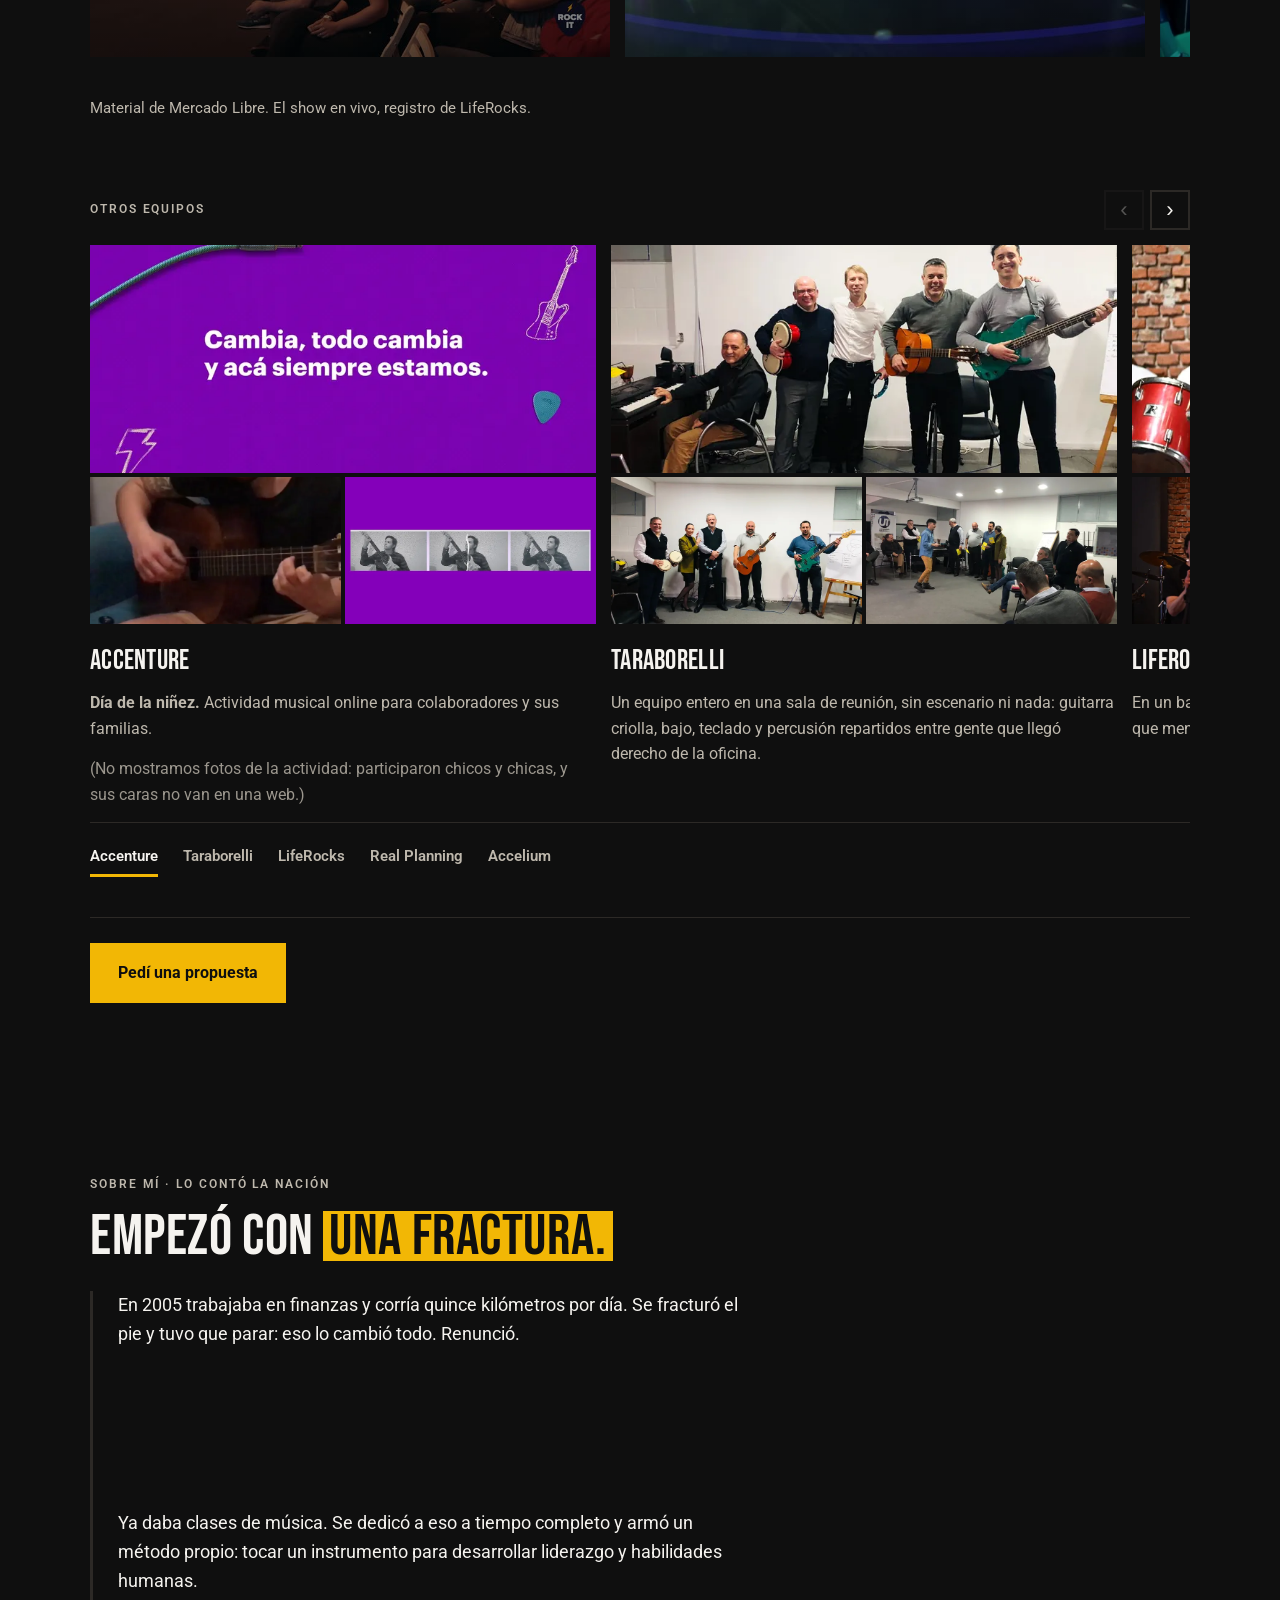
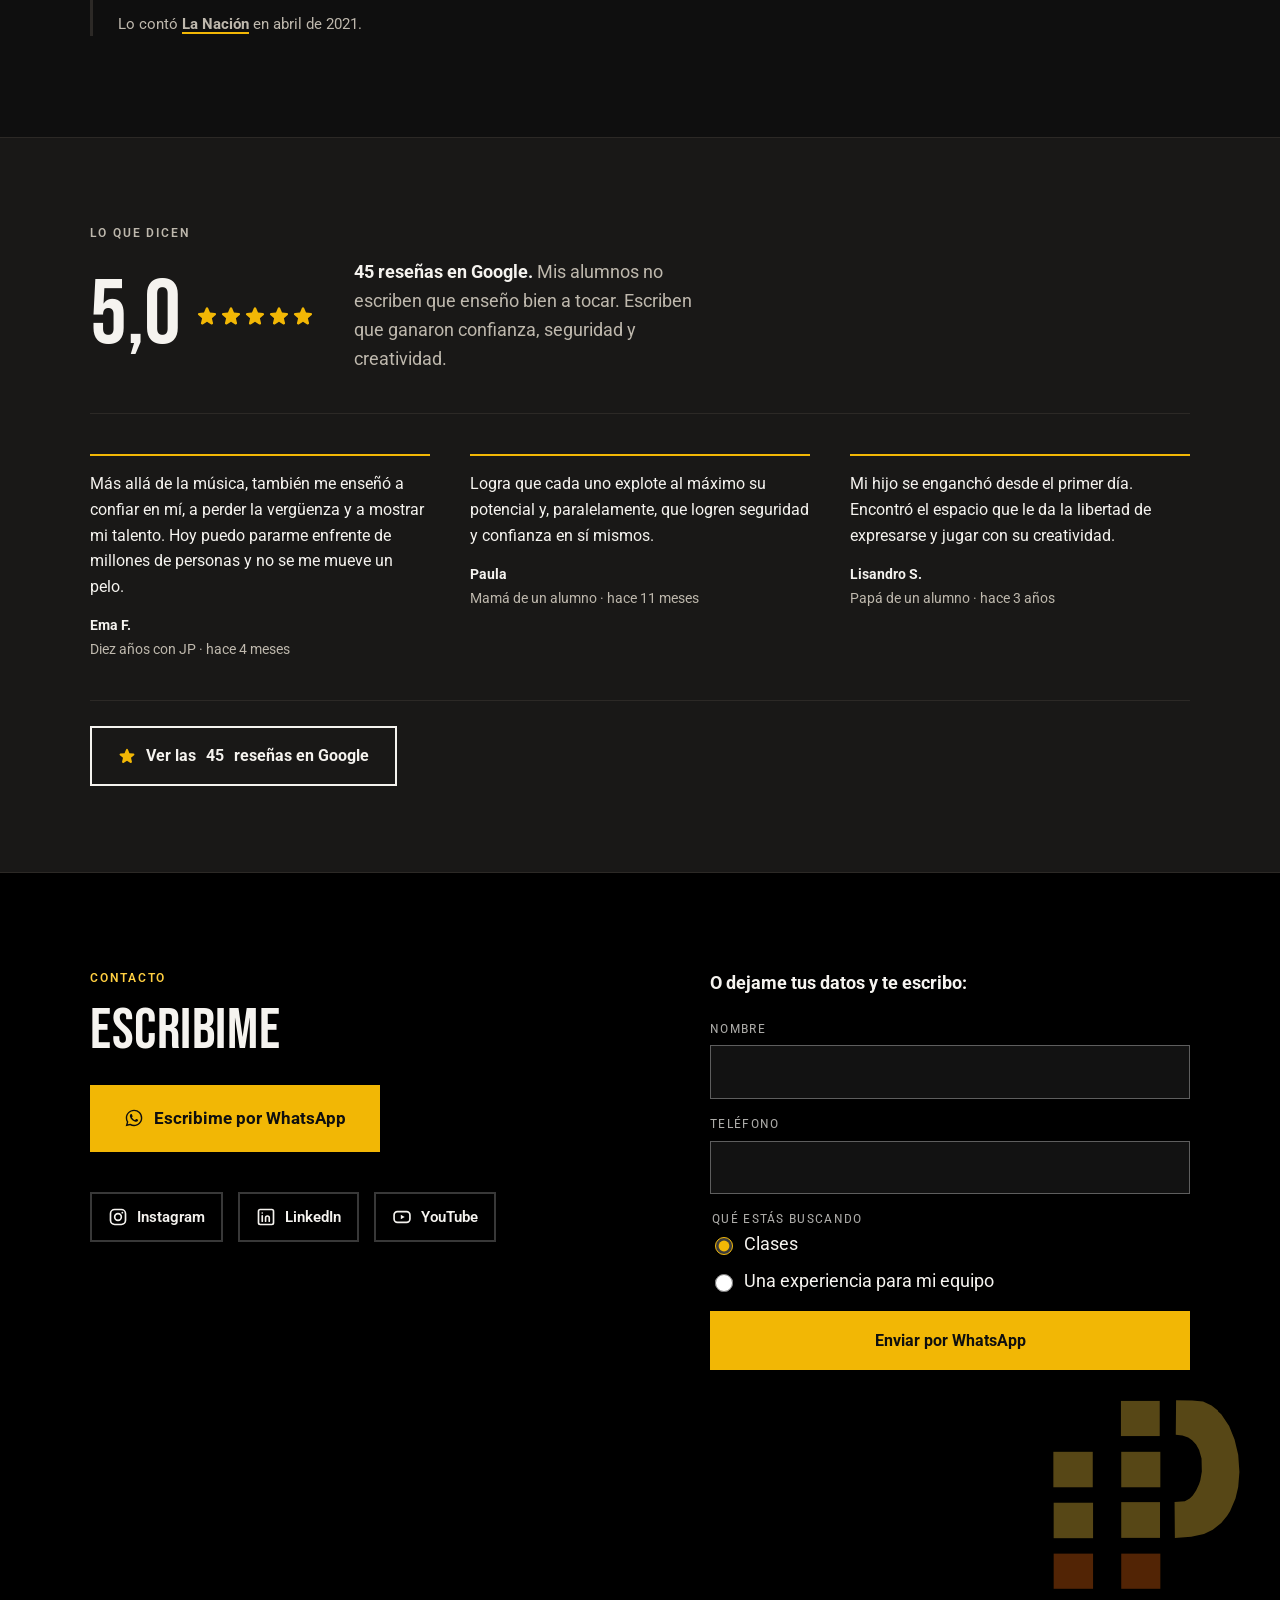
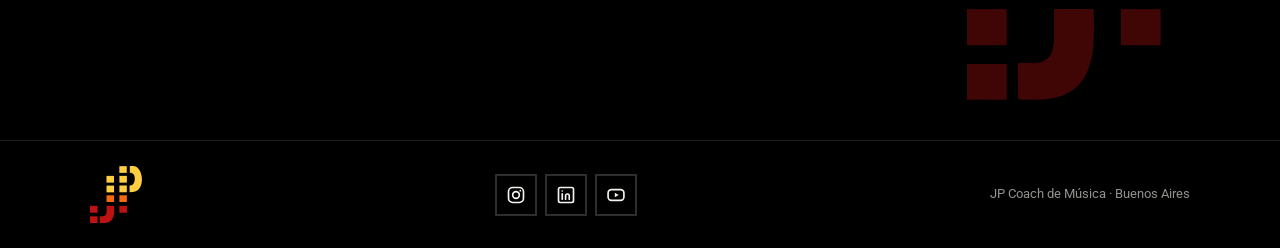
==== commit 34083878: "Poner la frase de Accenture como foto grande y aclarar por que no hay fotos El cierre de la pieza es" ====
--- a/index.html
+++ b/index.html
@@ -539,16 +539,17 @@
         <li class="caso-tarjeta" id="caso-accenture" data-nombre="Accenture">
           <!-- El video de esta actividad no se publica: se ven decenas de menores
                identificables en sus casas y no hay permiso escrito de las familias
-               ni de la empresa. En su lugar va el cierre de la propia pieza, que no
-               muestra a nadie. Si algún día llega el permiso, el video vuelve acá. -->
+               ni de la empresa. En su lugar van tres cuadros del propio video donde
+               no aparece nadie reconocible, y la tarjeta lo aclara. Si algun dia
+               llega el permiso por escrito, el video vuelve aca. -->
           <figure class="caso-tarjeta__fotos">
             <picture class="caso-tarjeta__principal">
               <source type="image/webp" srcset="img/caso-accenture-1-700.webp 700w, img/caso-accenture-1-1200.webp 1200w" sizes="(max-width:760px) 88vw, 46vw">
-              <img src="img/caso-accenture-1-1200.jpg" width="1200" height="800" alt="Las manos de alguien tocando una guitarra criolla en su casa, durante la actividad online." loading="lazy" decoding="async">
+              <img src="img/caso-accenture-1-1200.jpg" width="1200" height="673" alt="El cierre de la pieza: sobre violeta, un cable, una guitarra, una púa y la frase «Cambia, todo cambia y acá siempre estamos»." loading="lazy" decoding="async">
             </picture>
             <picture class="caso-tarjeta__chica">
               <source type="image/webp" srcset="img/caso-accenture-2-700.webp">
-              <img src="img/caso-accenture-2-1200.jpg" width="700" height="467" alt="El cierre de la pieza: sobre violeta, un cable, una guitarra, una púa y la frase «Cambia, todo cambia y acá siempre estamos»." loading="lazy" decoding="async">
+              <img src="img/caso-accenture-2-1200.jpg" width="700" height="467" alt="Las manos de alguien tocando una guitarra criolla en su casa, durante la actividad online." loading="lazy" decoding="async">
             </picture>
             <picture class="caso-tarjeta__chica">
               <source type="image/webp" srcset="img/caso-accenture-3-700.webp">
@@ -558,6 +559,7 @@
           <div class="caso-tarjeta__texto">
             <h4>Accenture</h4>
             <p><b>Día de la niñez.</b> Actividad musical online para colaboradores y sus familias.</p>
+            <p class="caso-tarjeta__nota">(No mostramos fotos de la actividad: participaron chicos y chicas, y sus caras no van en una web.)</p>
           </div>
         </li>
         <li class="caso-tarjeta" id="caso-taraborelli" data-nombre="Taraborelli">
--- a/css/estilos.css
+++ b/css/estilos.css
@@ -815,6 +815,10 @@
 }
 .caso-tarjeta__texto p { margin: 0 0 var(--xs); font-size: 16px; color: var(--texto-suave); }
 .caso-tarjeta__texto p:last-child { margin-bottom: 0; }
+
+/* La aclaracion de por que una tarjeta no muestra fotos de la actividad va mas
+   chica y mas suave que el texto: aclara, no compite con el caso. */
+.caso-tarjeta__nota { font-size: 15px; opacity: .8; }
 .caso-tarjeta__dato {
   display: inline-block;
   background: var(--acento); color: var(--acento-texto) !important;
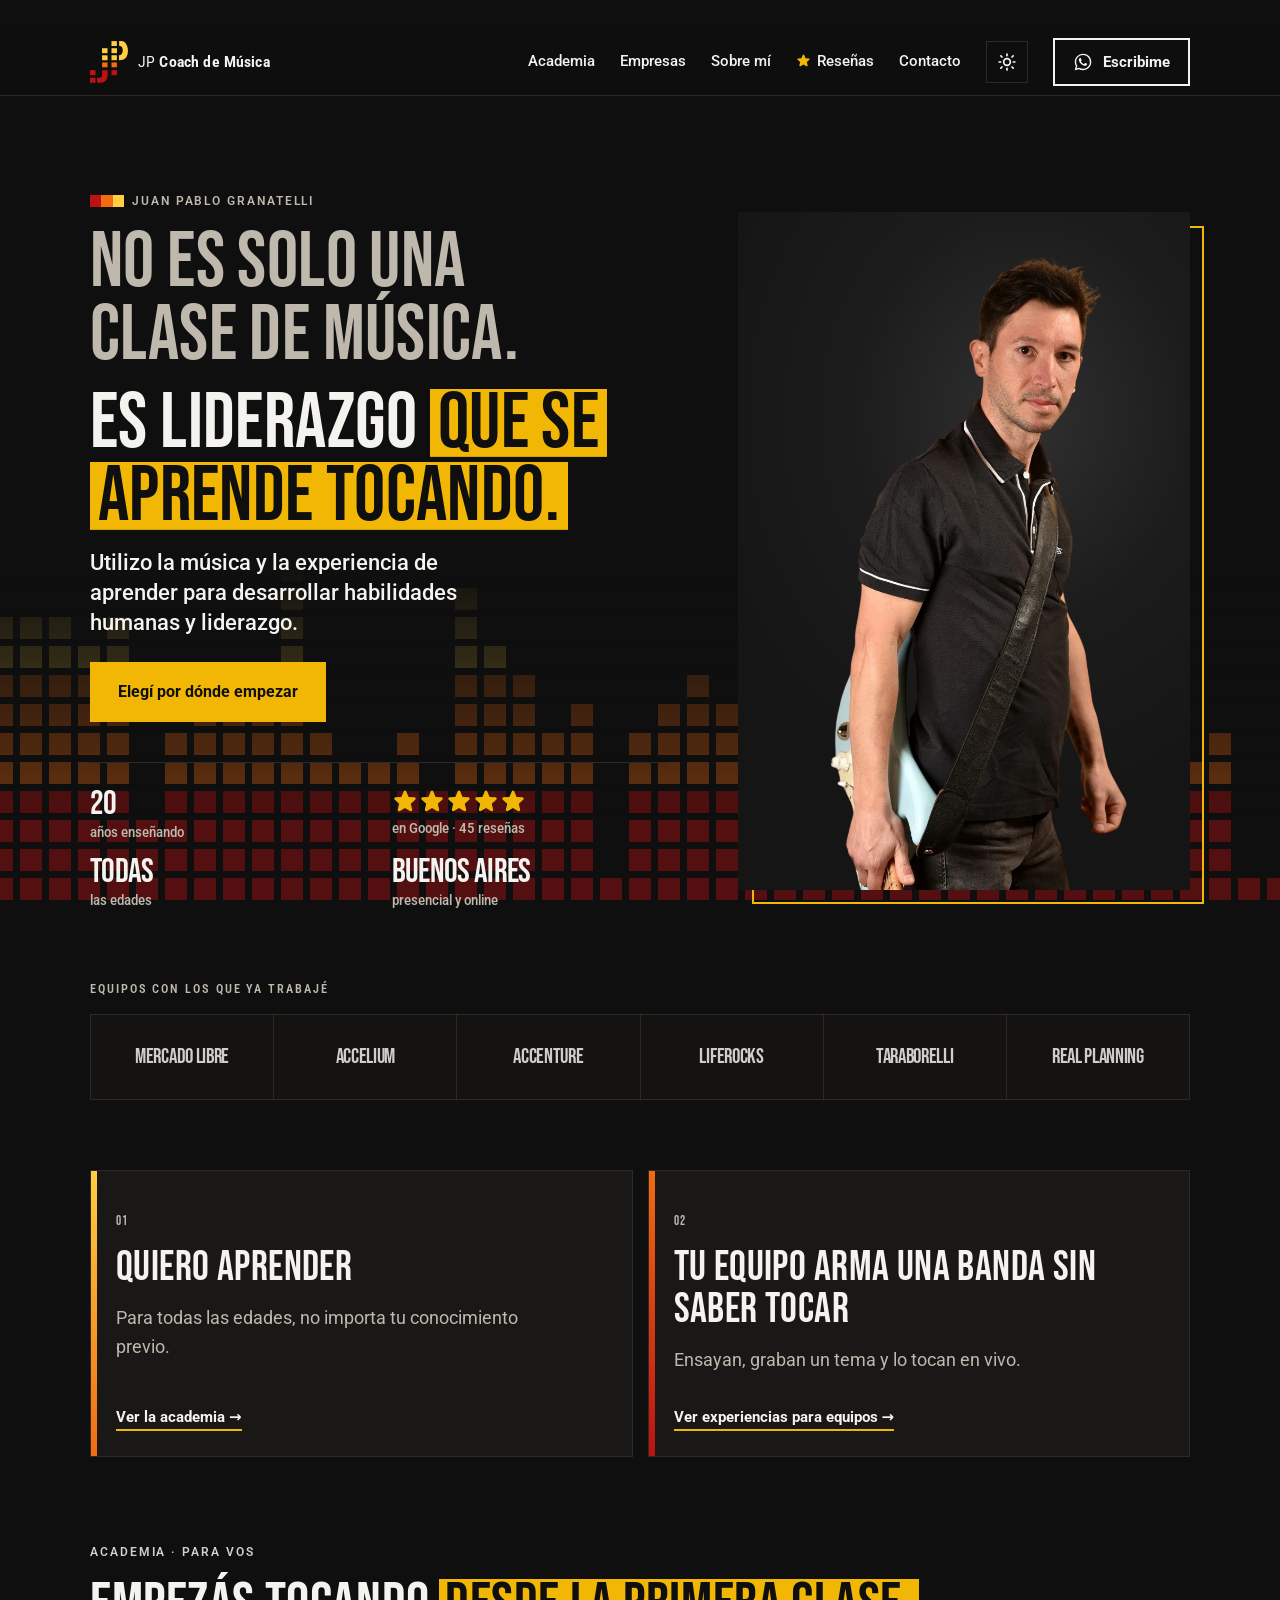
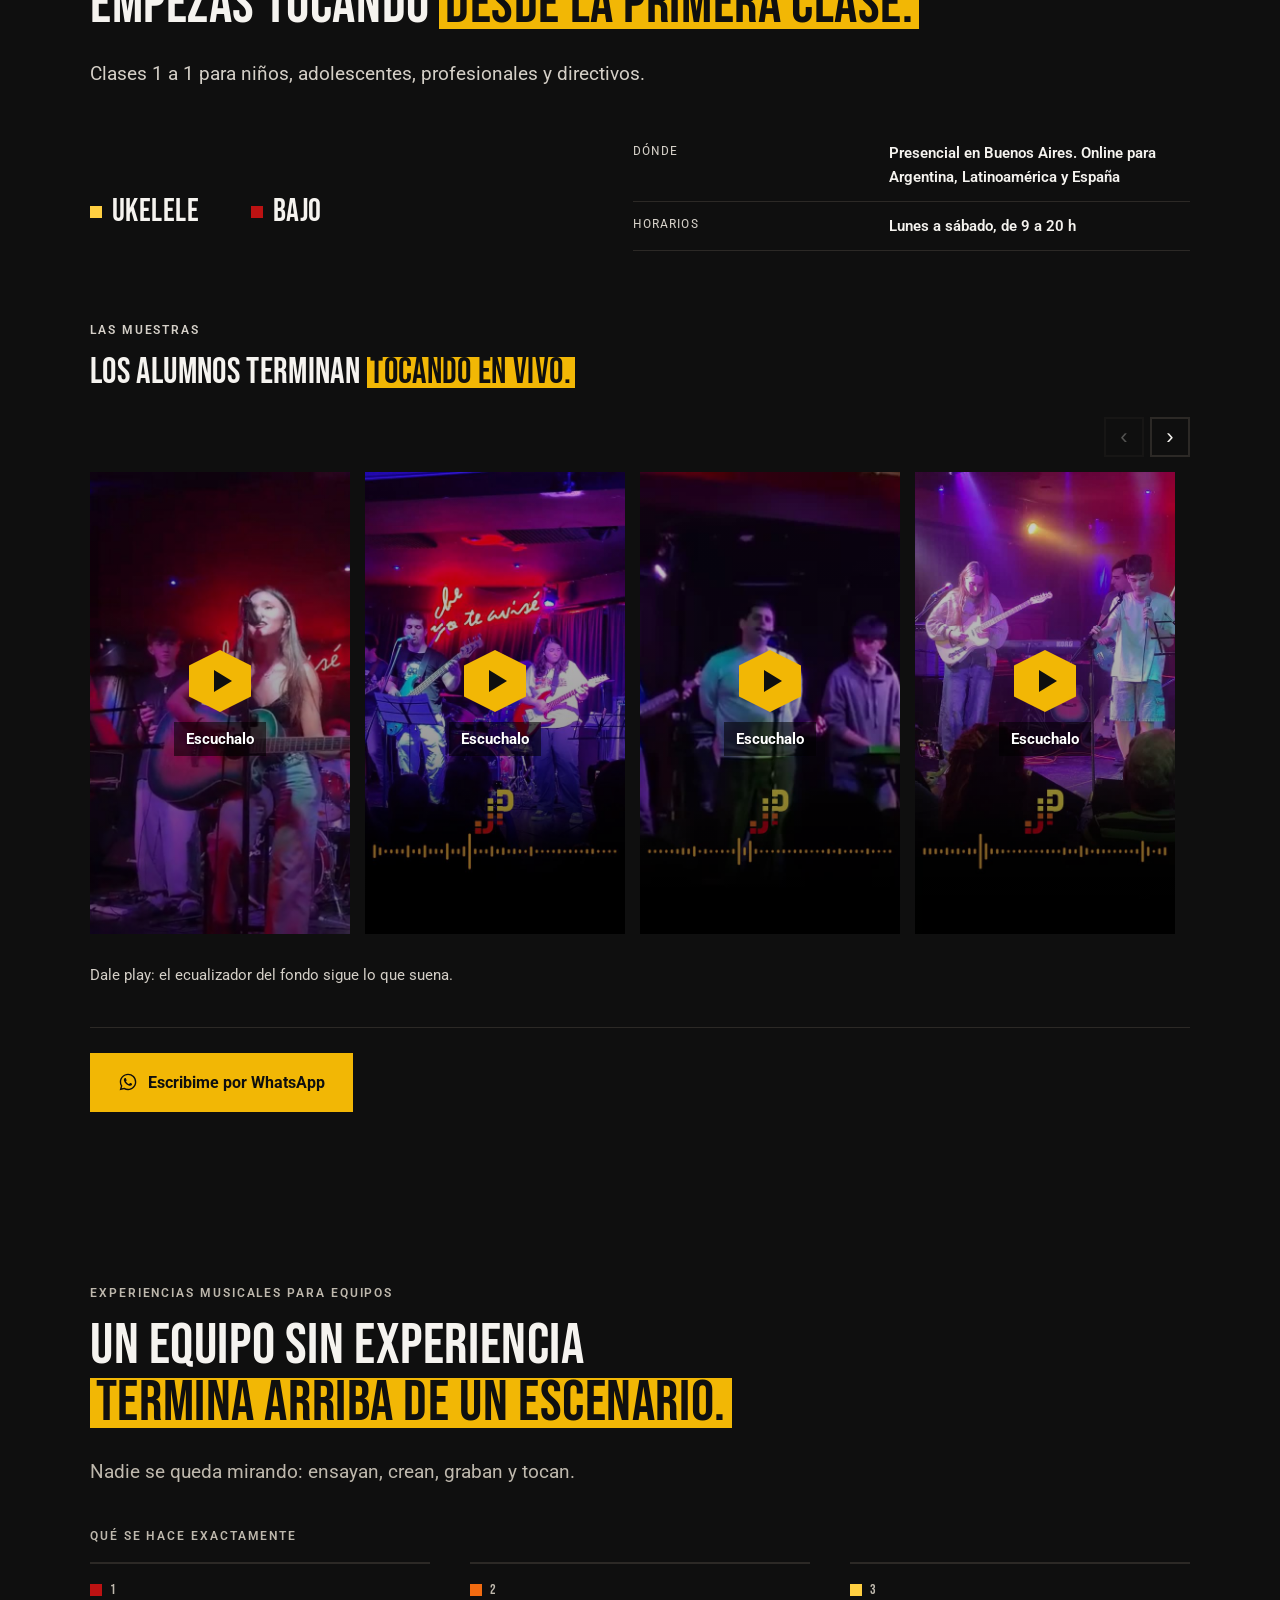
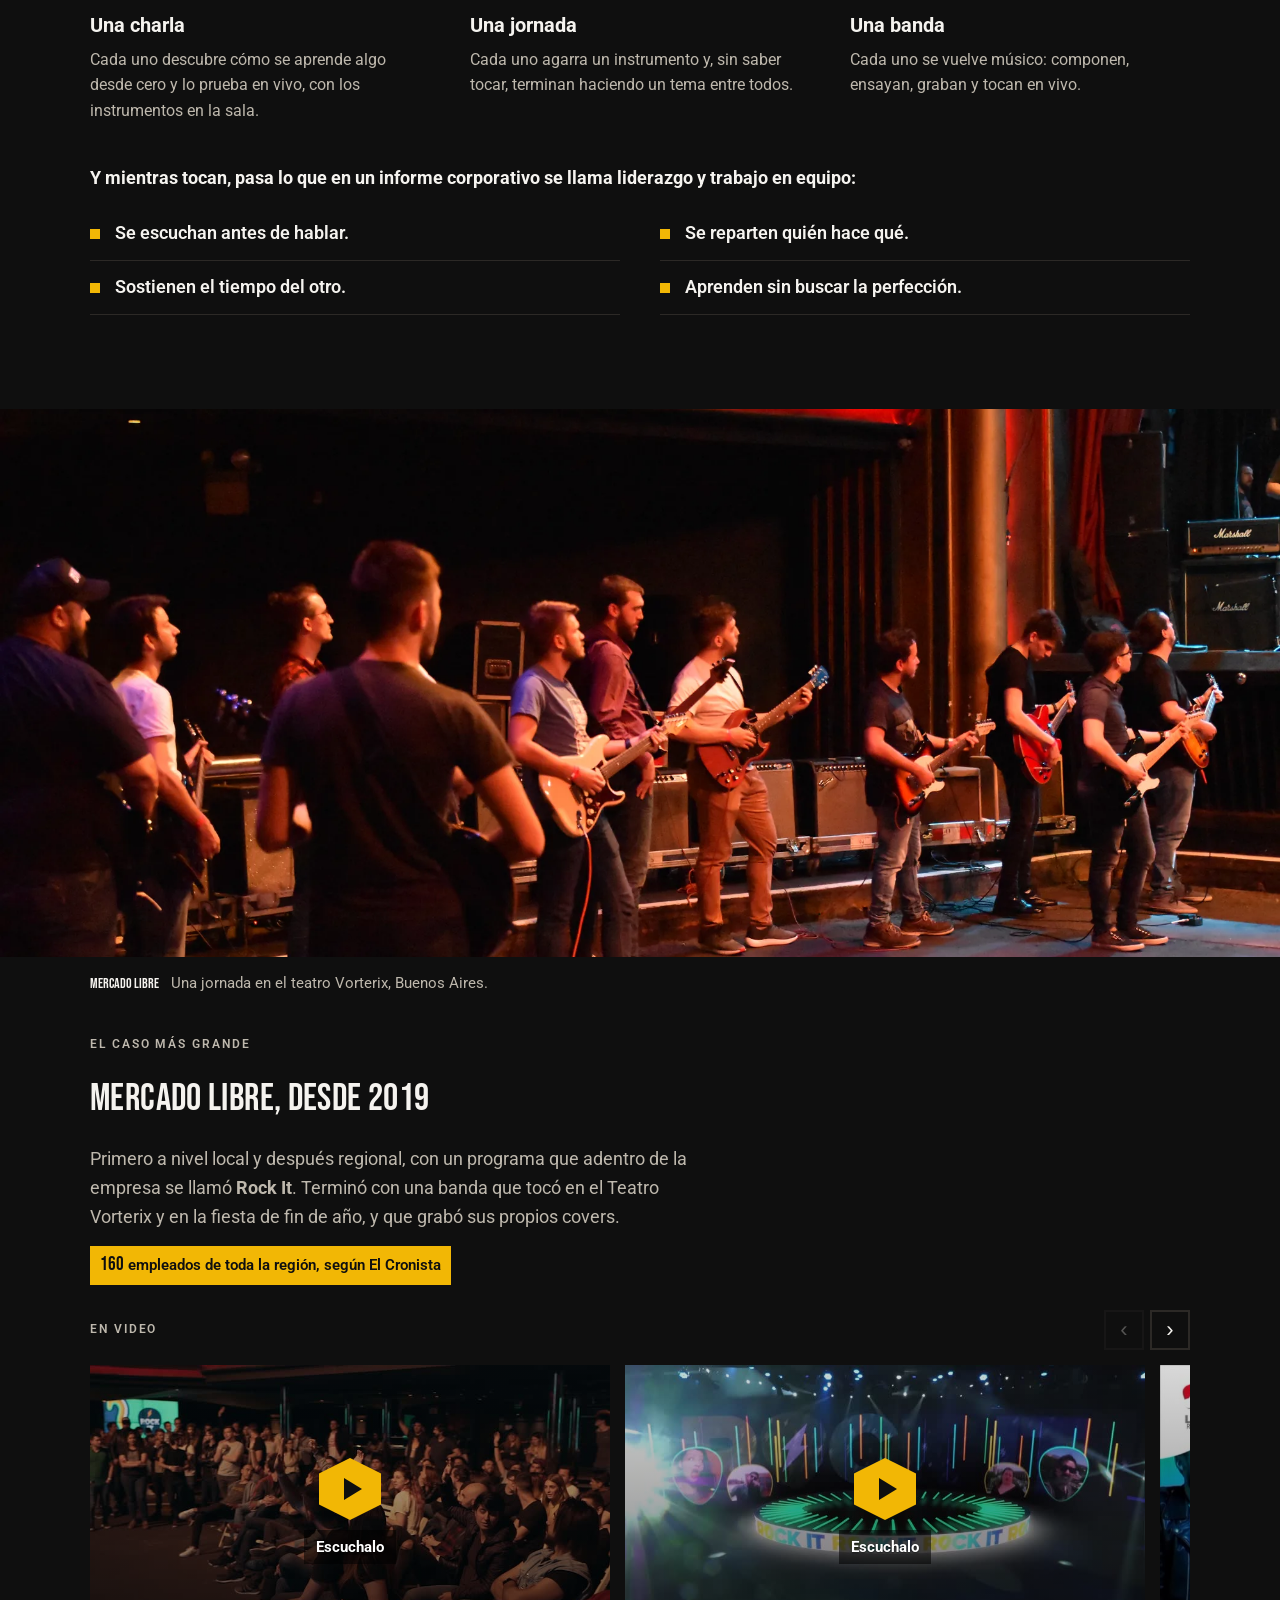
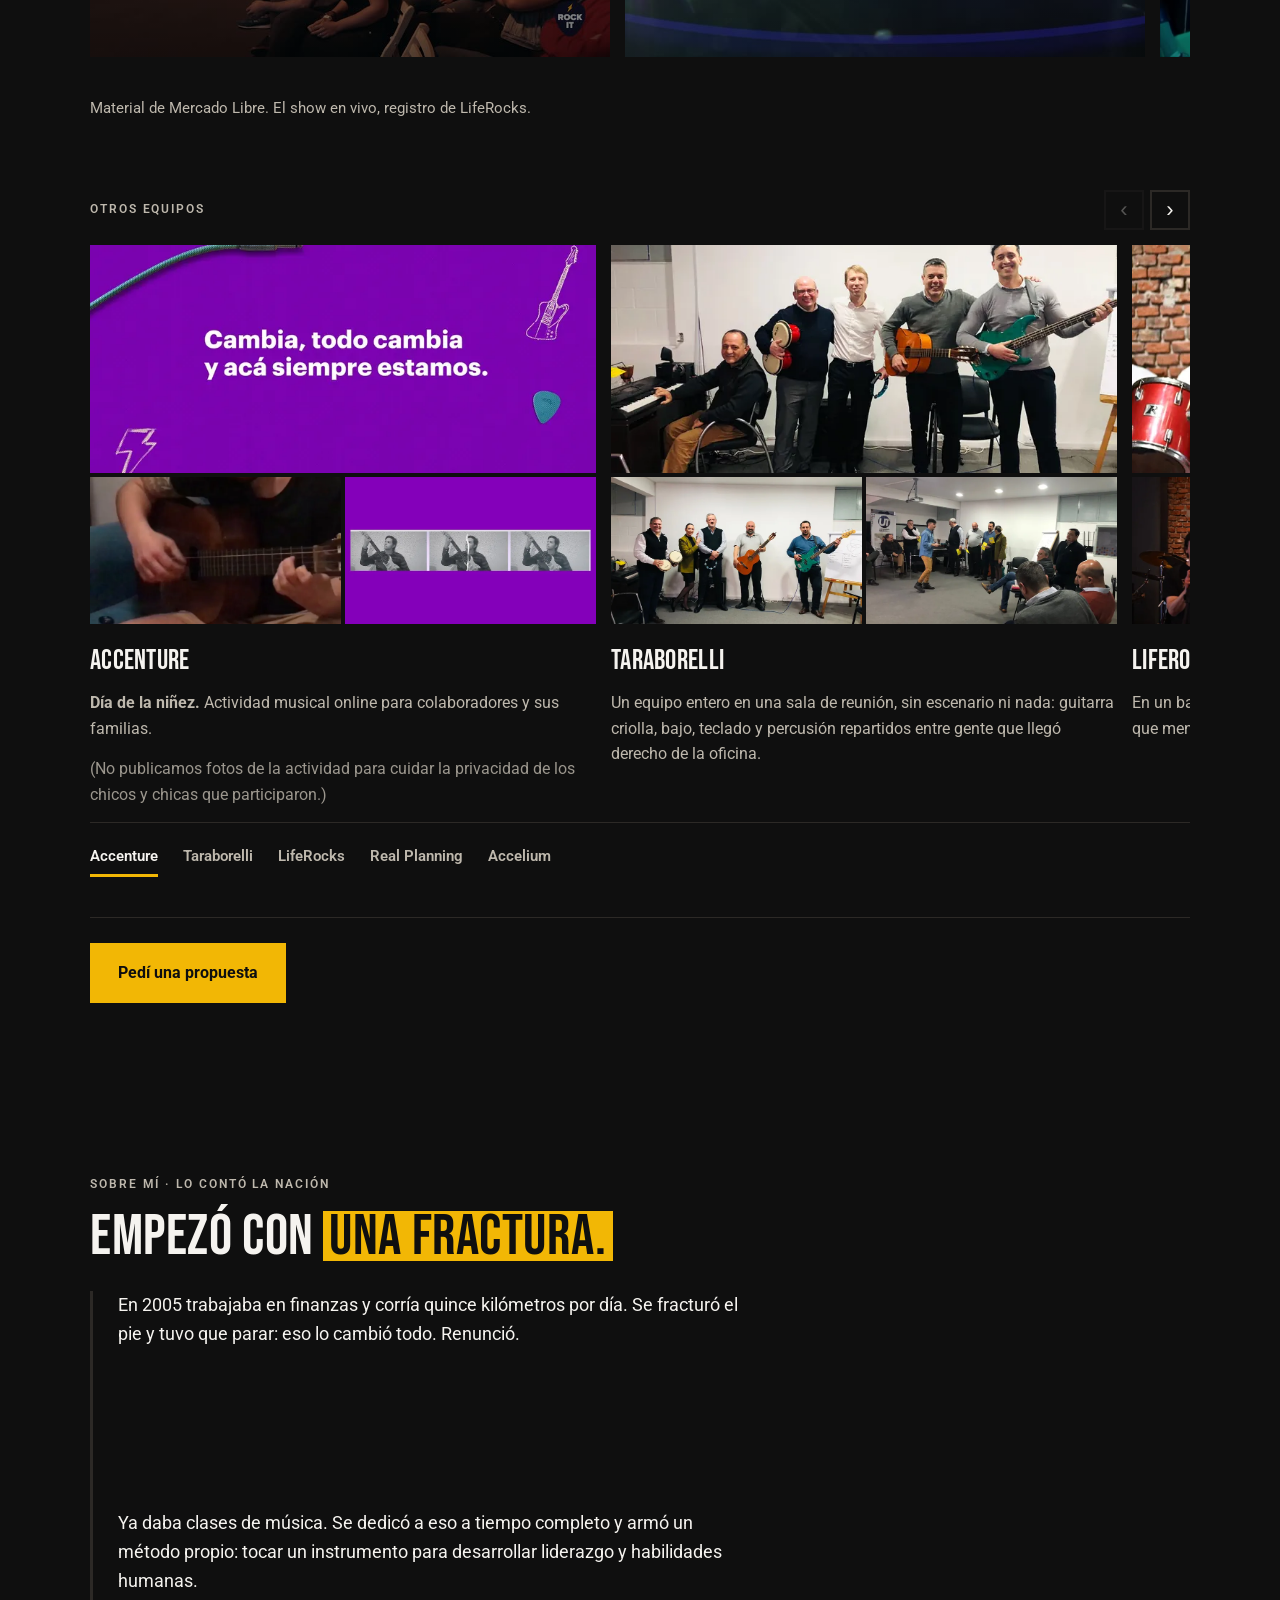
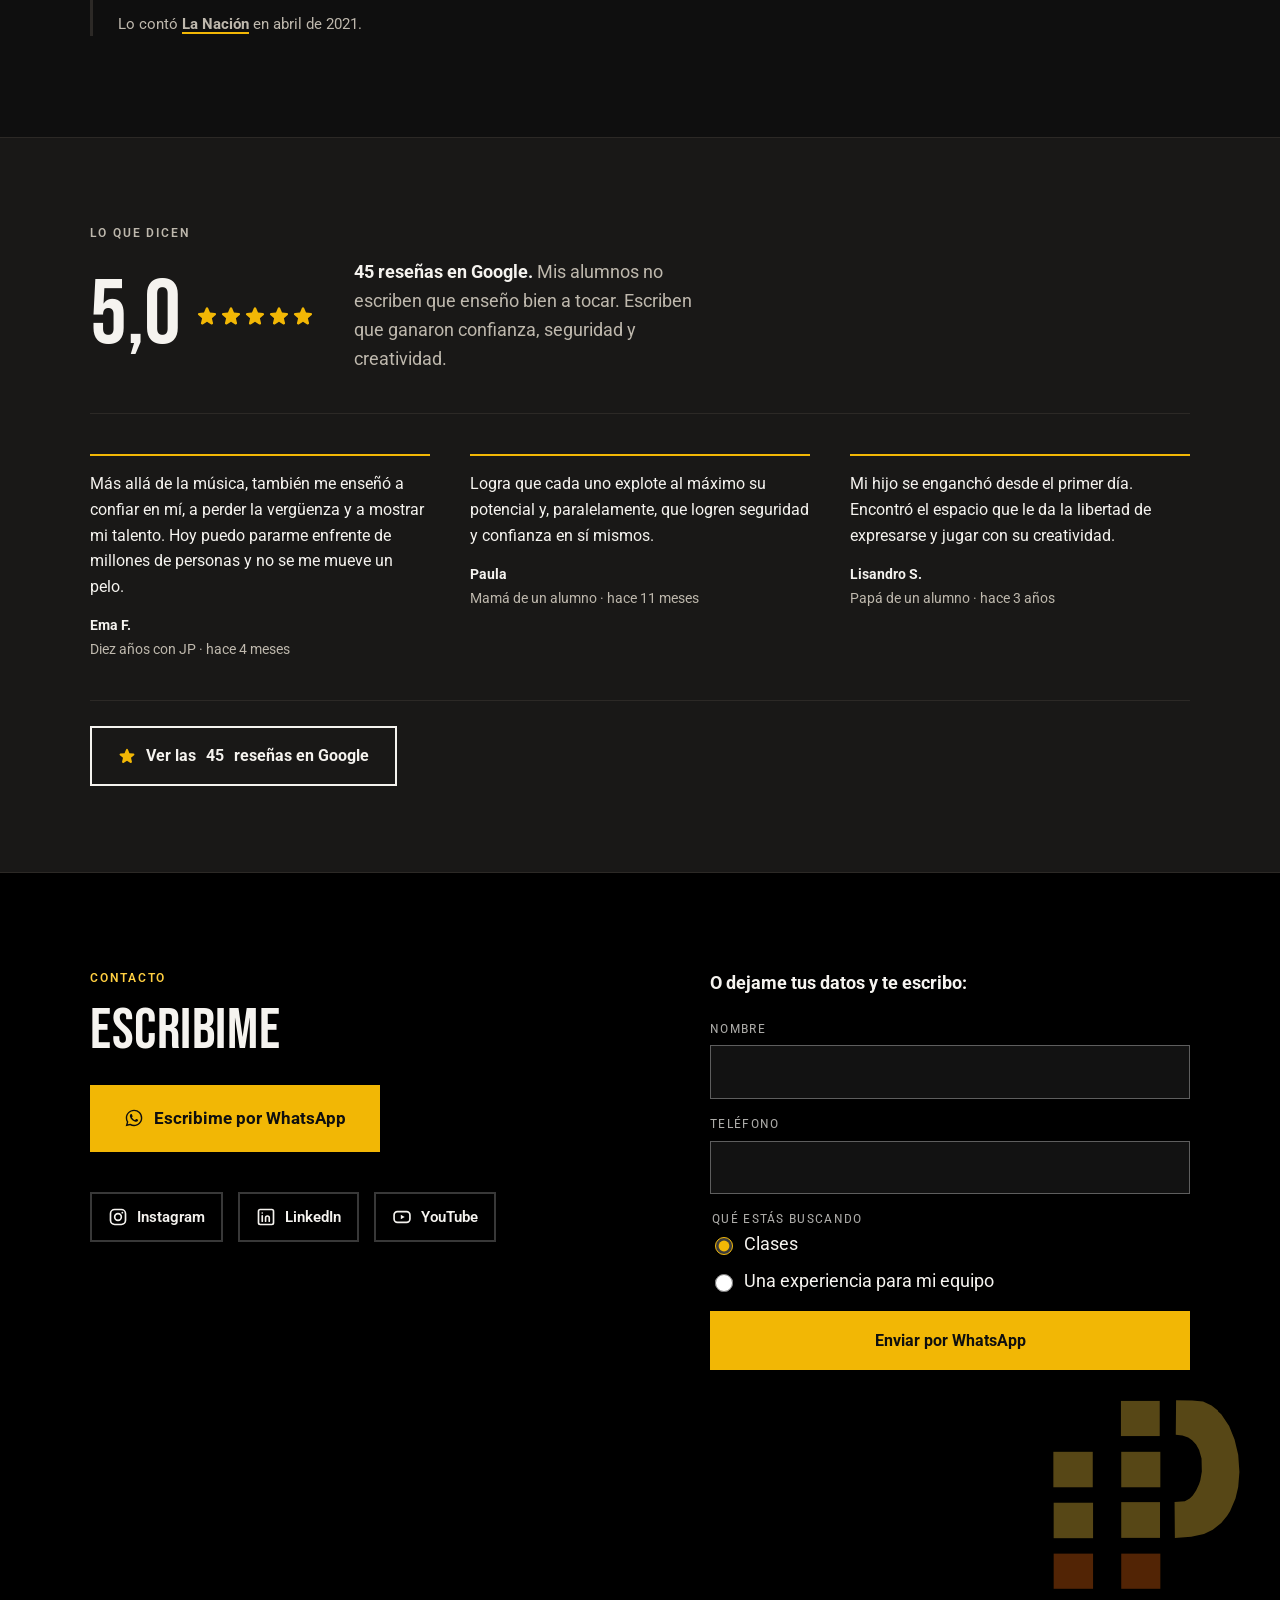
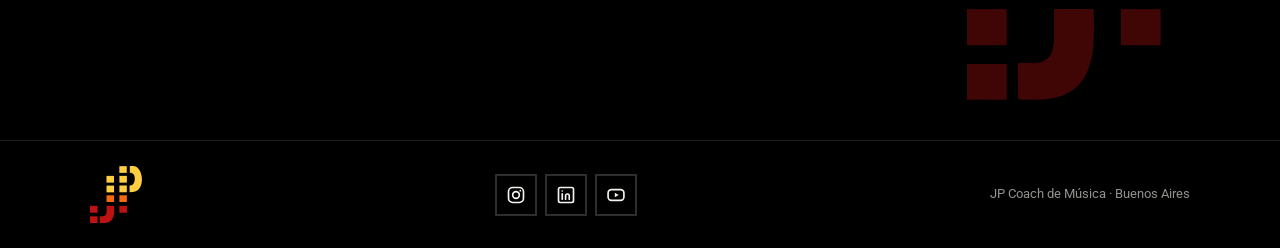
==== commit 5acf88d7: "Mostrar las tres fotos de Accenture tambien en celular En las demas tarjetas las fotos chicas se esc" ====
--- a/index.html
+++ b/index.html
@@ -559,7 +559,7 @@
           <div class="caso-tarjeta__texto">
             <h4>Accenture</h4>
             <p><b>Día de la niñez.</b> Actividad musical online para colaboradores y sus familias.</p>
-            <p class="caso-tarjeta__nota">(No mostramos fotos de la actividad: participaron chicos y chicas, y sus caras no van en una web.)</p>
+            <p class="caso-tarjeta__nota">(No publicamos fotos de la actividad para cuidar la privacidad de los chicos y chicas que participaron.)</p>
           </div>
         </li>
         <li class="caso-tarjeta" id="caso-taraborelli" data-nombre="Taraborelli">
--- a/css/estilos.css
+++ b/css/estilos.css
@@ -850,6 +850,15 @@
 @media (max-width: 759px) {
   .carrusel .carrusel__flechas, .casos .casos__flechas, .casos .casos__nav,
   .caso-tarjeta .caso-tarjeta__chica { display: none; }
+}
+
+/* Accenture es la unica tarjeta cuya foto grande no muestra la actividad, sino el
+   cierre de la pieza. Las dos chicas son lo unico que deja ver algo de lo que paso,
+   asi que ahi tambien van en celular. La caja sigue siendo 16/9 como en las demas
+   tarjetas, para que la fila no cambie de alto. */
+@media (max-width: 759px) {
+  #caso-accenture .caso-tarjeta__chica { display: block; }
+  #caso-accenture .caso-tarjeta__fotos { grid-template-rows: 1.55fr 1fr; }
 }
 
 .caso { margin-top: var(--s); }
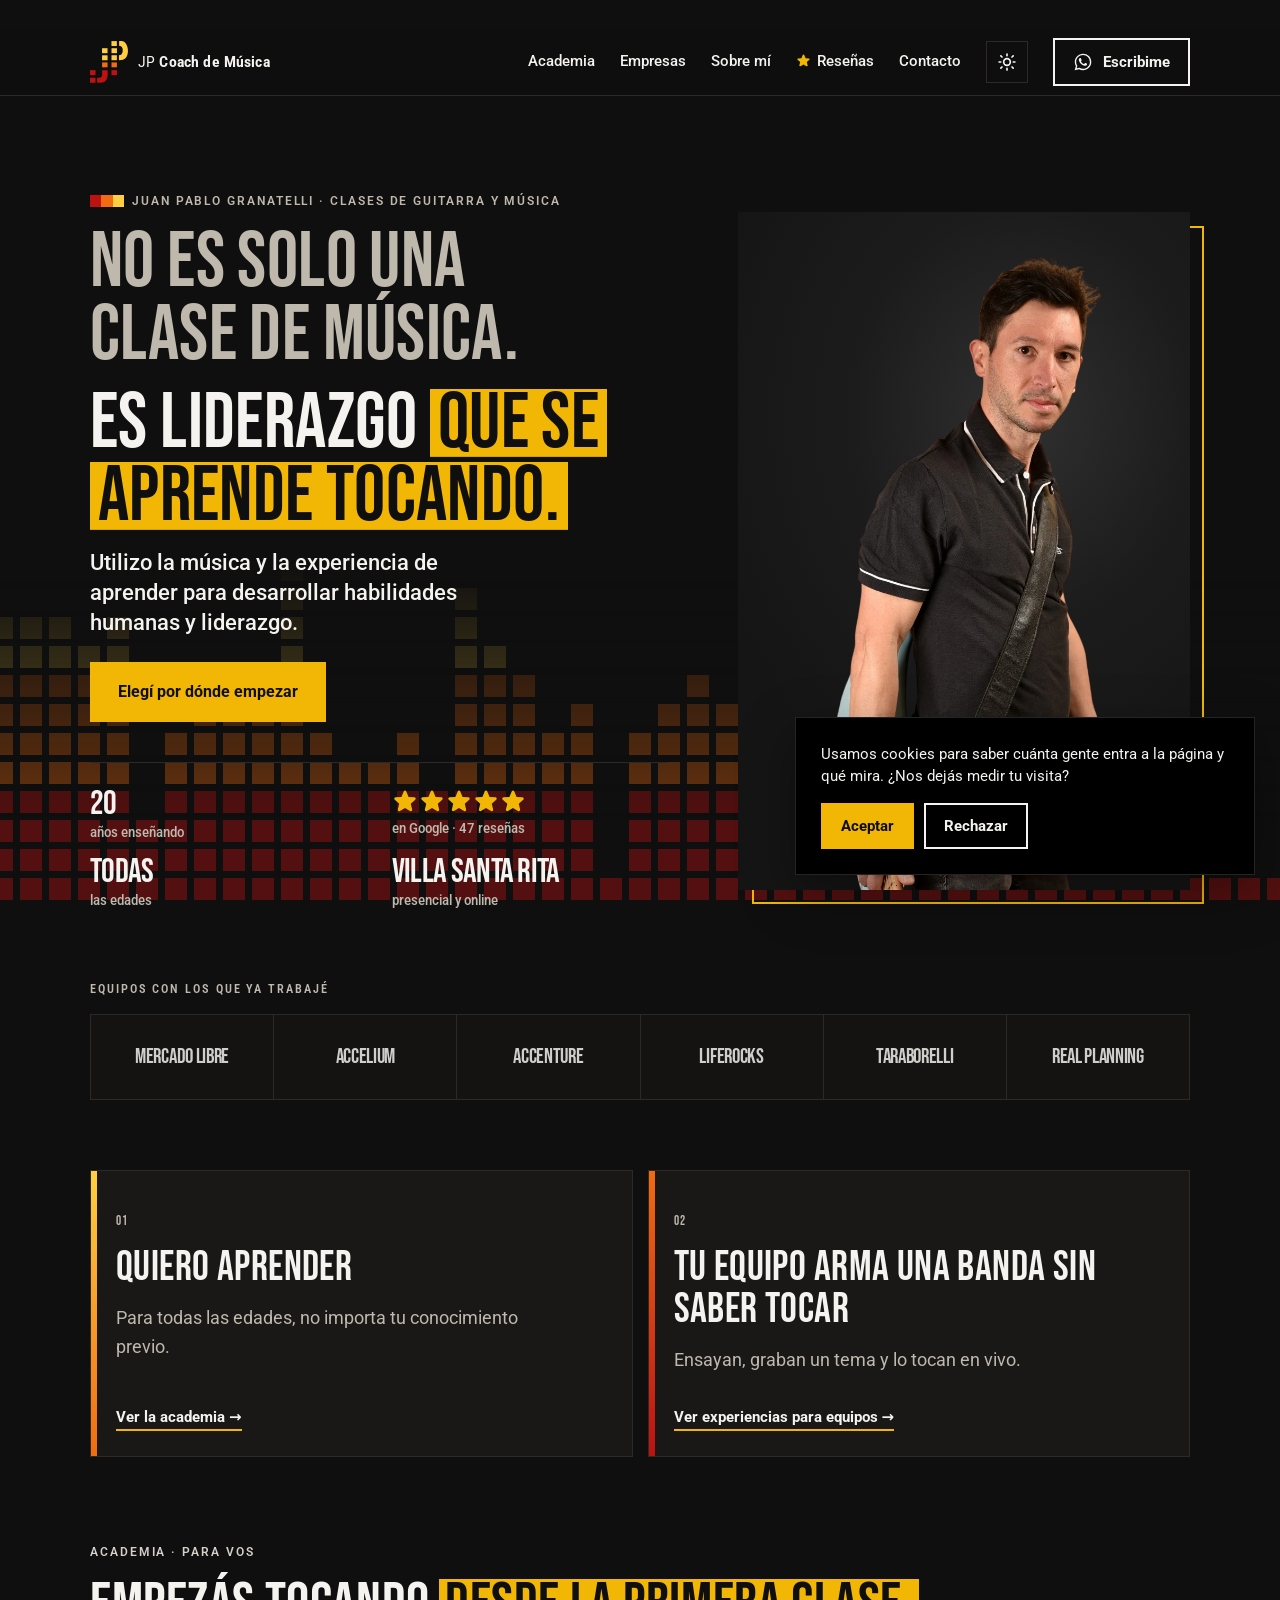
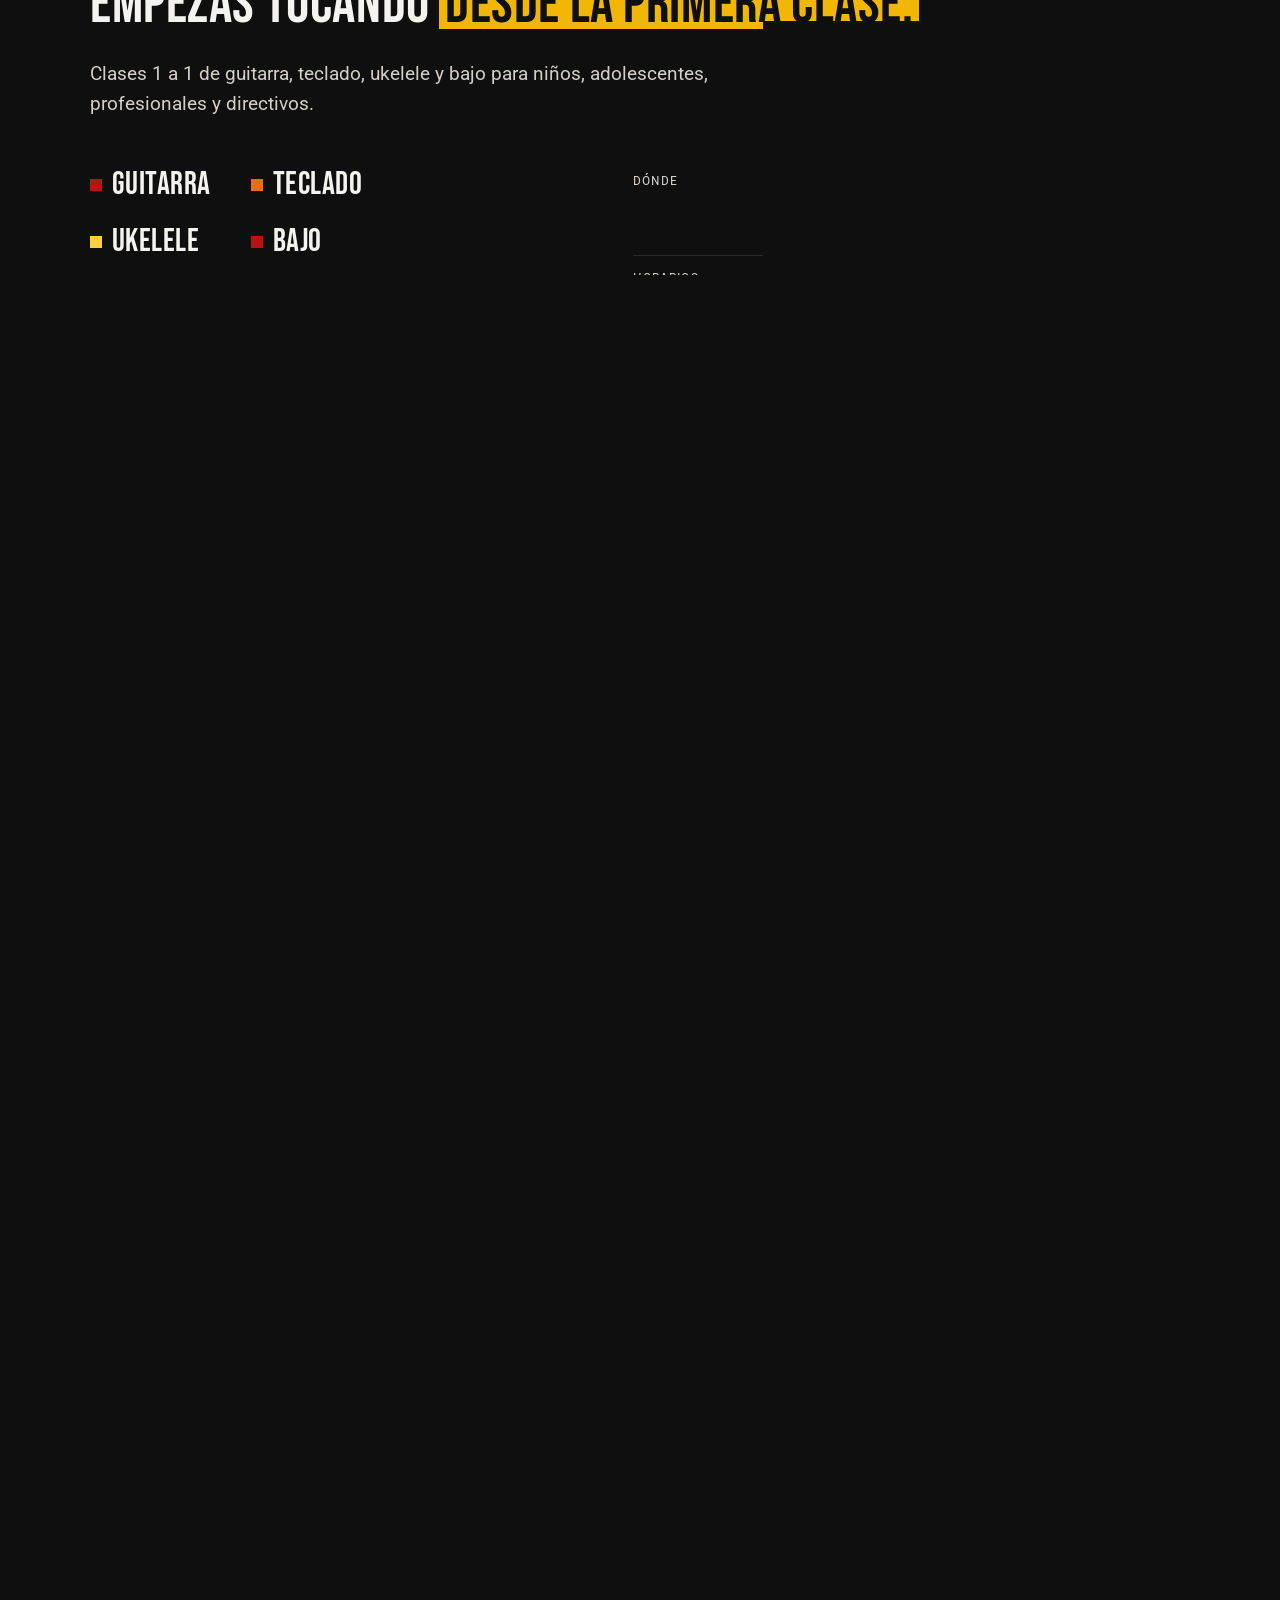
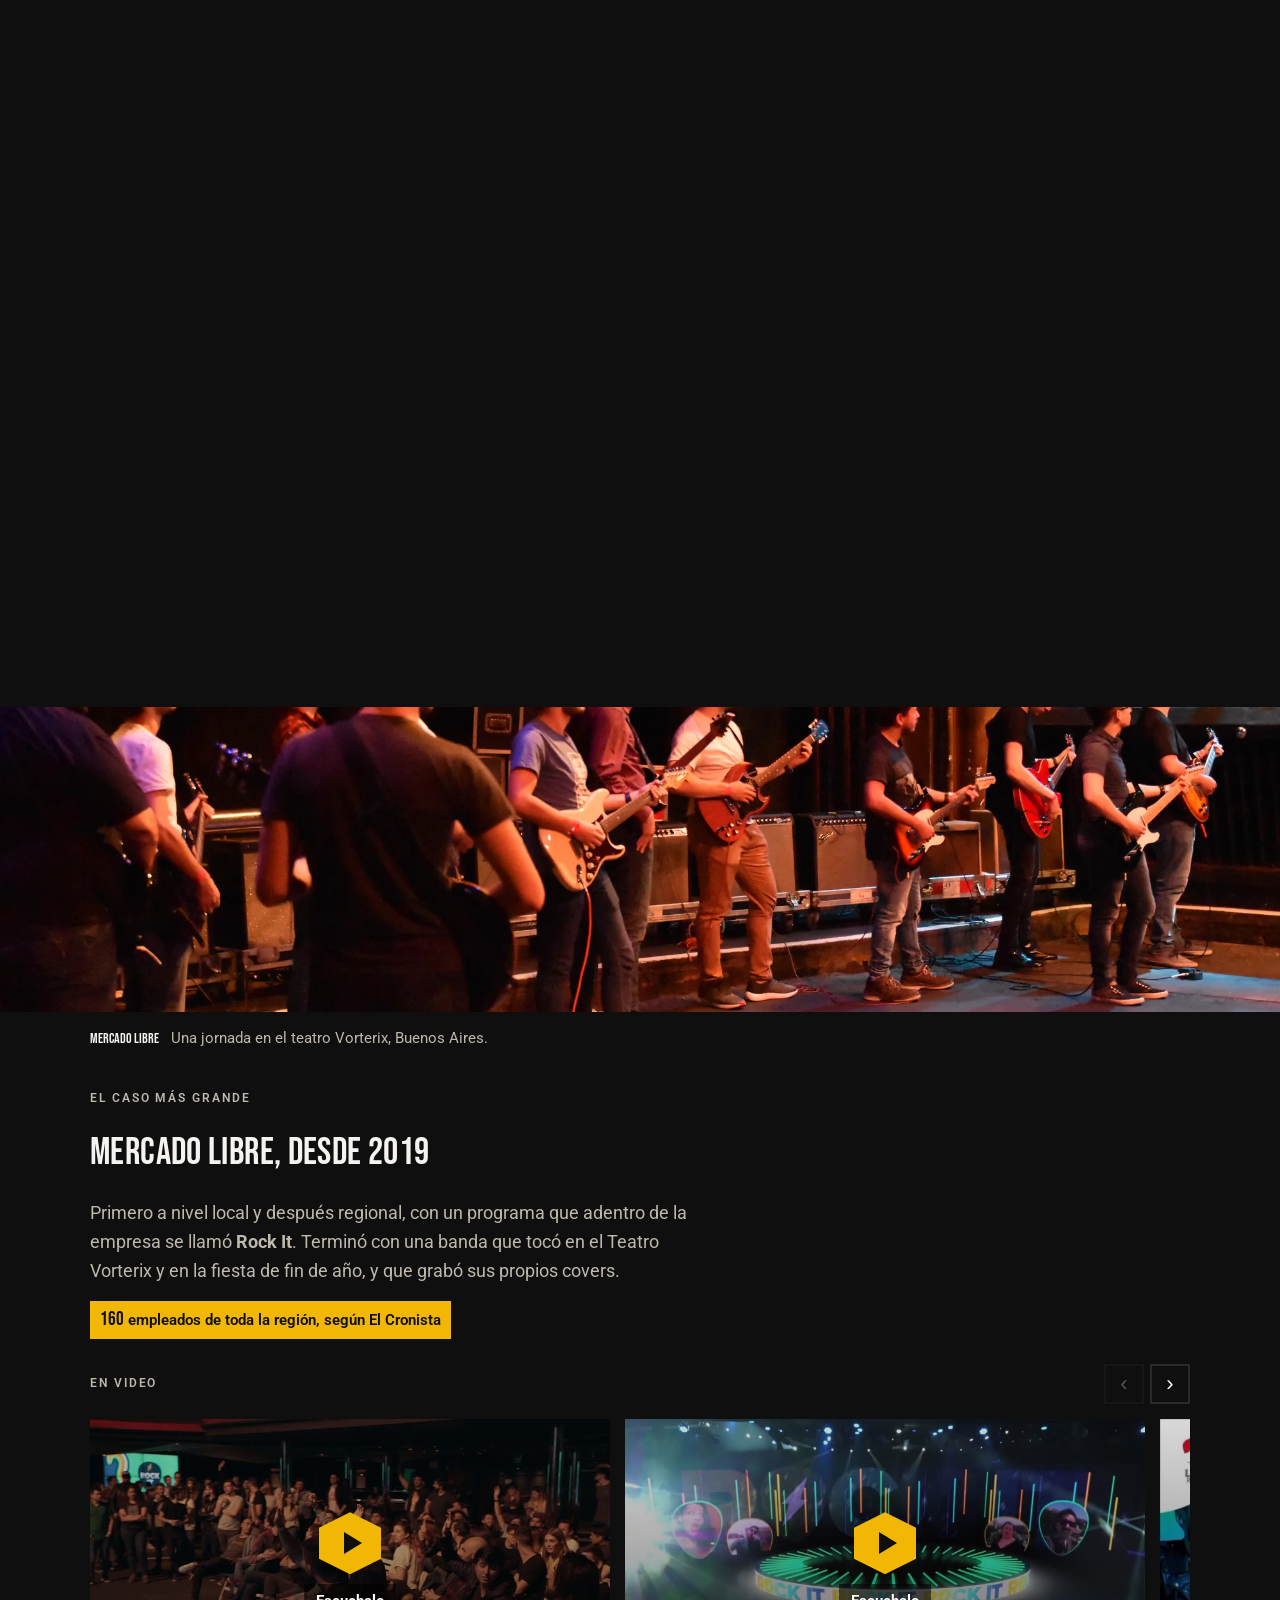
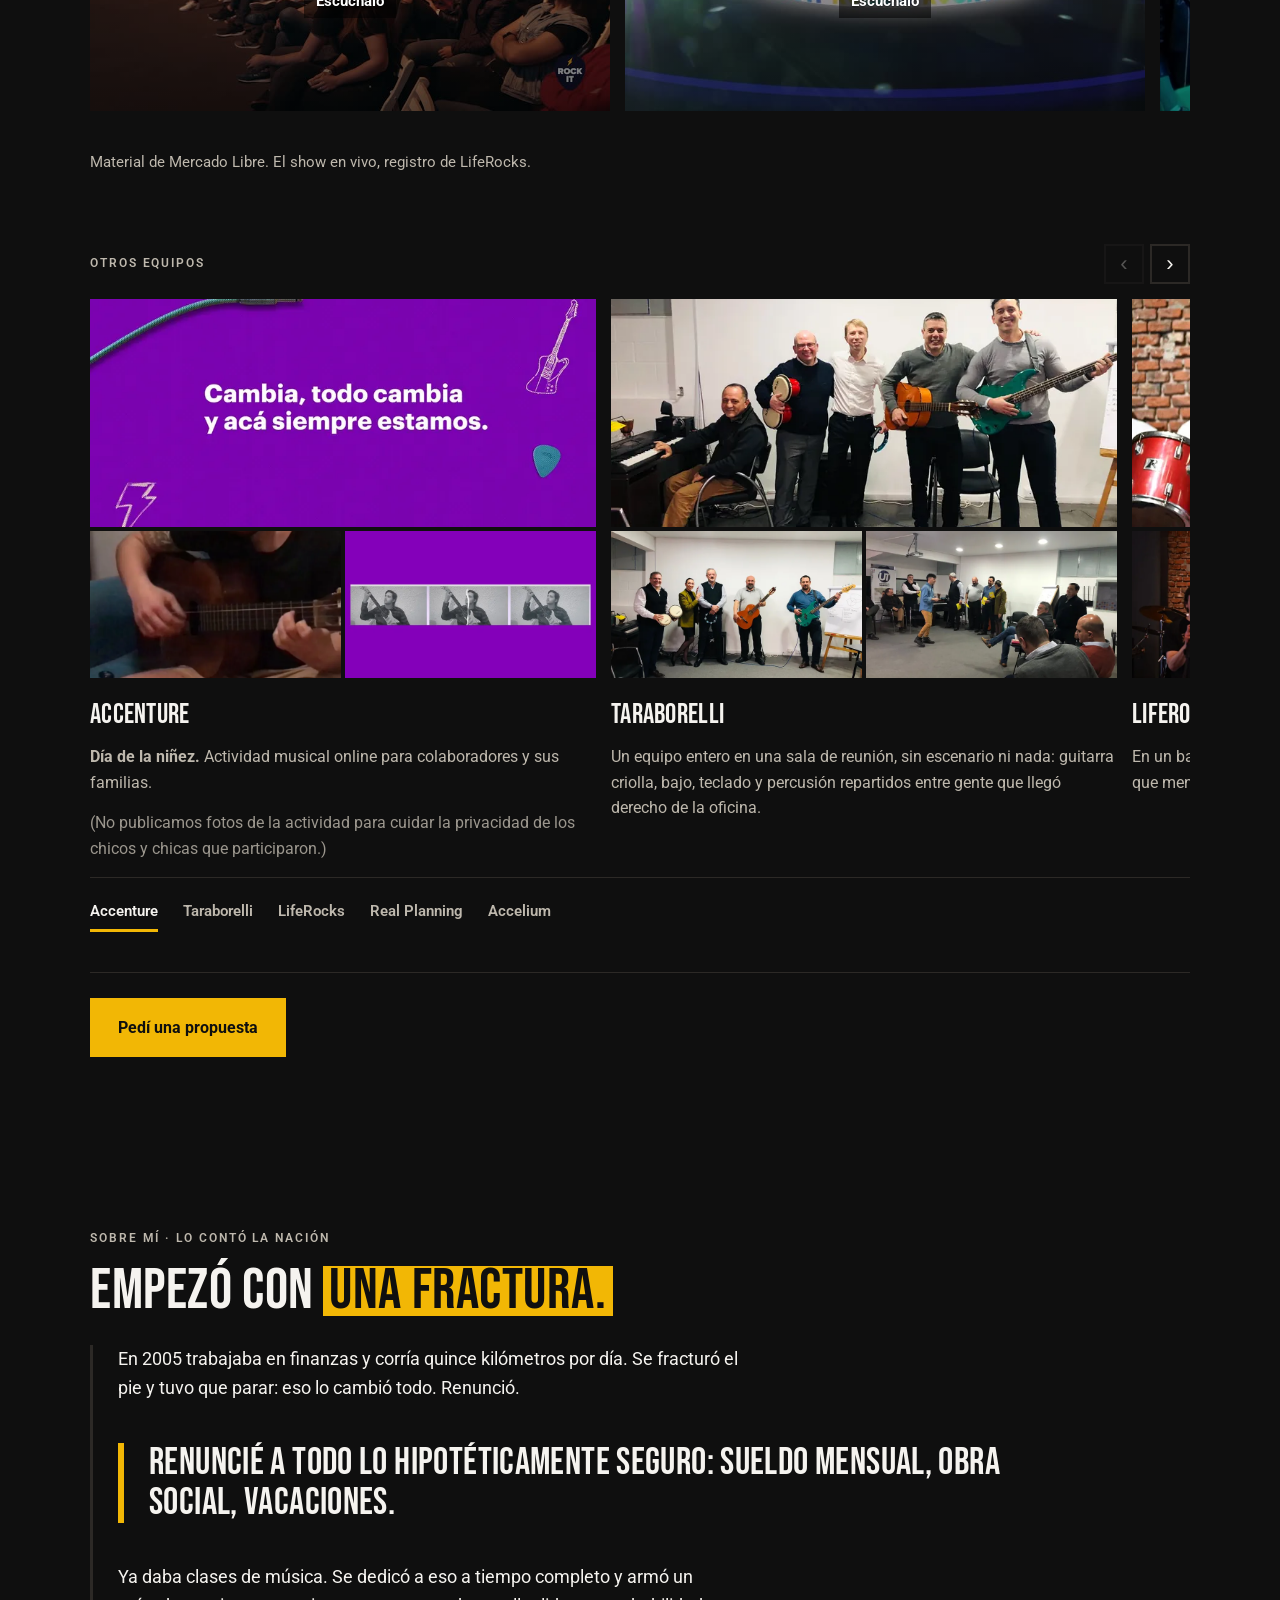
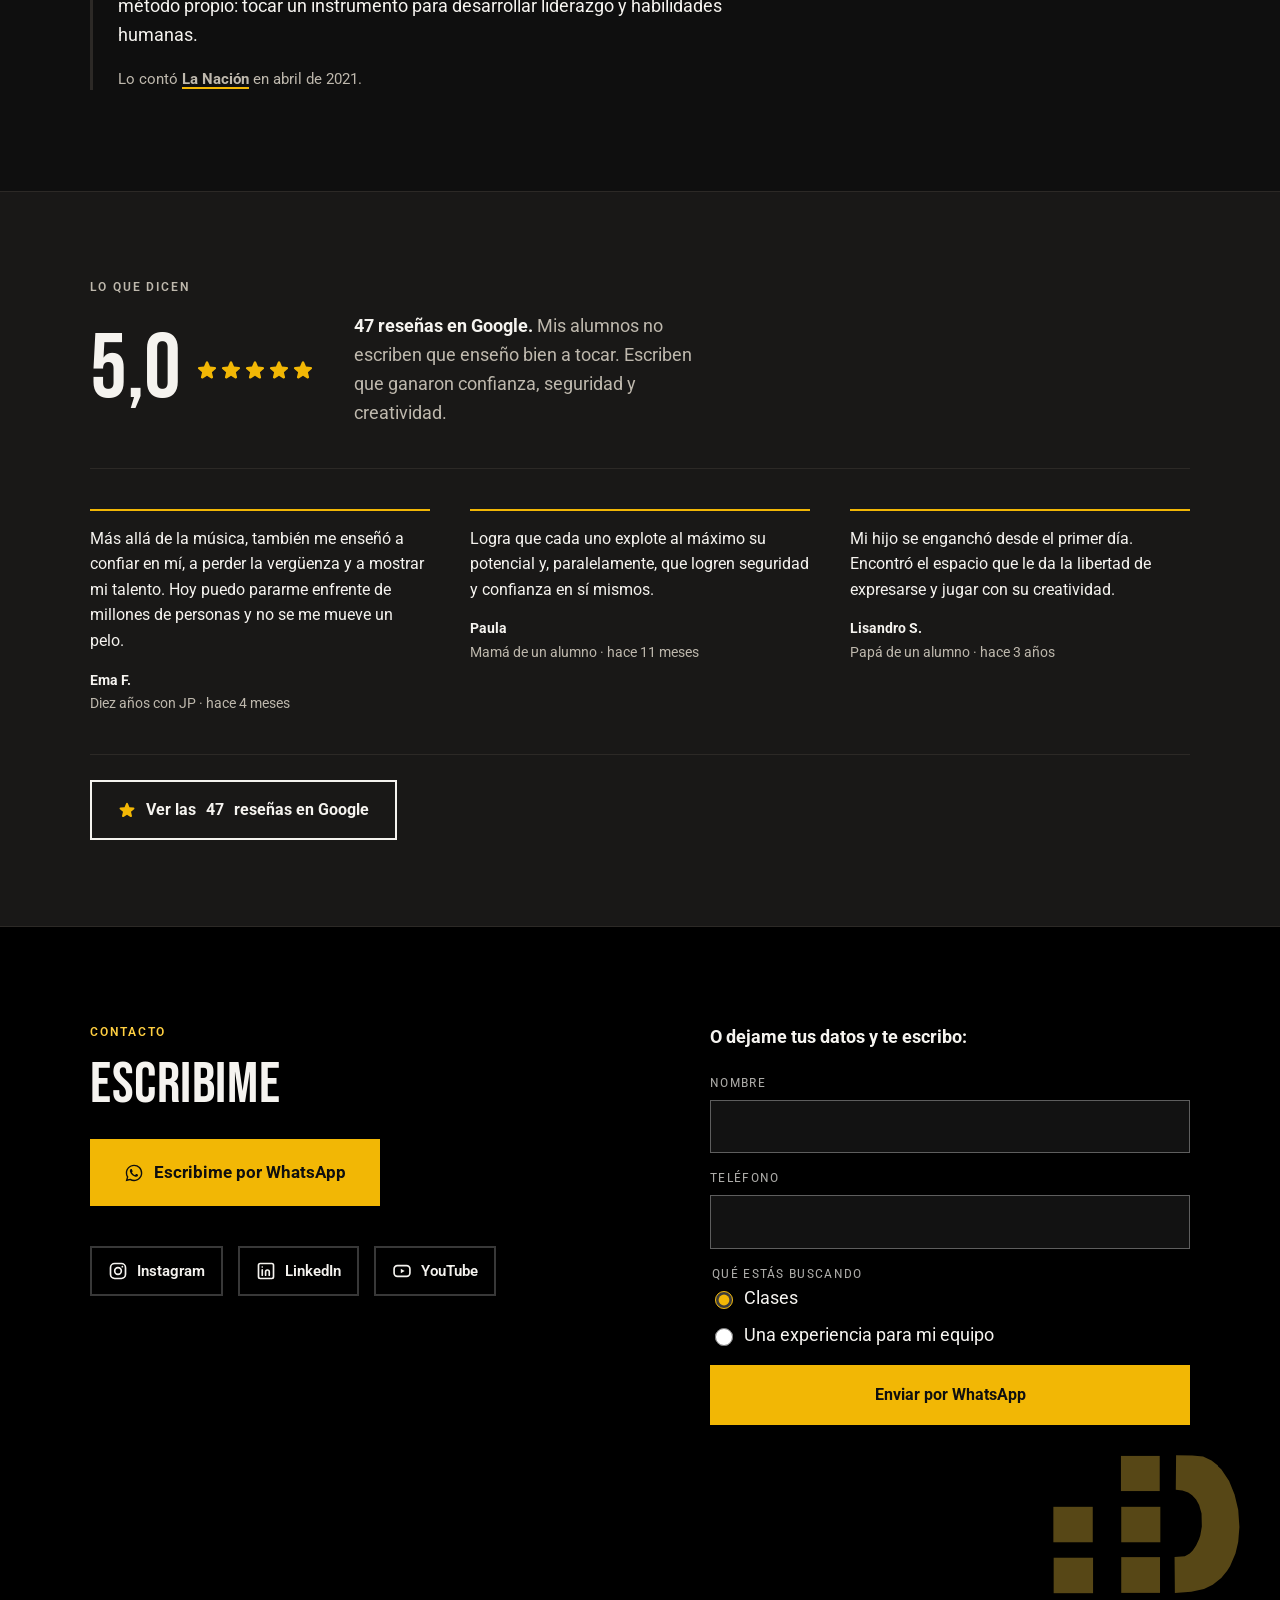
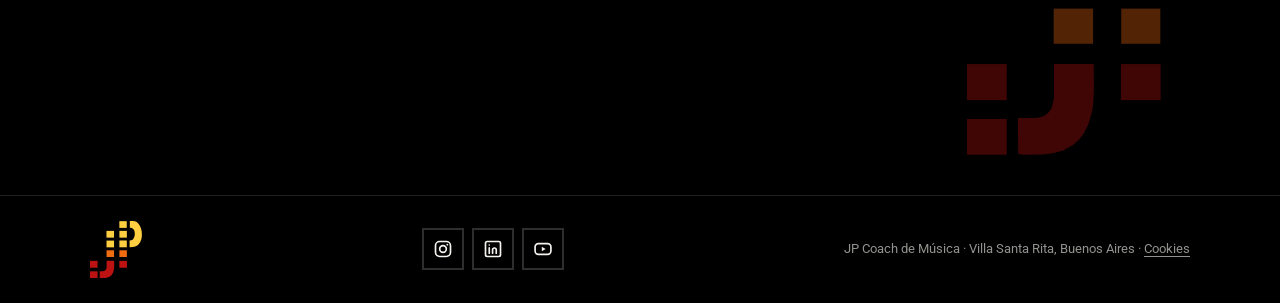
==== commit 039a8cf3: "SEO: título, descripción, barrio y reseñas actualizadas Título y descripción con clases de guitarra " ====
--- a/index.html
+++ b/index.html
@@ -3,8 +3,8 @@
 <head>
 <meta charset="utf-8">
 <meta name="viewport" content="width=device-width, initial-scale=1">
-<title>JP Coach de Música — Juan Pablo Granatelli</title>
-<meta name="description" content="Utilizo la música y la experiencia de aprender para desarrollar habilidades humanas y liderazgo. Clases en Buenos Aires y online, y experiencias musicales para equipos.">
+<title>Clases de guitarra y música en Buenos Aires | JP Coach de Música</title>
+<meta name="description" content="Clases 1 a 1 de guitarra, teclado, ukelele y bajo en Villa Santa Rita (CABA) y online. Empezás tocando desde la primera clase. También, experiencias para empresas.">
 
 <!-- La dirección oficial. El .onrender.com sirve el mismo contenido: sin esto,
      las dos compiten entre sí en el buscador. -->
@@ -52,6 +52,8 @@
       "address": {
         "@type": "PostalAddress",
         "addressLocality": "Ciudad Autónoma de Buenos Aires",
+        "addressRegion": "CABA",
+        "postalCode": "C1407",
         "addressCountry": "AR"
       },
       "areaServed": [
@@ -73,7 +75,7 @@
           "itemOffered": {
             "@type": "Service",
             "name": "Clases 1 a 1 de guitarra, teclado, ukelele y bajo",
-            "description": "Para niños, adolescentes, profesionales y directivos. Presencial en Buenos Aires y online."
+            "description": "Para niños, adolescentes, profesionales y directivos. Presencial en Villa Santa Rita (CABA) y online."
           }
         },
         {
@@ -198,7 +200,7 @@
   <div class="contenedor hero__grilla">
 
     <div class="hero__texto">
-      <p class="rotulo rotulo--rampa">Juan Pablo Granatelli</p>
+      <p class="rotulo rotulo--rampa">Juan Pablo Granatelli · Clases de guitarra y música</p>
 
       <!-- Negación y remate: la primera línea saca de la cabeza «profe de
            guitarra», la segunda dice qué es. El resalte va en el remate,
@@ -224,10 +226,10 @@
         <li><b data-contar="20">20</b><span>años enseñando</span></li>
         <li>
           <span class="estrellas estrellas--dato" role="img" aria-label="5,0 de 5 estrellas en Google" data-estrellas><svg viewBox="0 0 24 24" aria-hidden="true"><path fill-rule="evenodd" clip-rule="evenodd" d="M10.788 3.21c.448-1.077 1.976-1.077 2.424 0l2.082 5.006 5.404.433c1.164.093 1.636 1.545.749 2.305l-4.117 3.527 1.257 5.273c.271 1.136-.964 2.033-1.96 1.425L12 18.354 7.373 21.18c-.996.608-2.231-.29-1.96-1.425l1.257-5.273-4.117-3.527c-.887-.76-.415-2.212.749-2.305l5.404-.433 2.082-5.006Z"/></svg><svg viewBox="0 0 24 24" aria-hidden="true"><path fill-rule="evenodd" clip-rule="evenodd" d="M10.788 3.21c.448-1.077 1.976-1.077 2.424 0l2.082 5.006 5.404.433c1.164.093 1.636 1.545.749 2.305l-4.117 3.527 1.257 5.273c.271 1.136-.964 2.033-1.96 1.425L12 18.354 7.373 21.18c-.996.608-2.231-.29-1.96-1.425l1.257-5.273-4.117-3.527c-.887-.76-.415-2.212.749-2.305l5.404-.433 2.082-5.006Z"/></svg><svg viewBox="0 0 24 24" aria-hidden="true"><path fill-rule="evenodd" clip-rule="evenodd" d="M10.788 3.21c.448-1.077 1.976-1.077 2.424 0l2.082 5.006 5.404.433c1.164.093 1.636 1.545.749 2.305l-4.117 3.527 1.257 5.273c.271 1.136-.964 2.033-1.96 1.425L12 18.354 7.373 21.18c-.996.608-2.231-.29-1.96-1.425l1.257-5.273-4.117-3.527c-.887-.76-.415-2.212.749-2.305l5.404-.433 2.082-5.006Z"/></svg><svg viewBox="0 0 24 24" aria-hidden="true"><path fill-rule="evenodd" clip-rule="evenodd" d="M10.788 3.21c.448-1.077 1.976-1.077 2.424 0l2.082 5.006 5.404.433c1.164.093 1.636 1.545.749 2.305l-4.117 3.527 1.257 5.273c.271 1.136-.964 2.033-1.96 1.425L12 18.354 7.373 21.18c-.996.608-2.231-.29-1.96-1.425l1.257-5.273-4.117-3.527c-.887-.76-.415-2.212.749-2.305l5.404-.433 2.082-5.006Z"/></svg><svg viewBox="0 0 24 24" aria-hidden="true"><path fill-rule="evenodd" clip-rule="evenodd" d="M10.788 3.21c.448-1.077 1.976-1.077 2.424 0l2.082 5.006 5.404.433c1.164.093 1.636 1.545.749 2.305l-4.117 3.527 1.257 5.273c.271 1.136-.964 2.033-1.96 1.425L12 18.354 7.373 21.18c-.996.608-2.231-.29-1.96-1.425l1.257-5.273-4.117-3.527c-.887-.76-.415-2.212.749-2.305l5.404-.433 2.082-5.006Z"/></svg></span>
-          <span>en Google · <span data-resenas>45</span> reseñas</span>
+          <span>en Google · <span data-resenas>47</span> reseñas</span>
         </li>
         <li><b>Todas</b><span>las edades</span></li>
-        <li><b>Buenos Aires</b><span>presencial y online</span></li>
+        <li><b>Villa Santa Rita</b><span>presencial y online</span></li>
       </ul>
     </div>
 
@@ -289,7 +291,7 @@
     <p class="rotulo">Academia · Para vos</p>
     <h2 class="titulo" id="academia-titulo">Empezás tocando <span class="resalte">desde la primera clase.</span></h2>
     <p class="entrada">
-      Clases 1 a 1 para niños, adolescentes, profesionales y directivos.
+      Clases 1 a 1 de guitarra, teclado, ukelele y bajo para niños, adolescentes, profesionales y directivos.
     </p>
 
     <div class="academia__grilla">
@@ -302,7 +304,7 @@
       </ul>
 
 <dl class="ficha">
-        <div><dt>Dónde</dt><dd>Presencial en Buenos Aires. Online para Argentina, Latinoamérica y España</dd></div>
+        <div><dt>Dónde</dt><dd>Presencial en Villa Santa Rita, junto a Villa del Parque (CABA). Online para Argentina, Latinoamérica y España</dd></div>
         <div><dt>Horarios</dt><dd>Lunes a sábado, de 9 a 20 h</dd></div>
       </dl>
 
@@ -692,7 +694,7 @@
         <span class="estrellas" role="img" aria-label="5,0 de 5 estrellas" data-estrellas><svg viewBox="0 0 24 24" aria-hidden="true"><path fill-rule="evenodd" clip-rule="evenodd" d="M10.788 3.21c.448-1.077 1.976-1.077 2.424 0l2.082 5.006 5.404.433c1.164.093 1.636 1.545.749 2.305l-4.117 3.527 1.257 5.273c.271 1.136-.964 2.033-1.96 1.425L12 18.354 7.373 21.18c-.996.608-2.231-.29-1.96-1.425l1.257-5.273-4.117-3.527c-.887-.76-.415-2.212.749-2.305l5.404-.433 2.082-5.006Z"/></svg><svg viewBox="0 0 24 24" aria-hidden="true"><path fill-rule="evenodd" clip-rule="evenodd" d="M10.788 3.21c.448-1.077 1.976-1.077 2.424 0l2.082 5.006 5.404.433c1.164.093 1.636 1.545.749 2.305l-4.117 3.527 1.257 5.273c.271 1.136-.964 2.033-1.96 1.425L12 18.354 7.373 21.18c-.996.608-2.231-.29-1.96-1.425l1.257-5.273-4.117-3.527c-.887-.76-.415-2.212.749-2.305l5.404-.433 2.082-5.006Z"/></svg><svg viewBox="0 0 24 24" aria-hidden="true"><path fill-rule="evenodd" clip-rule="evenodd" d="M10.788 3.21c.448-1.077 1.976-1.077 2.424 0l2.082 5.006 5.404.433c1.164.093 1.636 1.545.749 2.305l-4.117 3.527 1.257 5.273c.271 1.136-.964 2.033-1.96 1.425L12 18.354 7.373 21.18c-.996.608-2.231-.29-1.96-1.425l1.257-5.273-4.117-3.527c-.887-.76-.415-2.212.749-2.305l5.404-.433 2.082-5.006Z"/></svg><svg viewBox="0 0 24 24" aria-hidden="true"><path fill-rule="evenodd" clip-rule="evenodd" d="M10.788 3.21c.448-1.077 1.976-1.077 2.424 0l2.082 5.006 5.404.433c1.164.093 1.636 1.545.749 2.305l-4.117 3.527 1.257 5.273c.271 1.136-.964 2.033-1.96 1.425L12 18.354 7.373 21.18c-.996.608-2.231-.29-1.96-1.425l1.257-5.273-4.117-3.527c-.887-.76-.415-2.212.749-2.305l5.404-.433 2.082-5.006Z"/></svg><svg viewBox="0 0 24 24" aria-hidden="true"><path fill-rule="evenodd" clip-rule="evenodd" d="M10.788 3.21c.448-1.077 1.976-1.077 2.424 0l2.082 5.006 5.404.433c1.164.093 1.636 1.545.749 2.305l-4.117 3.527 1.257 5.273c.271 1.136-.964 2.033-1.96 1.425L12 18.354 7.373 21.18c-.996.608-2.231-.29-1.96-1.425l1.257-5.273-4.117-3.527c-.887-.76-.415-2.212.749-2.305l5.404-.433 2.082-5.006Z"/></svg></span>
       </div>
       <p class="puntaje__texto">
-        <b><span data-resenas>45</span> reseñas en Google.</b>
+        <b><span data-resenas>47</span> reseñas en Google.</b>
         Mis alumnos no escriben que enseño bien a tocar. Escriben que ganaron confianza,
         seguridad y creatividad.
       </p>
@@ -720,7 +722,7 @@
     <div class="cierre-seccion">
       <a class="boton boton--linea" href="https://maps.google.com/?cid=17898451267528406671" target="_blank" rel="noopener">
         <svg class="ico-estrella" viewBox="0 0 24 24" aria-hidden="true"><path fill-rule="evenodd" clip-rule="evenodd" d="M10.788 3.21c.448-1.077 1.976-1.077 2.424 0l2.082 5.006 5.404.433c1.164.093 1.636 1.545.749 2.305l-4.117 3.527 1.257 5.273c.271 1.136-.964 2.033-1.96 1.425L12 18.354 7.373 21.18c-.996.608-2.231-.29-1.96-1.425l1.257-5.273-4.117-3.527c-.887-.76-.415-2.212.749-2.305l5.404-.433 2.082-5.006Z"/></svg>
-        Ver las <span data-resenas>45</span> reseñas en Google
+        Ver las <span data-resenas>47</span> reseñas en Google
       </a>
     </div>
 
@@ -881,7 +883,7 @@
     </nav>
 
     <p class="pie__legal">
-      JP Coach de Música · Buenos Aires
+      JP Coach de Música · Villa Santa Rita, Buenos Aires
     </p>
   </div>
 </footer>
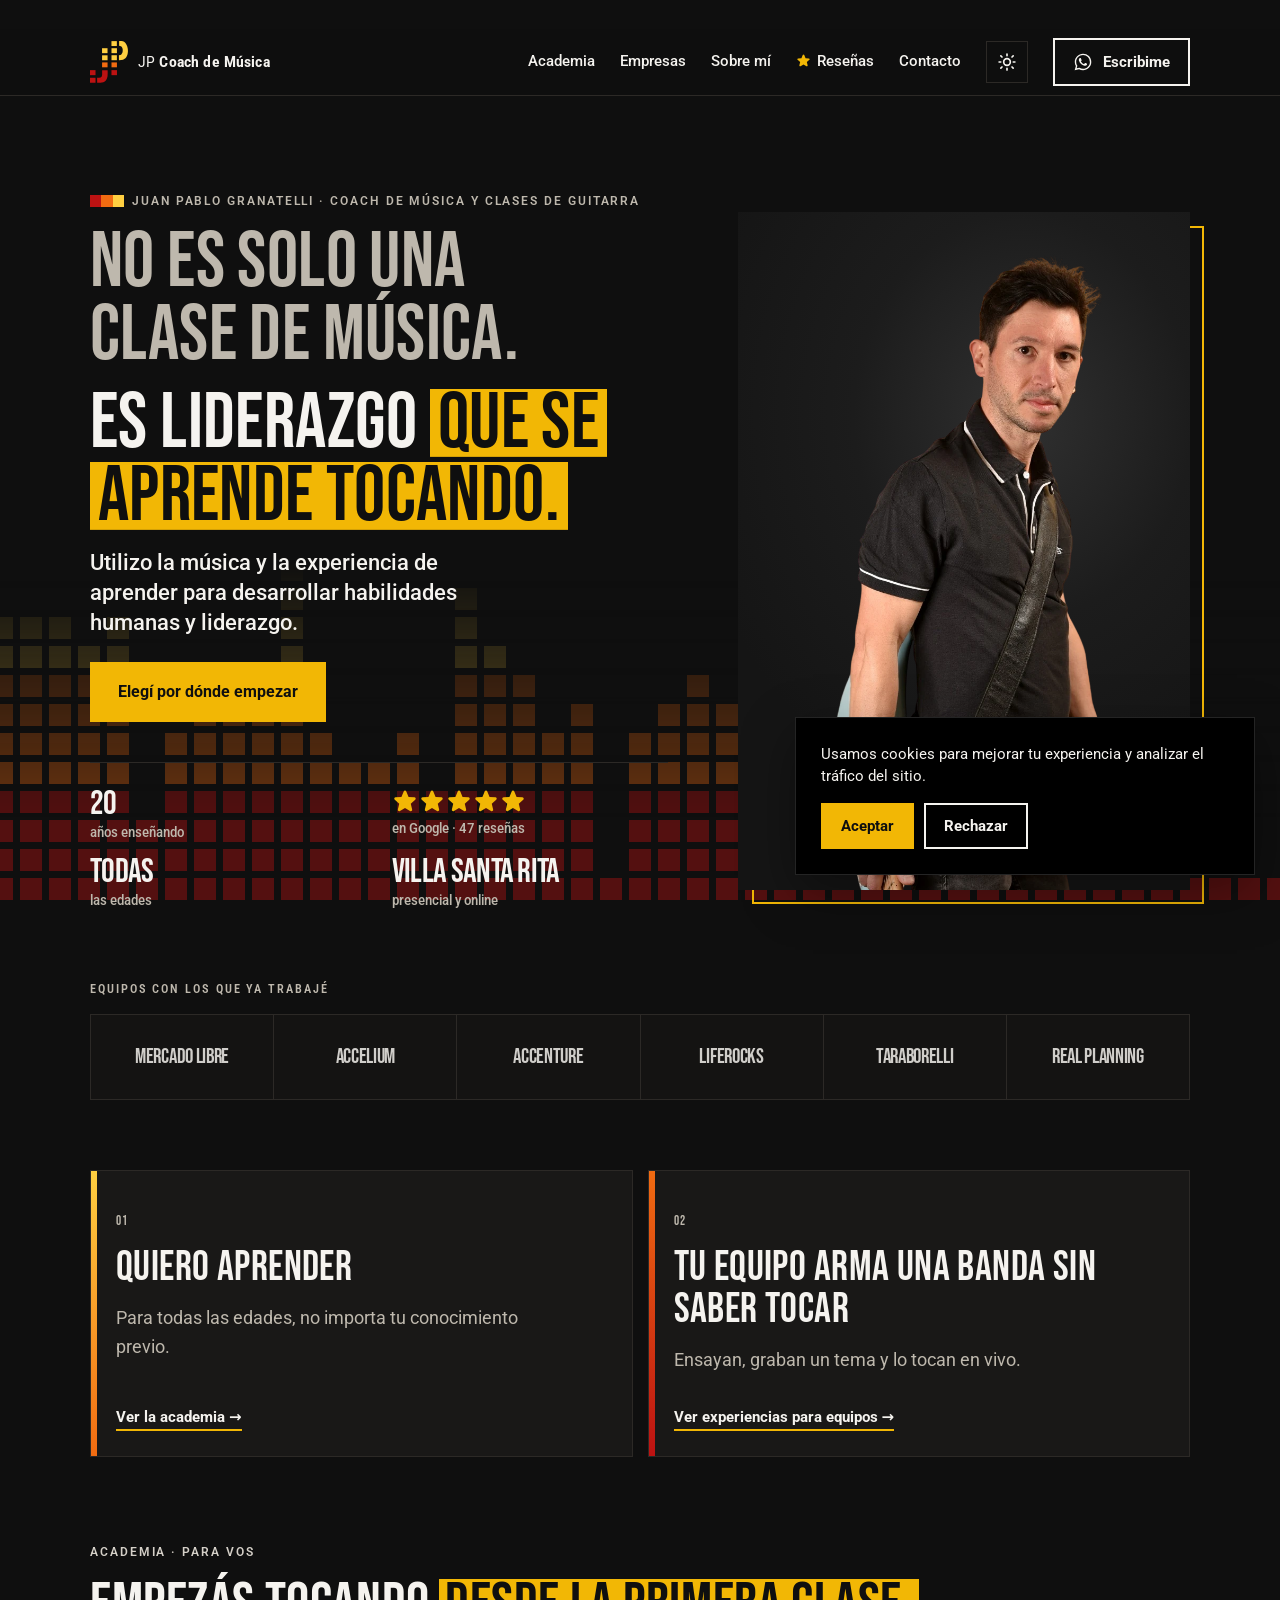
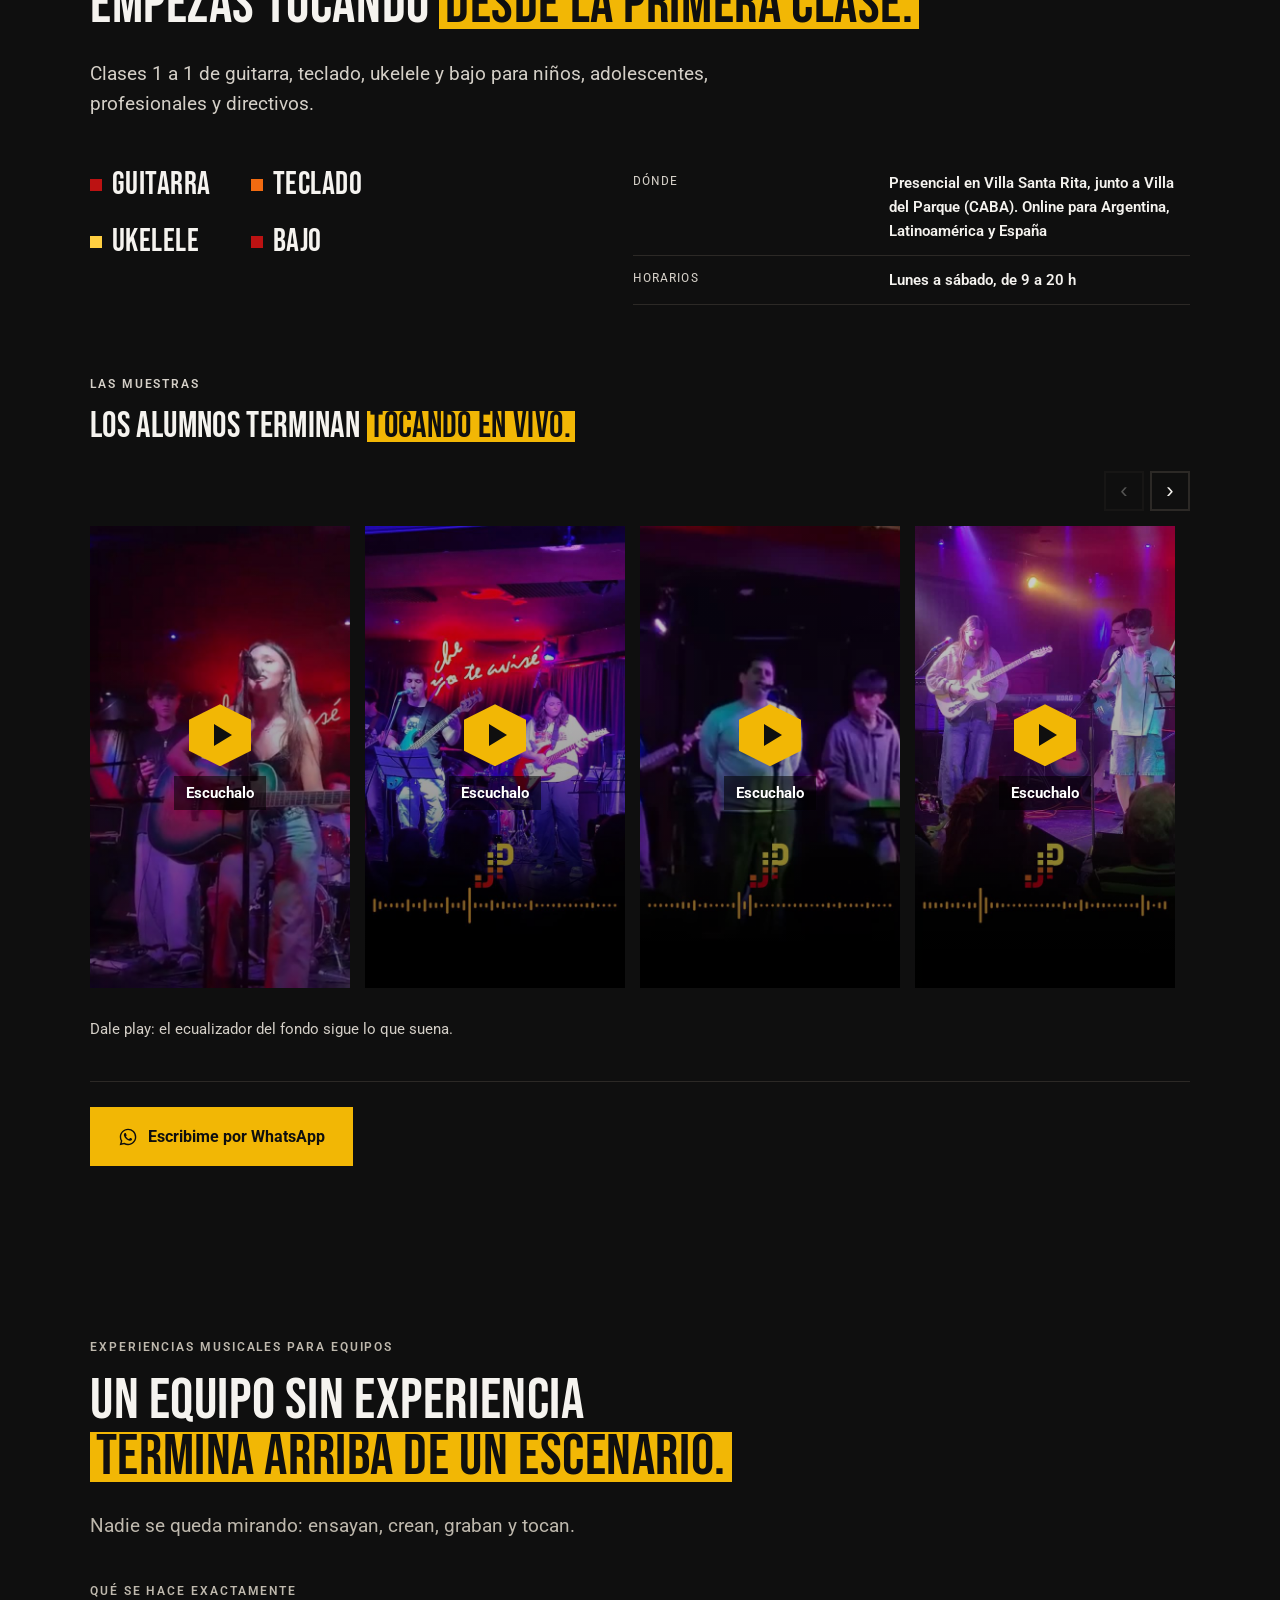
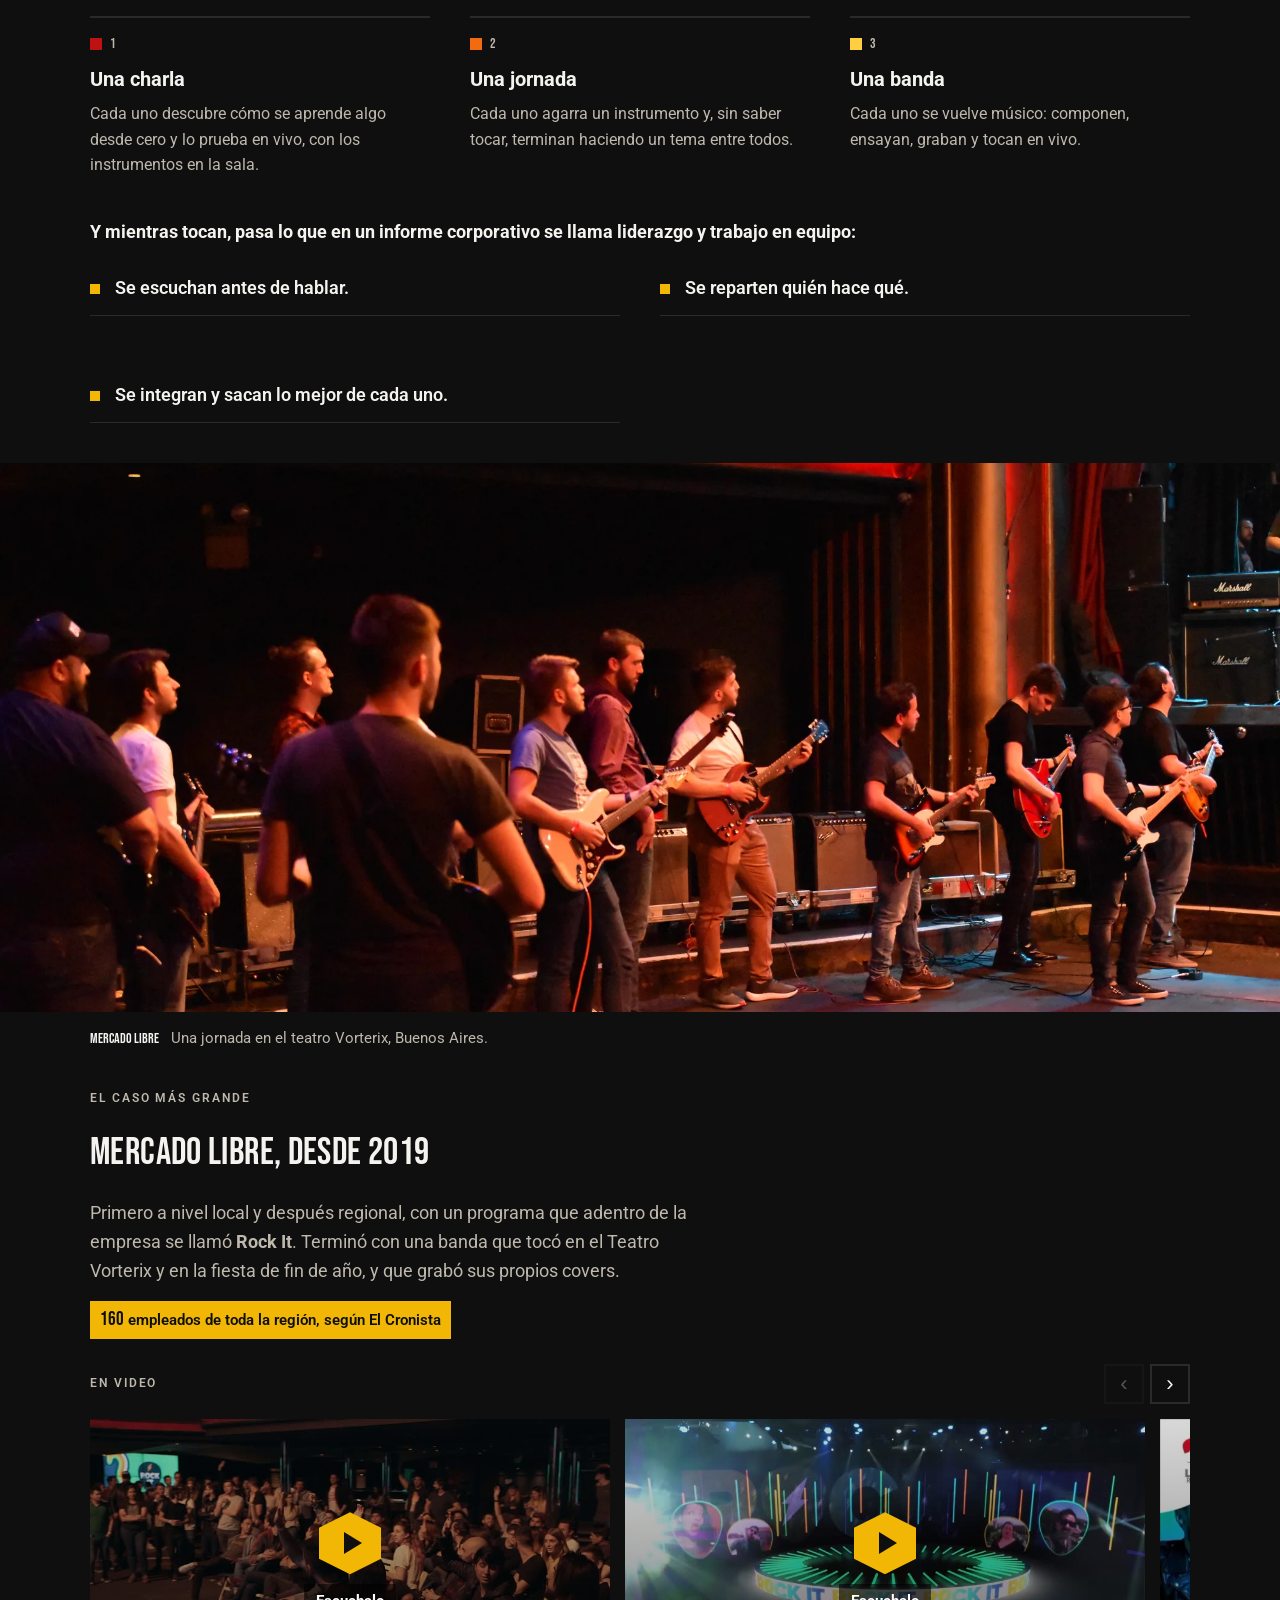
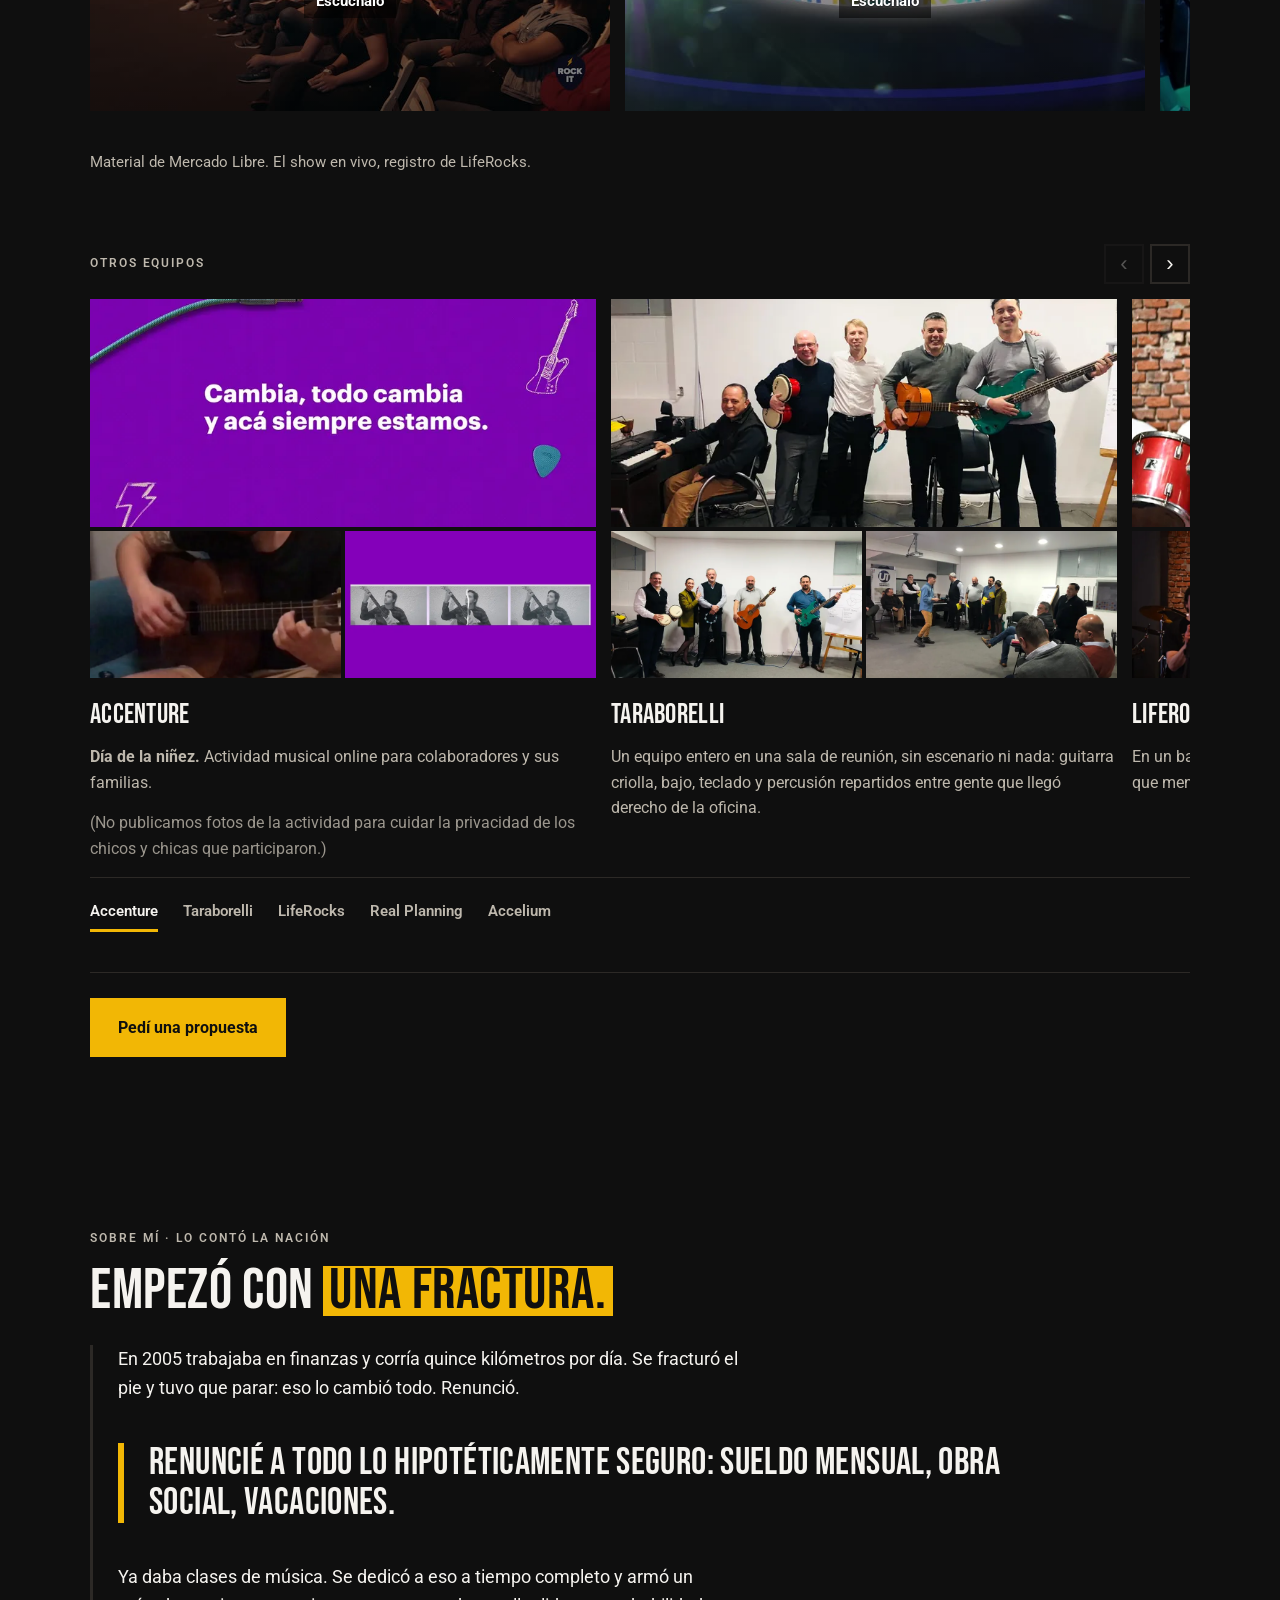
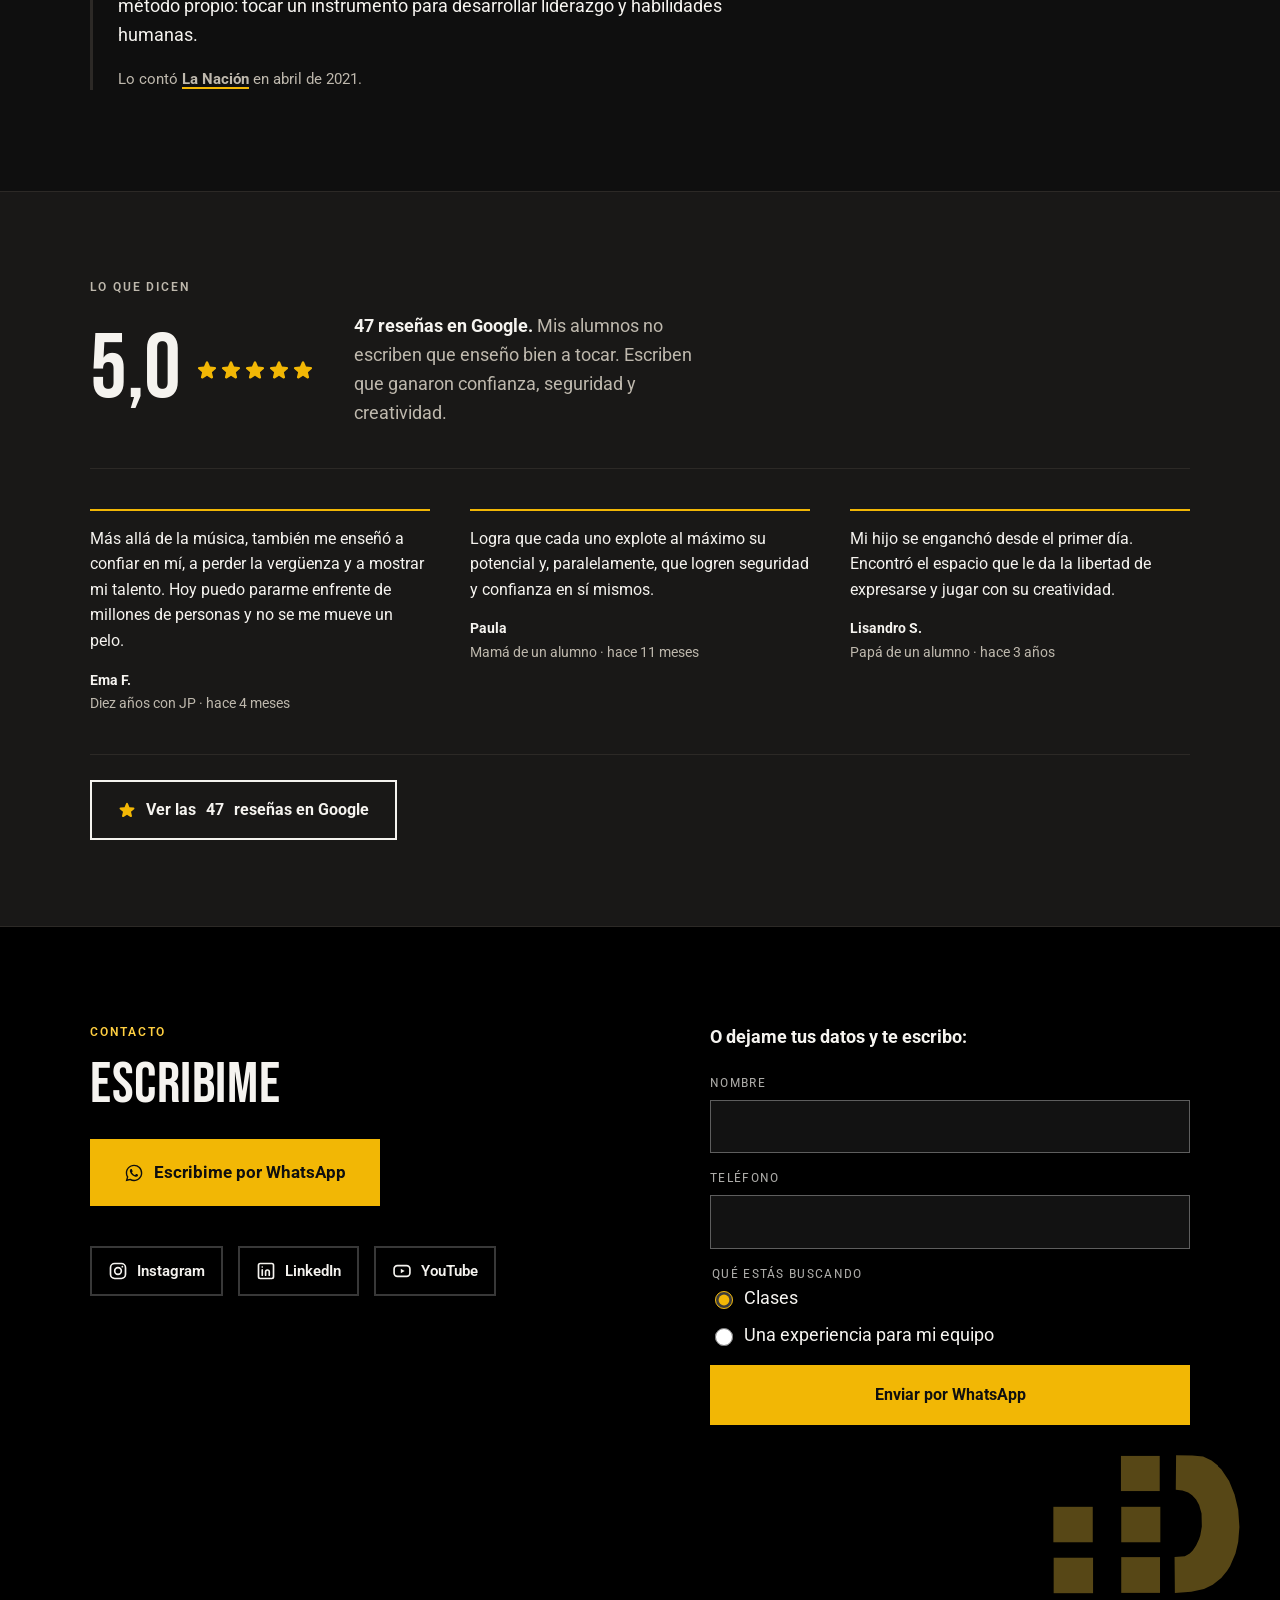
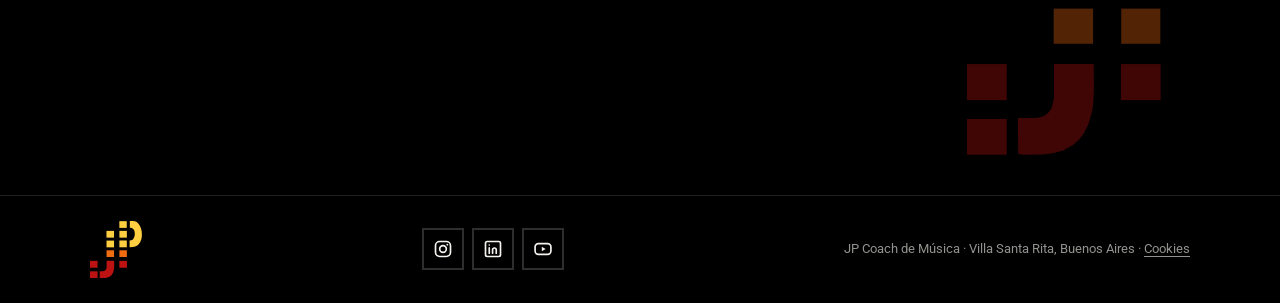
==== commit 67869ff4: "SEO: coach de música en título, descripción, encabezado y foto principal Co-Authored-By: Claude Opus" ====
--- a/index.html
+++ b/index.html
@@ -3,8 +3,8 @@
 <head>
 <meta charset="utf-8">
 <meta name="viewport" content="width=device-width, initial-scale=1">
-<title>Clases de guitarra y música en Buenos Aires | JP Coach de Música</title>
-<meta name="description" content="Clases 1 a 1 de guitarra, teclado, ukelele y bajo en Villa Santa Rita (CABA) y online. Empezás tocando desde la primera clase. También, experiencias para empresas.">
+<title>JP Coach de Música | Clases de guitarra y música en Buenos Aires</title>
+<meta name="description" content="Coach de música en Buenos Aires: clases 1 a 1 de guitarra, teclado, ukelele y bajo en Villa Santa Rita y online. Empezás tocando desde la primera clase.">
 
 <!-- La dirección oficial. El .onrender.com sirve el mismo contenido: sin esto,
      las dos compiten entre sí en el buscador. -->
@@ -200,7 +200,7 @@
   <div class="contenedor hero__grilla">
 
     <div class="hero__texto">
-      <p class="rotulo rotulo--rampa">Juan Pablo Granatelli · Clases de guitarra y música</p>
+      <p class="rotulo rotulo--rampa">Juan Pablo Granatelli · Coach de música y clases de guitarra</p>
 
       <!-- Negación y remate: la primera línea saca de la cabeza «profe de
            guitarra», la segunda dice qué es. El resalte va en el remate,
@@ -236,7 +236,7 @@
     <figure class="hero__foto">
       <picture>
         <source type="image/webp" srcset="img/jp-hero-recorte.webp 853w" sizes="(max-width:900px) 100vw, 46vw">
-        <img src="img/jp-hero-1400.jpg" width="1400" height="2100" alt="Juan Pablo Granatelli de pie con una guitarra eléctrica, mirando a cámara." fetchpriority="high" decoding="async">
+        <img src="img/jp-hero-1400.jpg" width="1400" height="2100" alt="Juan Pablo Granatelli, coach de música, de pie con una guitarra eléctrica, mirando a cámara." fetchpriority="high" decoding="async">
       </picture>
       <span class="hero__marco" aria-hidden="true"></span>
     </figure>
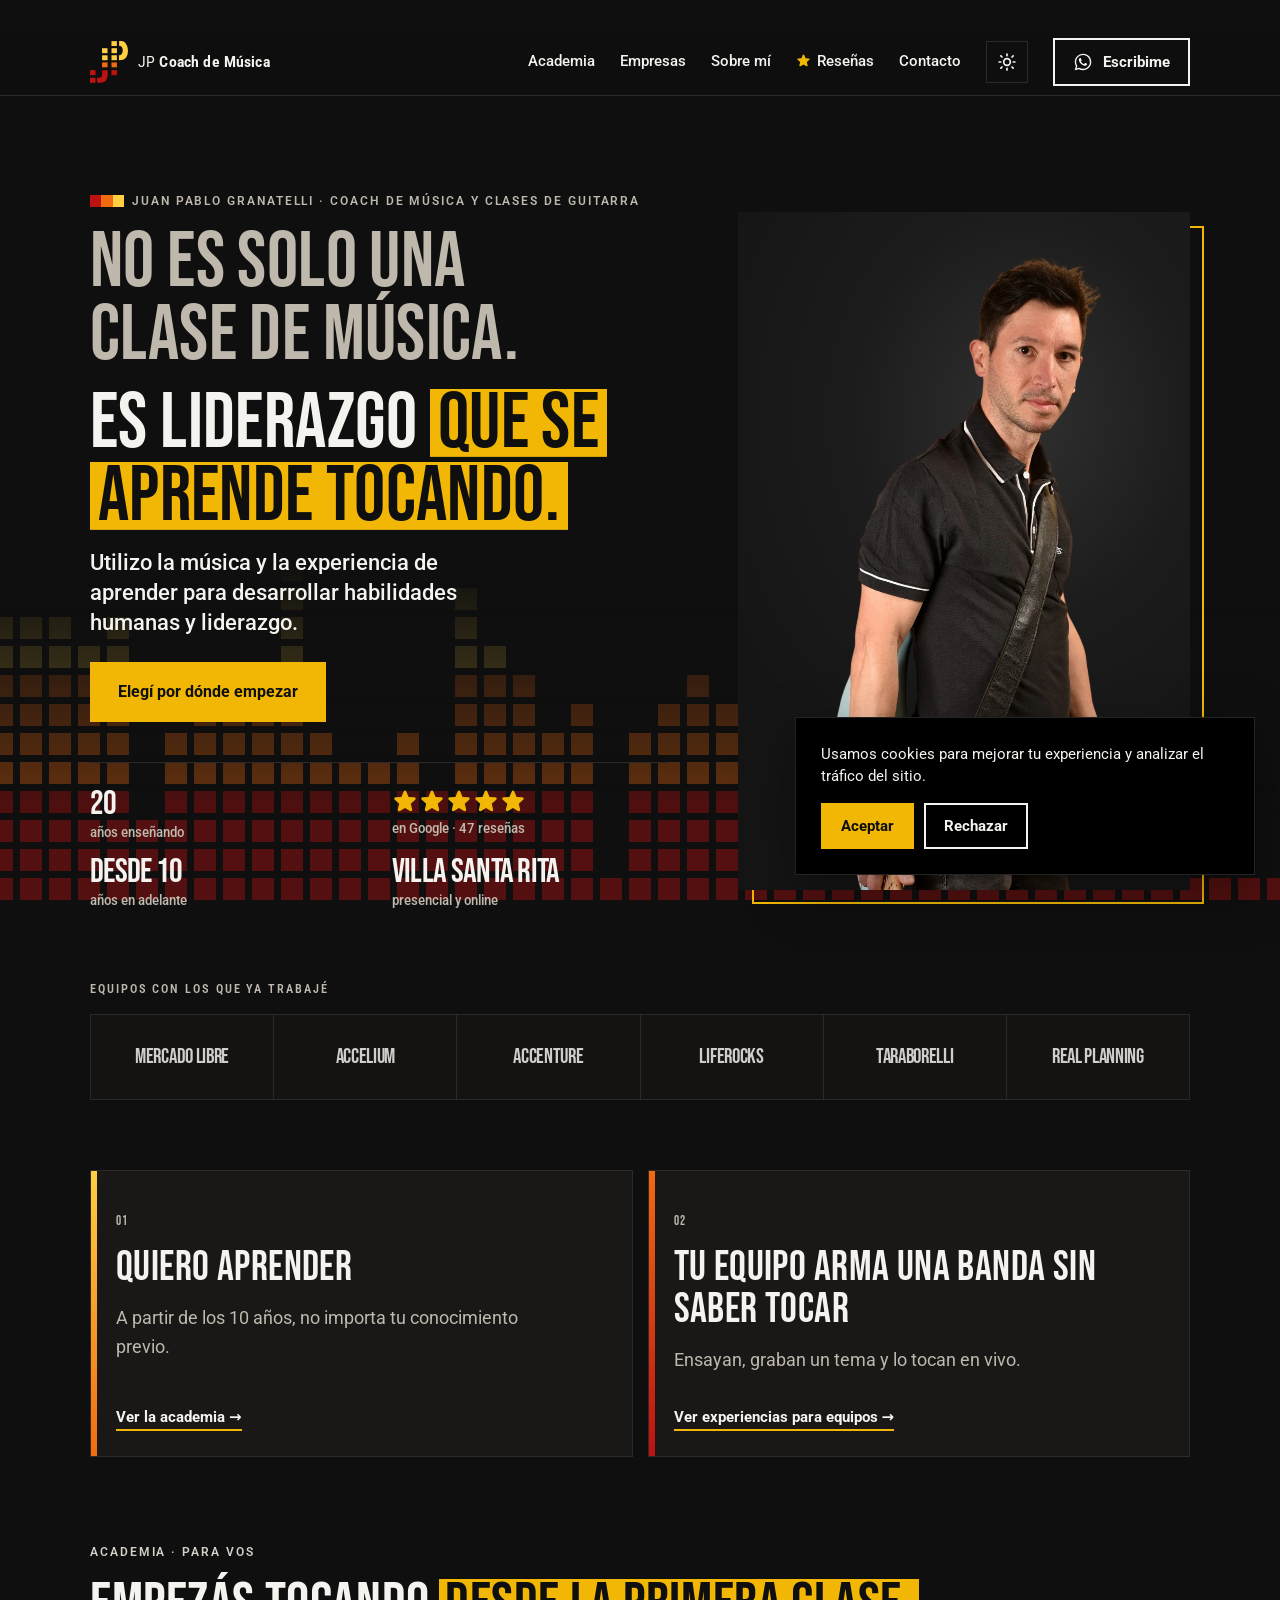
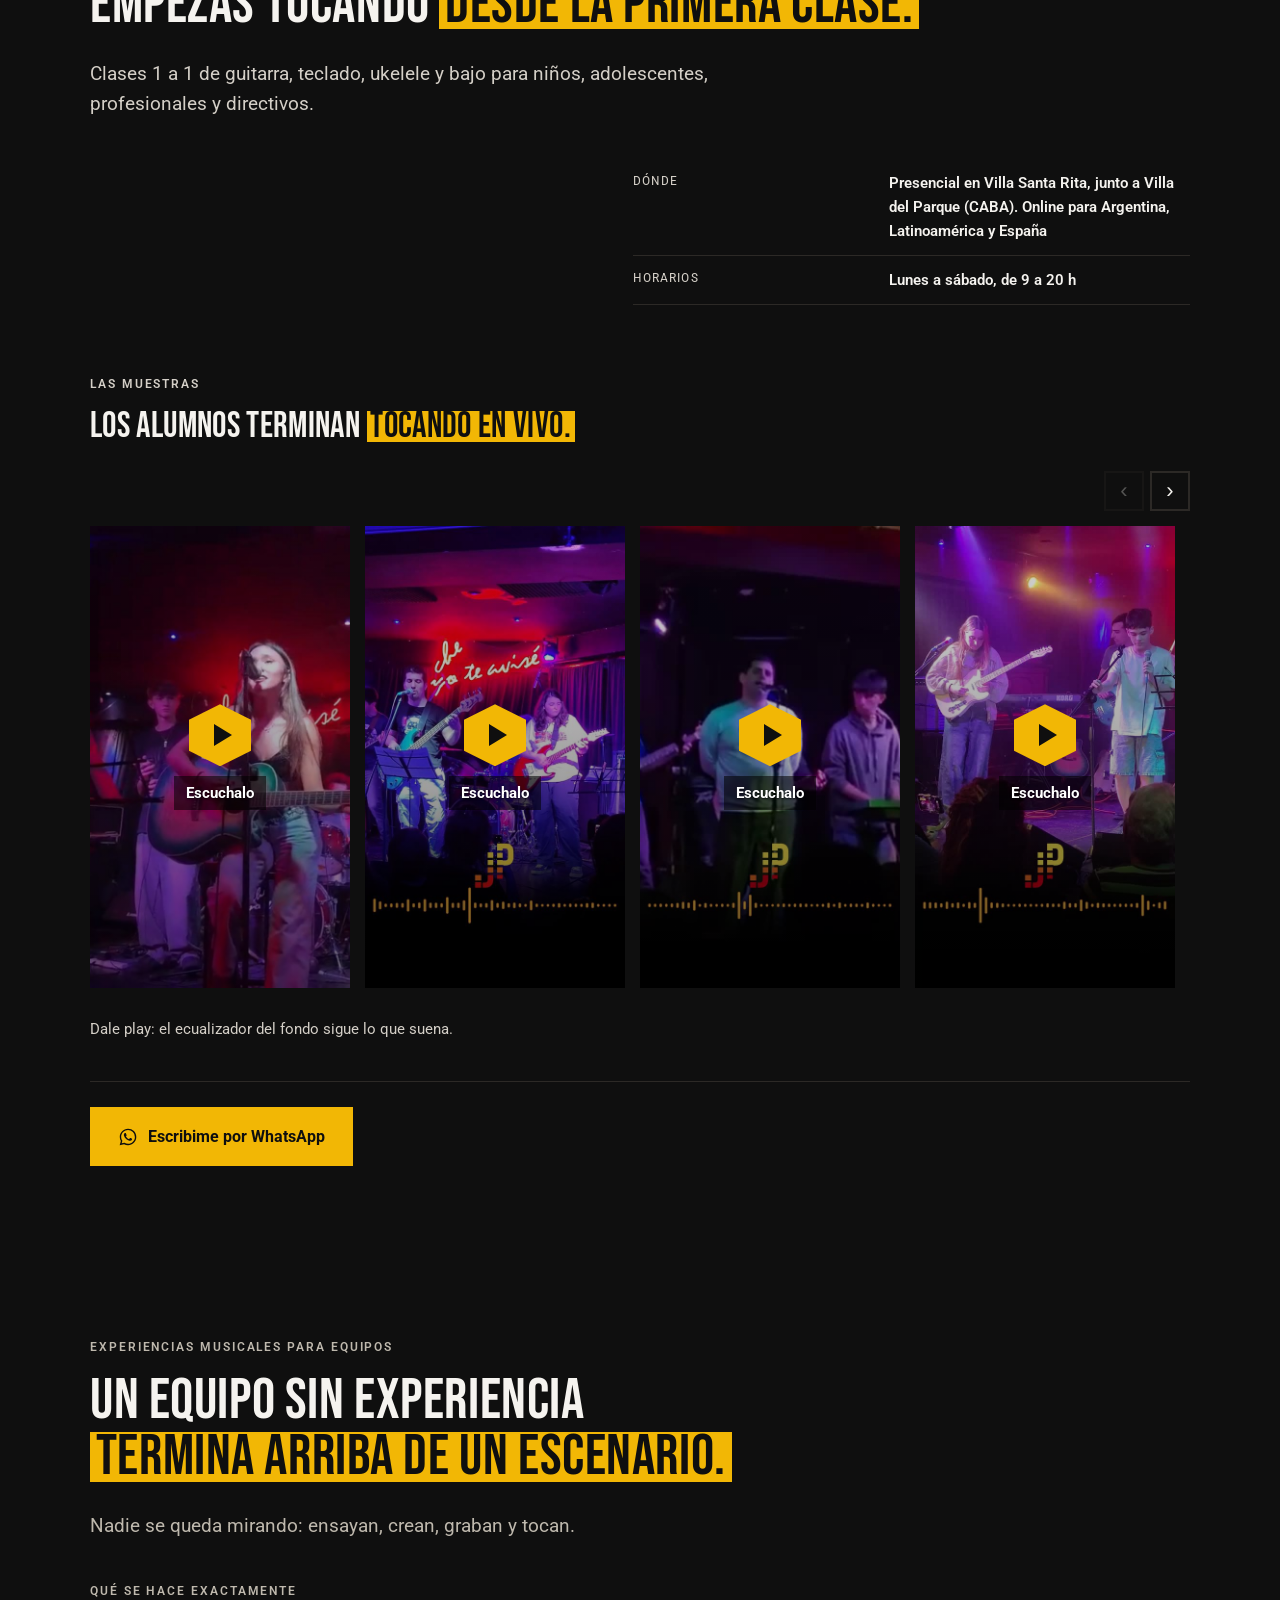
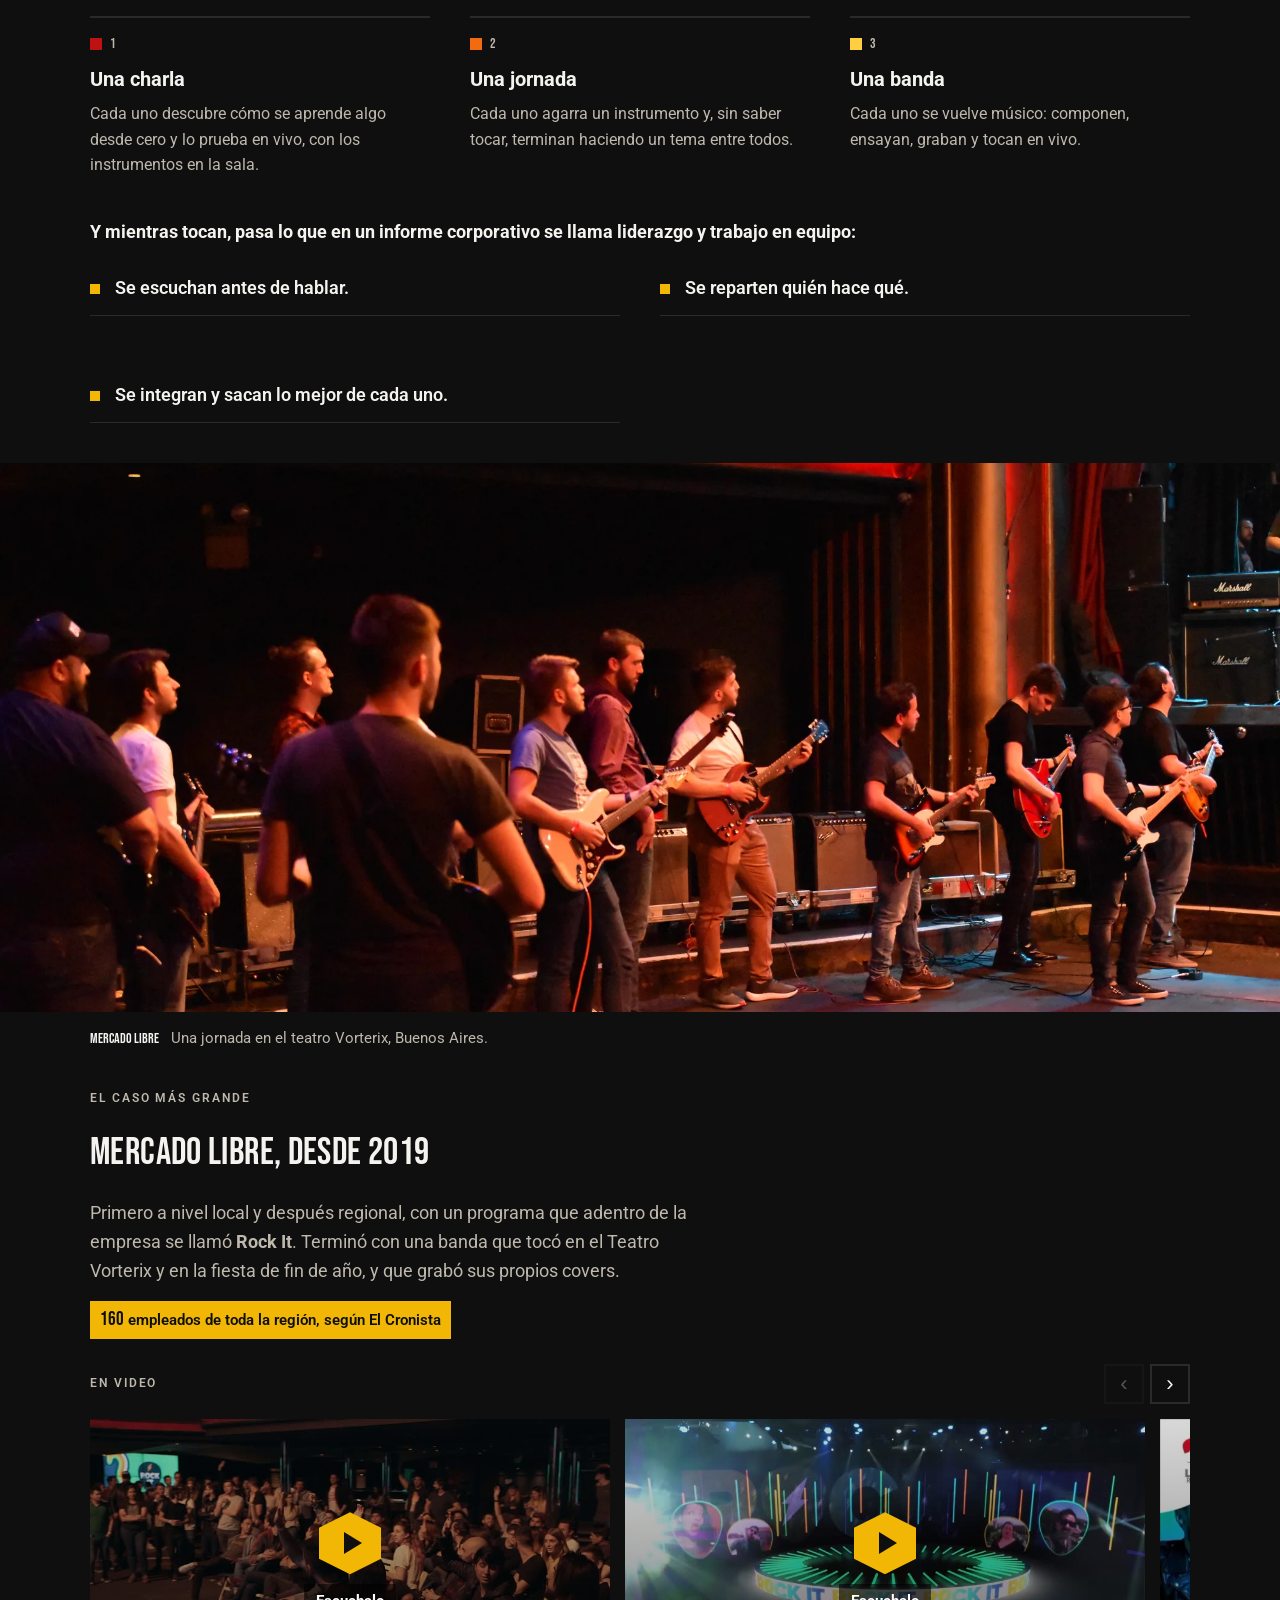
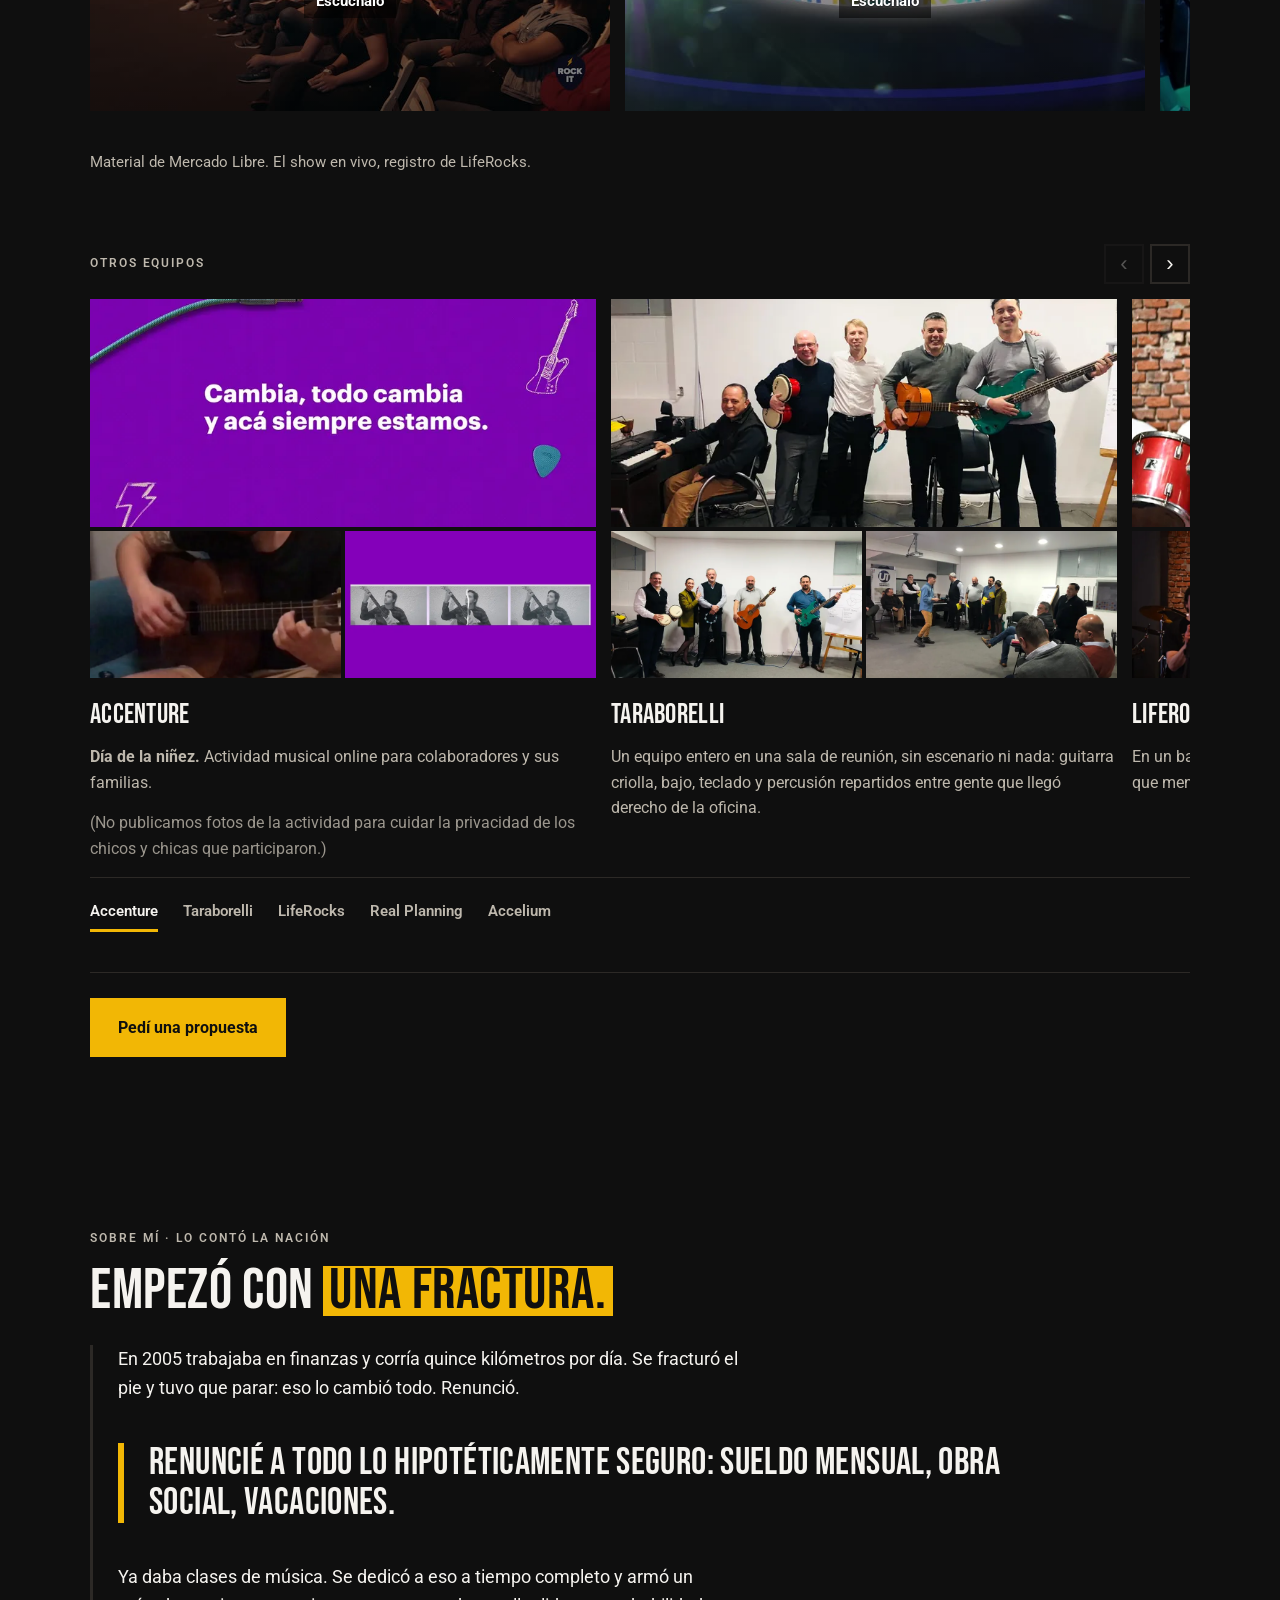
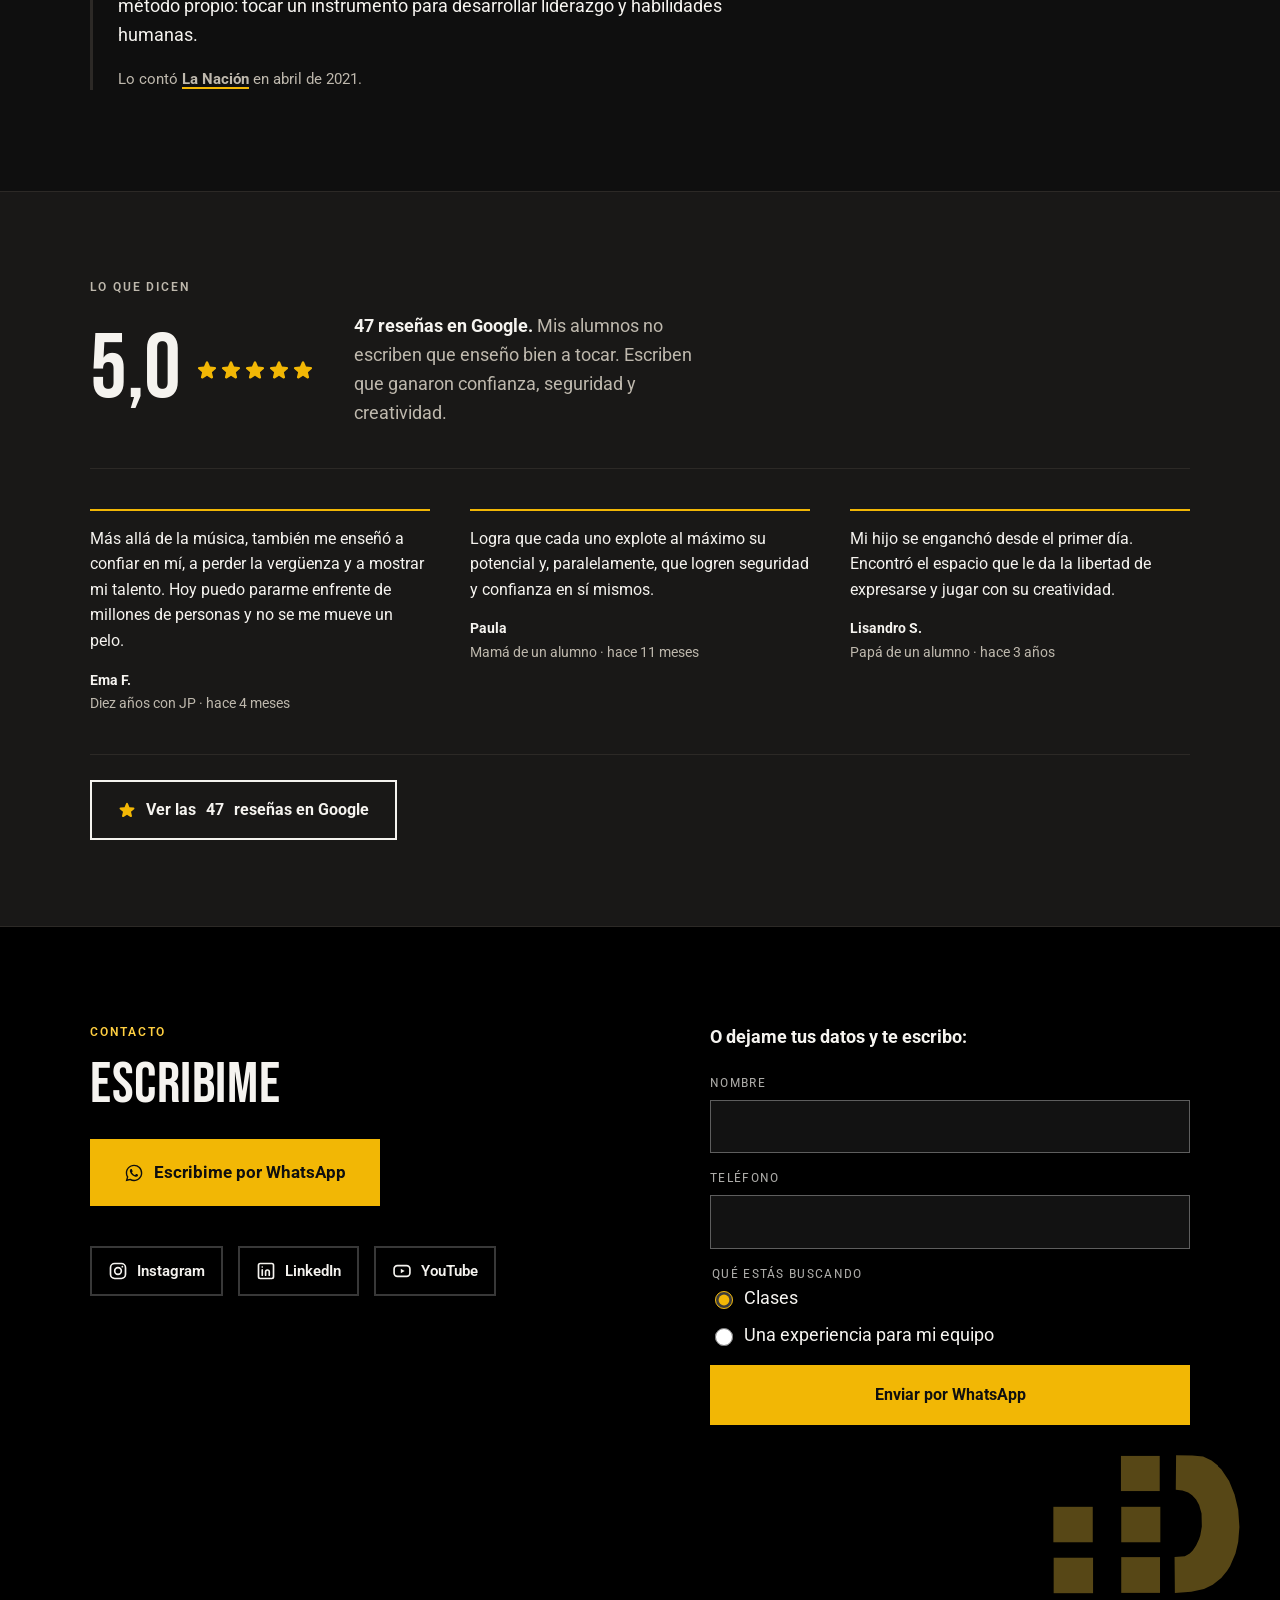
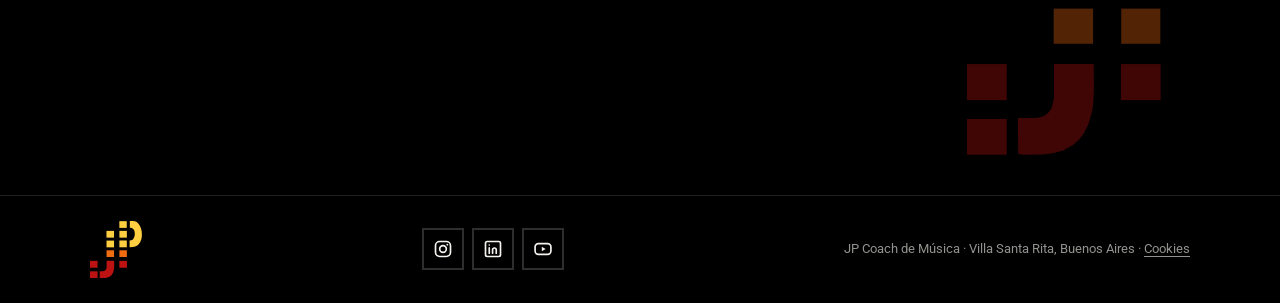
==== commit 3ba34978: "Instagram nuevo (@jpcoachdemusica) y clases a partir de los 10 años Co-Authored-By: Claude Opus 5.5 " ====
--- a/index.html
+++ b/index.html
@@ -88,7 +88,7 @@
         }
       ],
       "sameAs": [
-        "https://instagram.com/coachdemusica",
+        "https://www.instagram.com/jpcoachdemusica",
         "https://www.linkedin.com/in/juanpablogranatelli/",
         "https://www.youtube.com/channel/UCoEwSkAOer8u7RJeR75bzcA",
         "https://maps.google.com/?cid=17898451267528406671"
@@ -102,7 +102,7 @@
       "url": "https://jpcoachdemusica.com/",
       "worksFor": { "@id": "https://jpcoachdemusica.com/#negocio" },
       "sameAs": [
-        "https://instagram.com/coachdemusica",
+        "https://www.instagram.com/jpcoachdemusica",
         "https://www.linkedin.com/in/juanpablogranatelli/"
       ]
     },
@@ -228,7 +228,7 @@
           <span class="estrellas estrellas--dato" role="img" aria-label="5,0 de 5 estrellas en Google" data-estrellas><svg viewBox="0 0 24 24" aria-hidden="true"><path fill-rule="evenodd" clip-rule="evenodd" d="M10.788 3.21c.448-1.077 1.976-1.077 2.424 0l2.082 5.006 5.404.433c1.164.093 1.636 1.545.749 2.305l-4.117 3.527 1.257 5.273c.271 1.136-.964 2.033-1.96 1.425L12 18.354 7.373 21.18c-.996.608-2.231-.29-1.96-1.425l1.257-5.273-4.117-3.527c-.887-.76-.415-2.212.749-2.305l5.404-.433 2.082-5.006Z"/></svg><svg viewBox="0 0 24 24" aria-hidden="true"><path fill-rule="evenodd" clip-rule="evenodd" d="M10.788 3.21c.448-1.077 1.976-1.077 2.424 0l2.082 5.006 5.404.433c1.164.093 1.636 1.545.749 2.305l-4.117 3.527 1.257 5.273c.271 1.136-.964 2.033-1.96 1.425L12 18.354 7.373 21.18c-.996.608-2.231-.29-1.96-1.425l1.257-5.273-4.117-3.527c-.887-.76-.415-2.212.749-2.305l5.404-.433 2.082-5.006Z"/></svg><svg viewBox="0 0 24 24" aria-hidden="true"><path fill-rule="evenodd" clip-rule="evenodd" d="M10.788 3.21c.448-1.077 1.976-1.077 2.424 0l2.082 5.006 5.404.433c1.164.093 1.636 1.545.749 2.305l-4.117 3.527 1.257 5.273c.271 1.136-.964 2.033-1.96 1.425L12 18.354 7.373 21.18c-.996.608-2.231-.29-1.96-1.425l1.257-5.273-4.117-3.527c-.887-.76-.415-2.212.749-2.305l5.404-.433 2.082-5.006Z"/></svg><svg viewBox="0 0 24 24" aria-hidden="true"><path fill-rule="evenodd" clip-rule="evenodd" d="M10.788 3.21c.448-1.077 1.976-1.077 2.424 0l2.082 5.006 5.404.433c1.164.093 1.636 1.545.749 2.305l-4.117 3.527 1.257 5.273c.271 1.136-.964 2.033-1.96 1.425L12 18.354 7.373 21.18c-.996.608-2.231-.29-1.96-1.425l1.257-5.273-4.117-3.527c-.887-.76-.415-2.212.749-2.305l5.404-.433 2.082-5.006Z"/></svg><svg viewBox="0 0 24 24" aria-hidden="true"><path fill-rule="evenodd" clip-rule="evenodd" d="M10.788 3.21c.448-1.077 1.976-1.077 2.424 0l2.082 5.006 5.404.433c1.164.093 1.636 1.545.749 2.305l-4.117 3.527 1.257 5.273c.271 1.136-.964 2.033-1.96 1.425L12 18.354 7.373 21.18c-.996.608-2.231-.29-1.96-1.425l1.257-5.273-4.117-3.527c-.887-.76-.415-2.212.749-2.305l5.404-.433 2.082-5.006Z"/></svg></span>
           <span>en Google · <span data-resenas>47</span> reseñas</span>
         </li>
-        <li><b>Todas</b><span>las edades</span></li>
+        <li><b>Desde 10</b><span>años en adelante</span></li>
         <li><b>Villa Santa Rita</b><span>presencial y online</span></li>
       </ul>
     </div>
@@ -269,7 +269,7 @@
       <a class="puerta puerta--b2c" href="#academia">
         <span class="puerta__num" aria-hidden="true">01</span>
         <h3 class="puerta__titulo">Quiero aprender</h3>
-        <p class="puerta__bajada">Para todas las edades, no importa tu conocimiento previo.</p>
+        <p class="puerta__bajada">A partir de los 10 años, no importa tu conocimiento previo.</p>
         <span class="puerta__cta">Ver la academia <span aria-hidden="true">→</span></span>
       </a>
 
@@ -759,7 +759,7 @@
       <button type="button" class="boton boton--linea contacto__abrir" data-abrir-formulario aria-controls="dialogo-formulario" aria-haspopup="dialog" aria-expanded="false">Prefiero dejar mi contacto</button>
 
       <nav class="redes" aria-label="Dónde encontrarlo">
-        <a class="red" href="https://instagram.com/coachdemusica" target="_blank" rel="noopener">
+        <a class="red" href="https://www.instagram.com/jpcoachdemusica" target="_blank" rel="noopener">
           <svg viewBox="0 0 24 24" aria-hidden="true">
             <rect x="3" y="3" width="18" height="18" rx="5"/><circle cx="12" cy="12" r="4"/>
             <circle cx="17.2" cy="6.8" r="1.1" class="lleno"/>
@@ -862,7 +862,7 @@
     </svg>
 
     <nav class="redes redes--pie" aria-label="Dónde encontrarlo">
-      <a class="red" href="https://instagram.com/coachdemusica" target="_blank" rel="noopener" aria-label="Instagram">
+      <a class="red" href="https://www.instagram.com/jpcoachdemusica" target="_blank" rel="noopener" aria-label="Instagram">
         <svg viewBox="0 0 24 24" aria-hidden="true">
           <rect x="3" y="3" width="18" height="18" rx="5"/><circle cx="12" cy="12" r="4"/>
           <circle cx="17.2" cy="6.8" r="1.1" class="lleno"/>
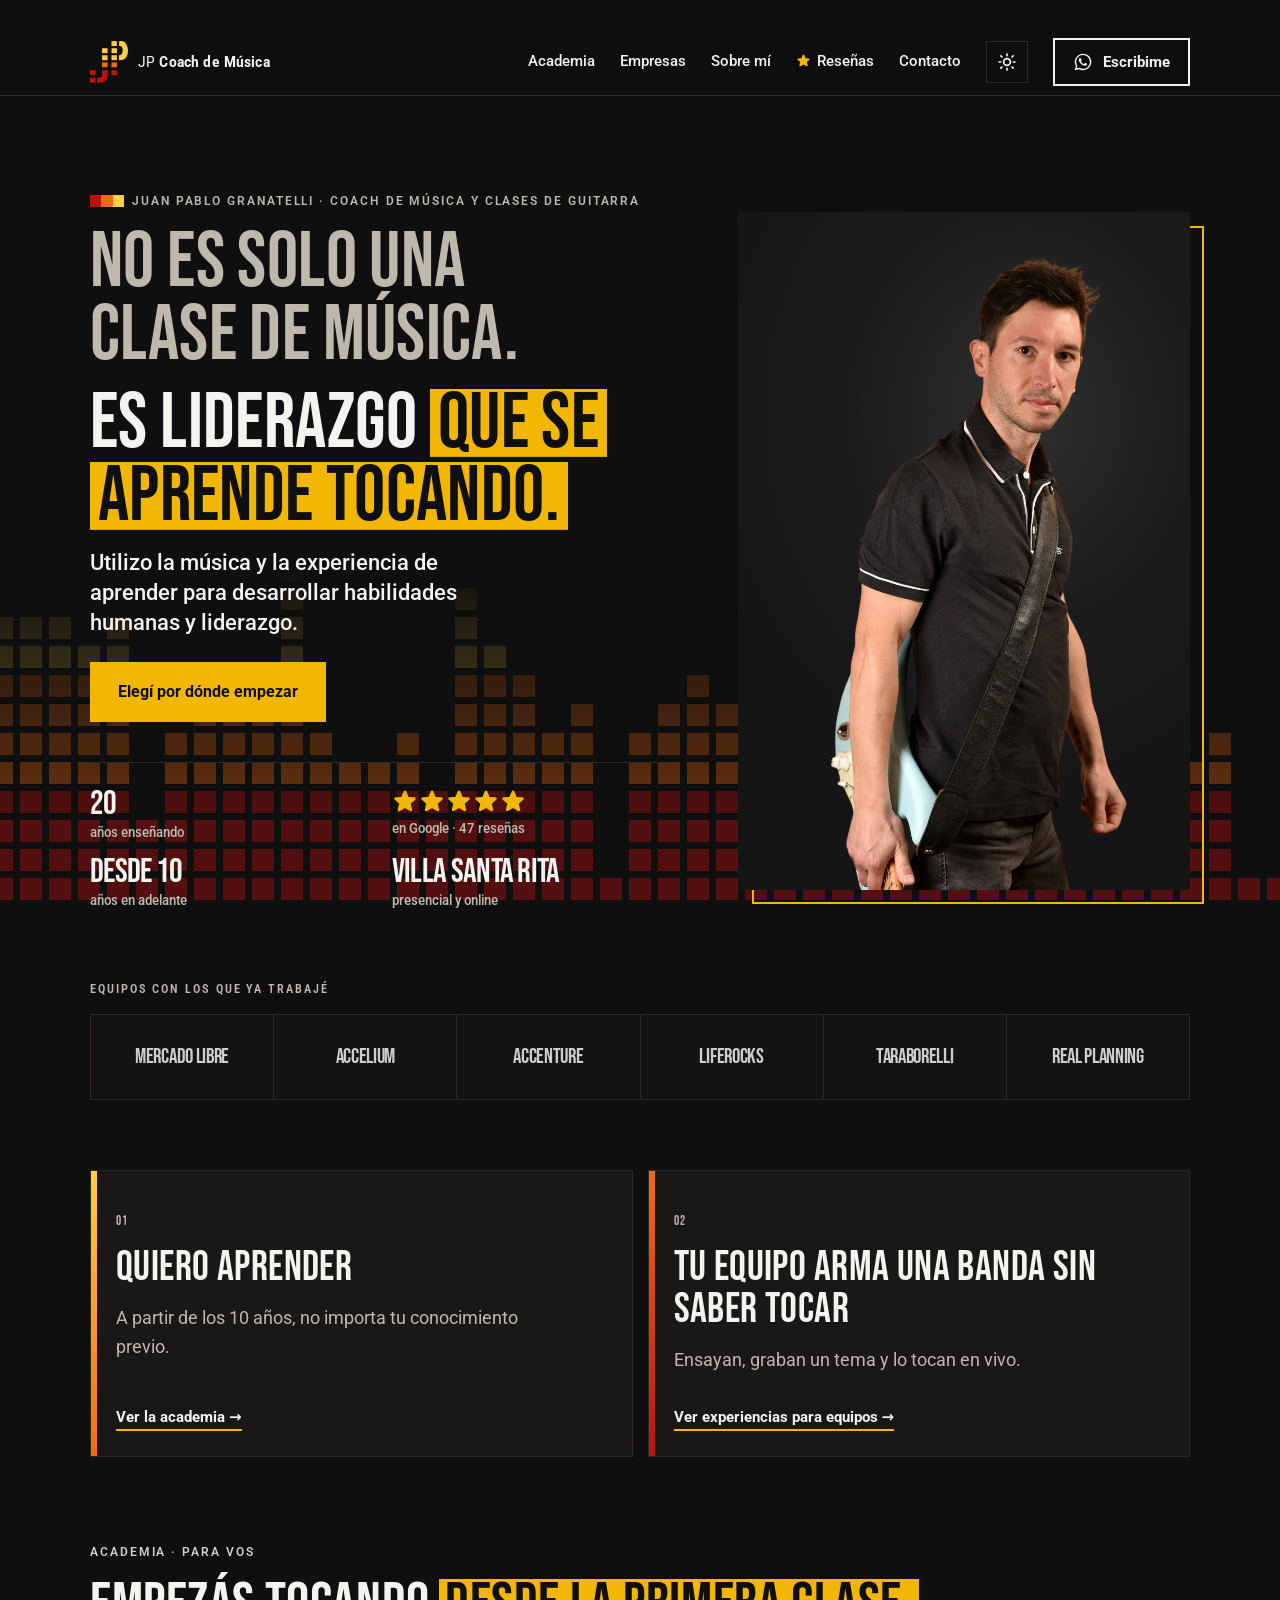
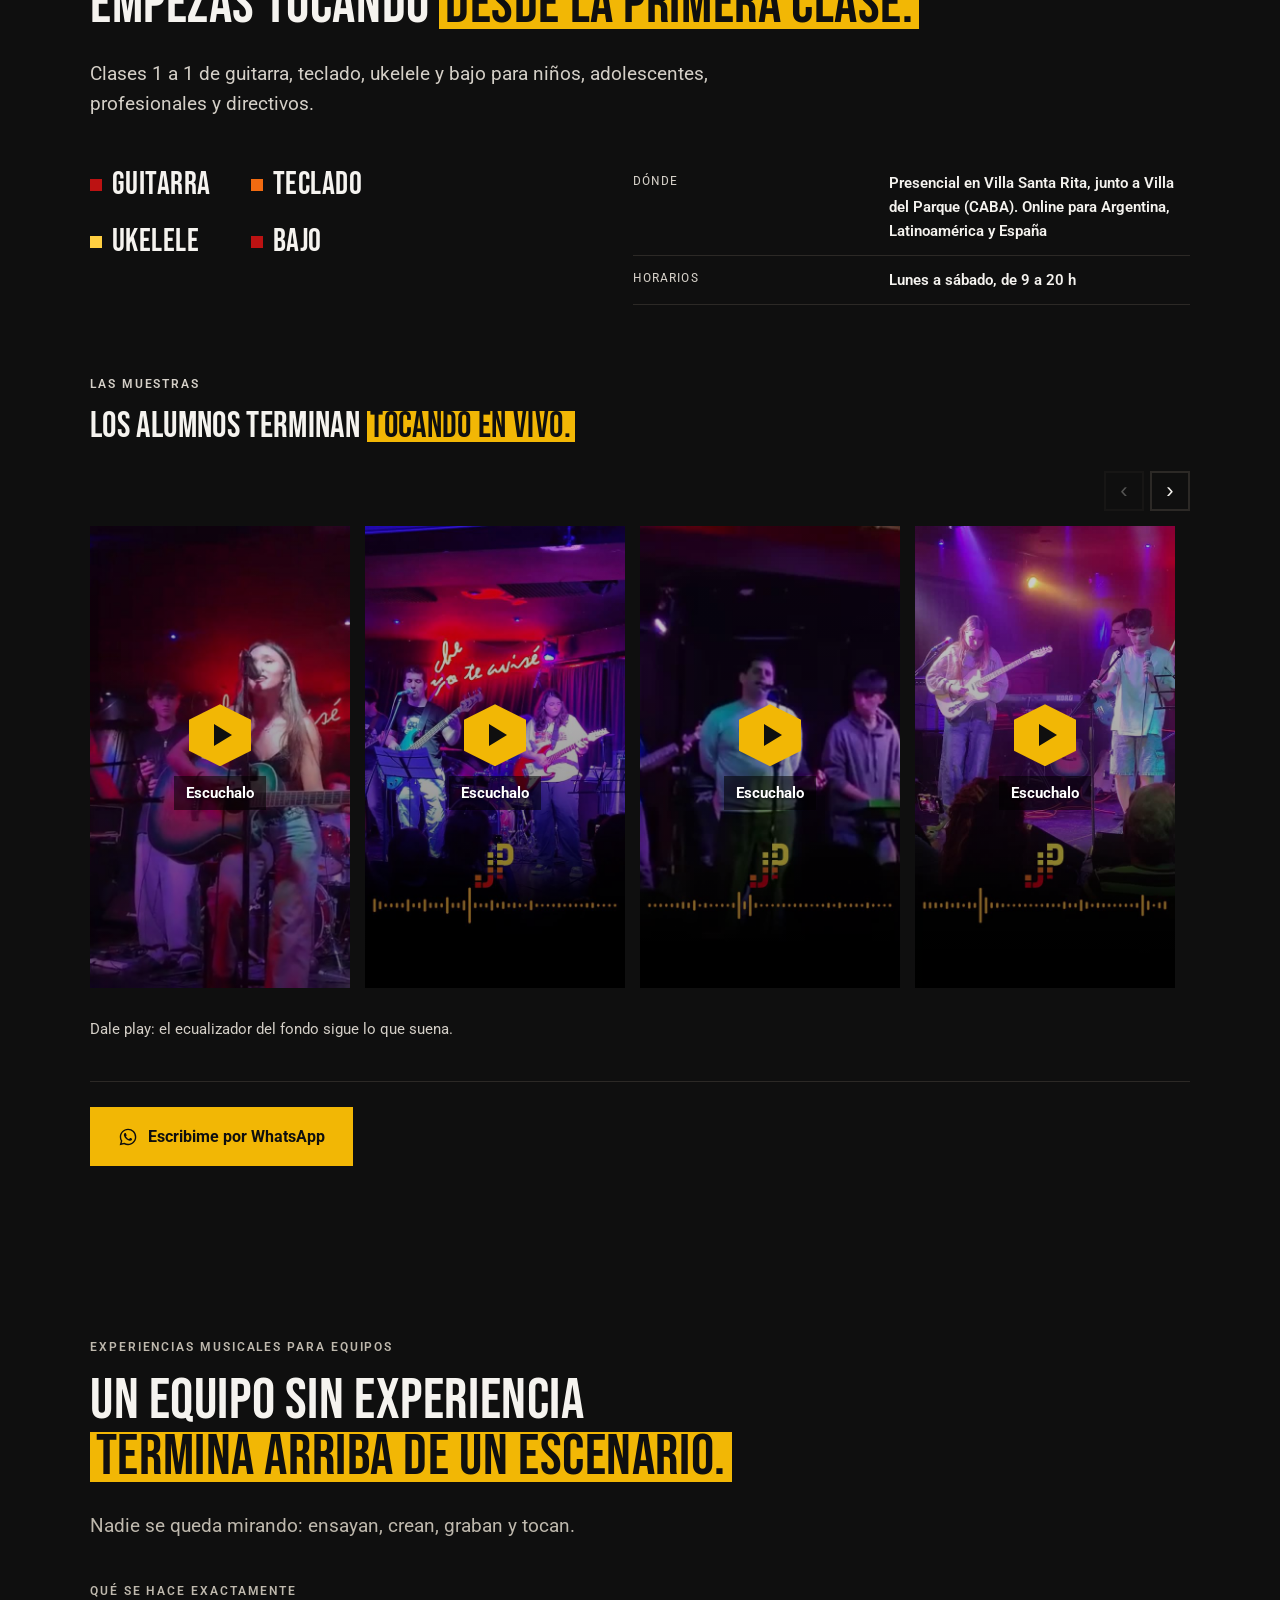
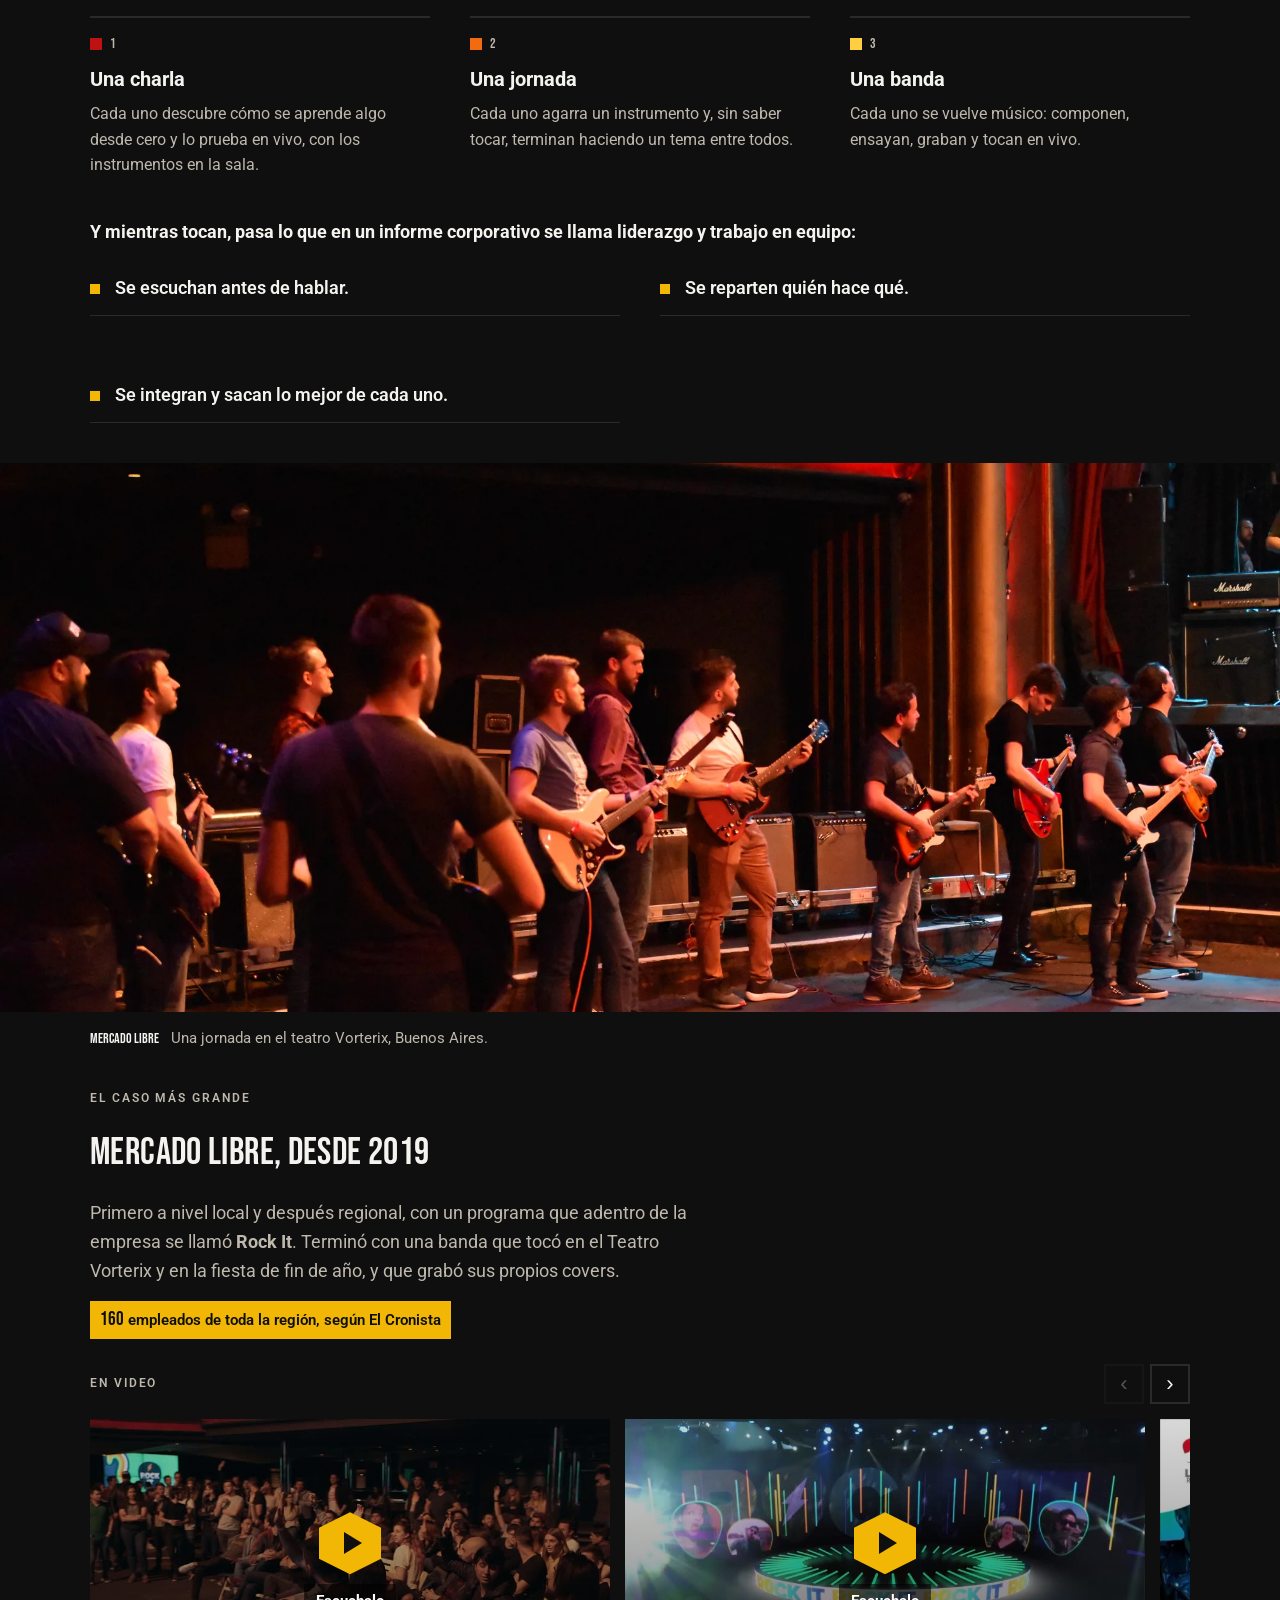
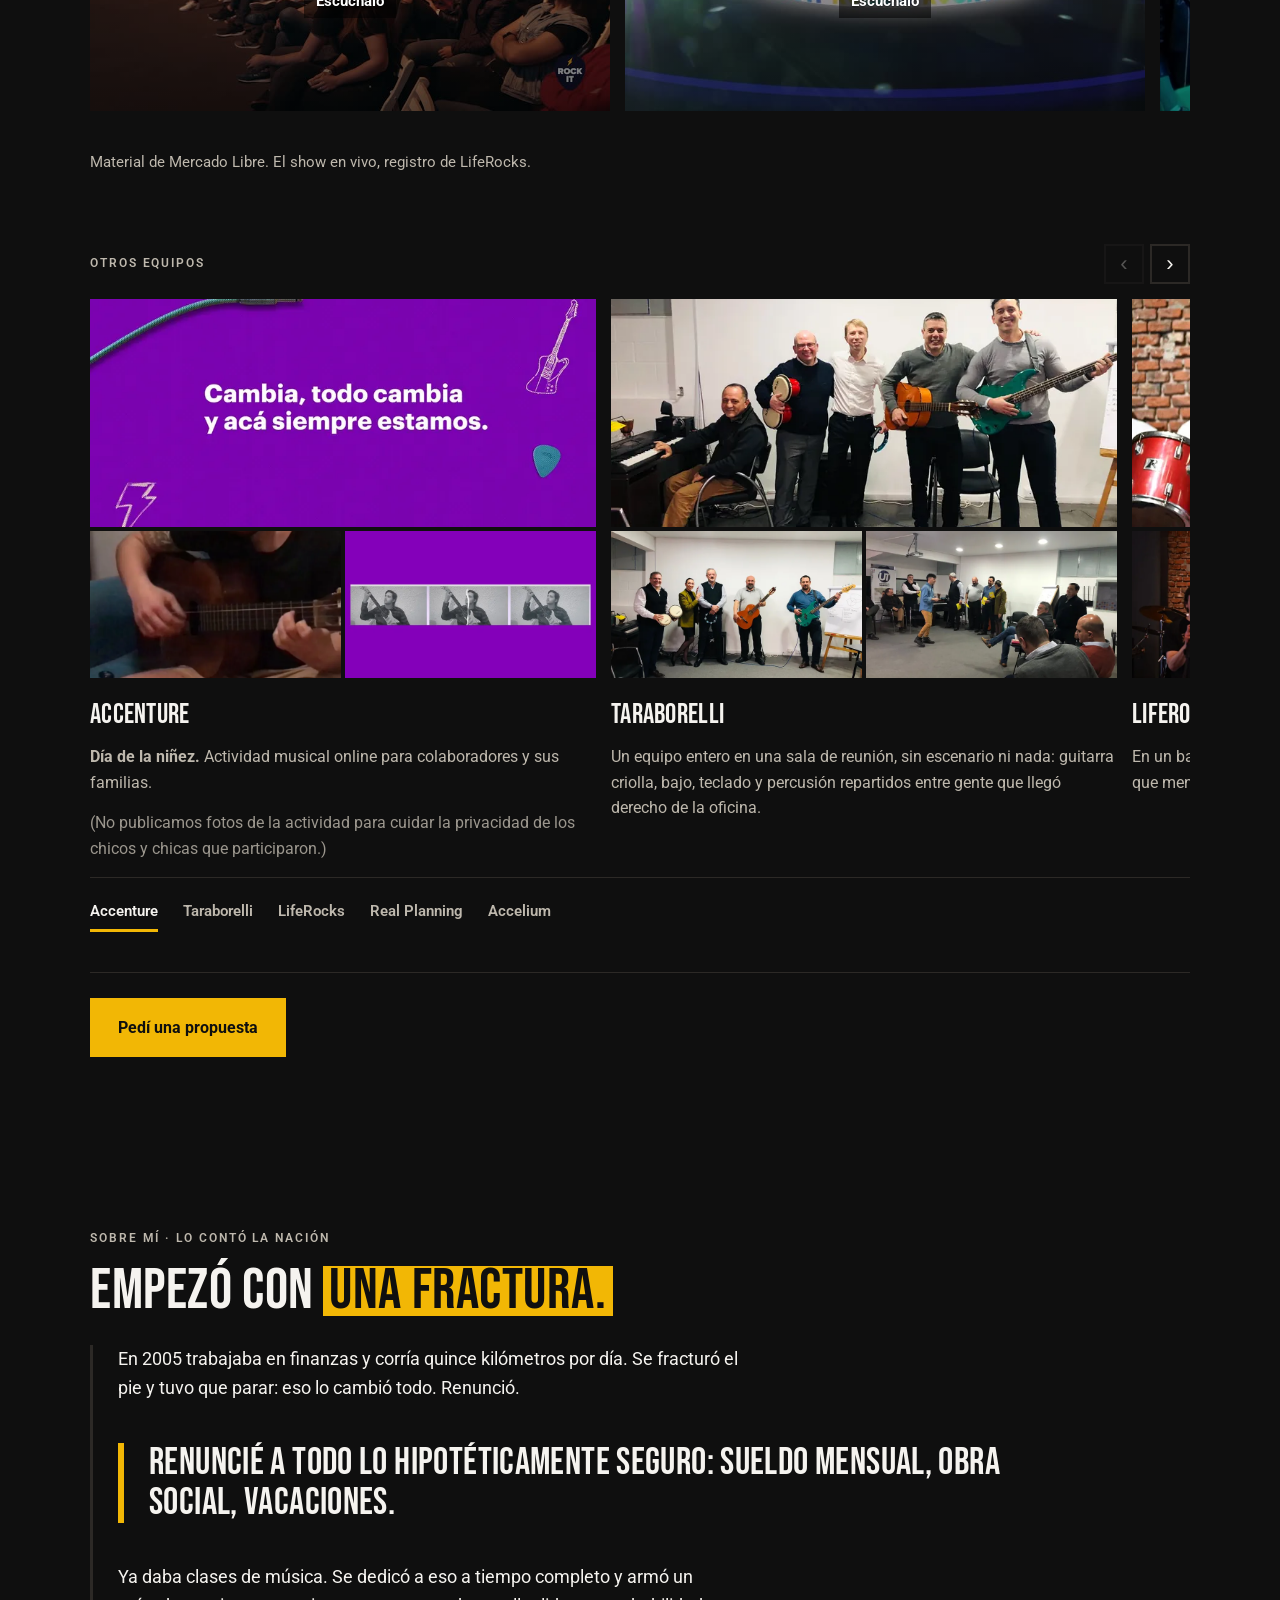
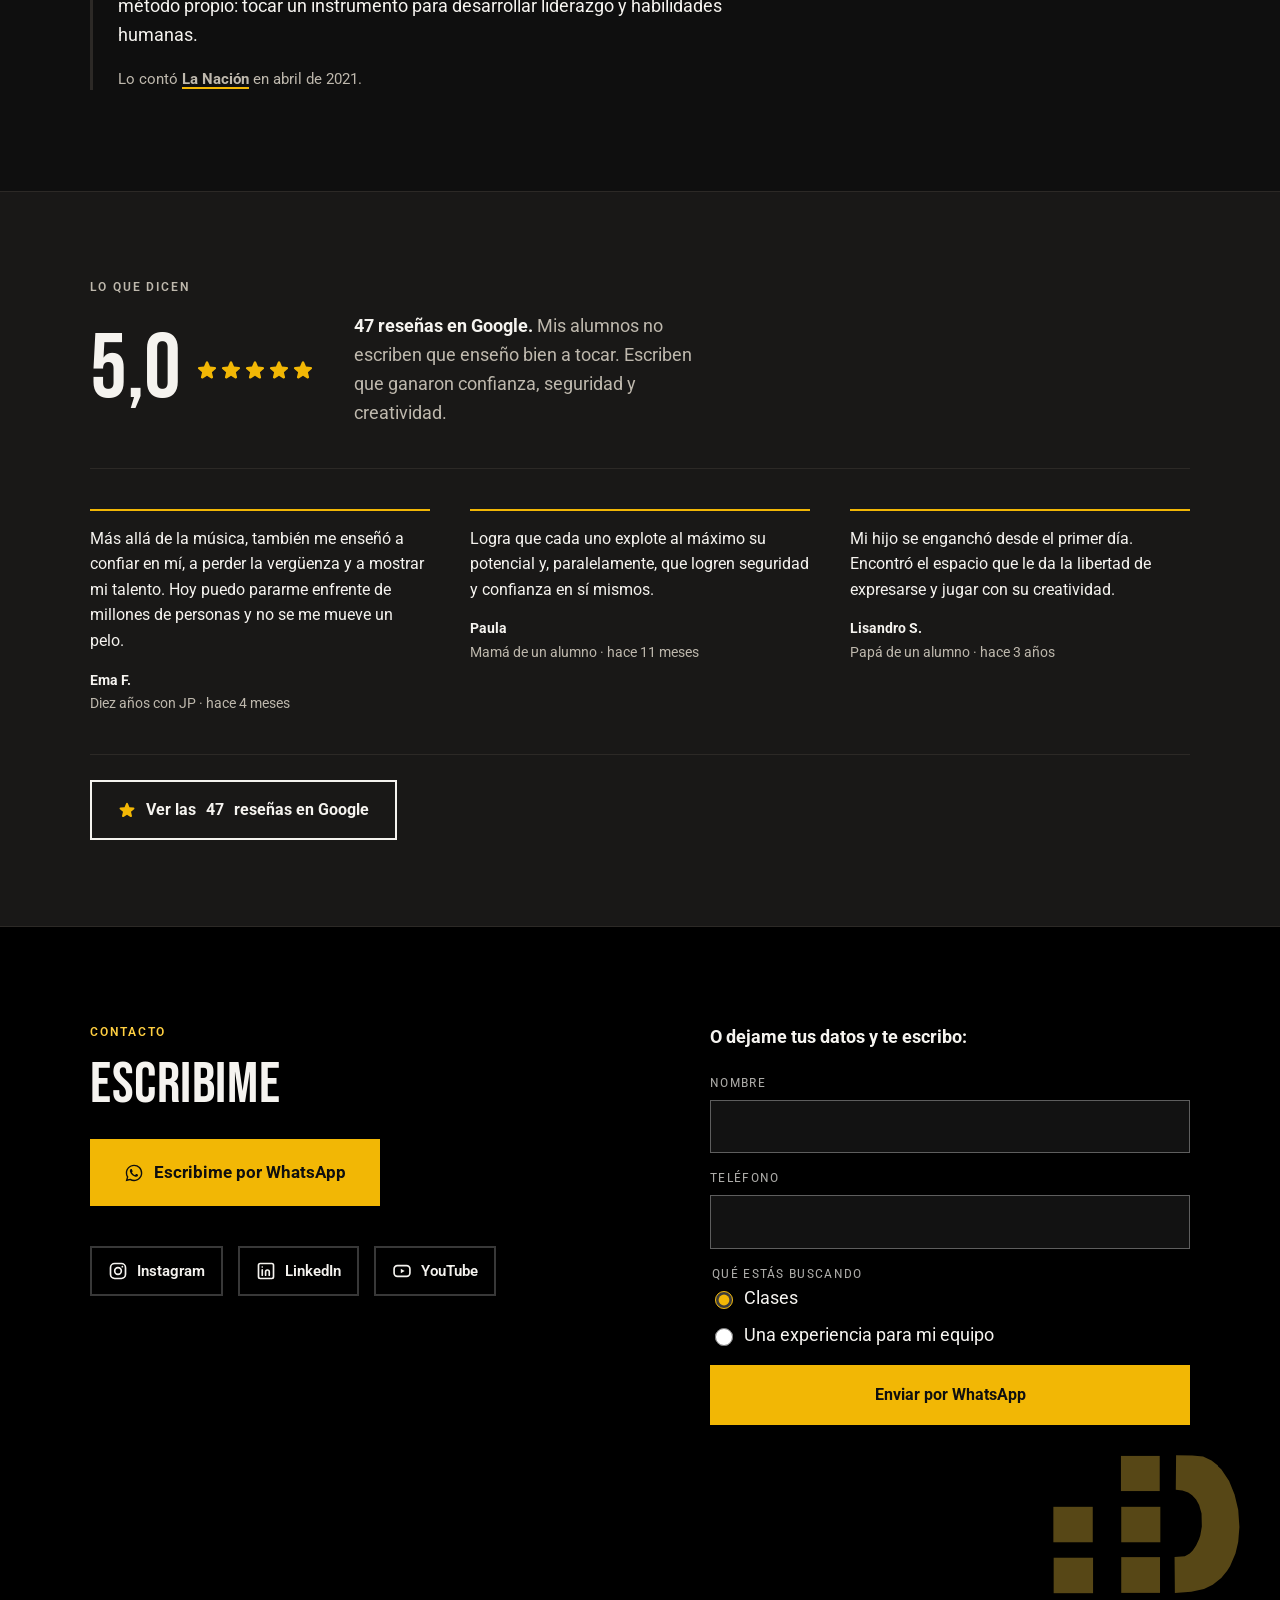
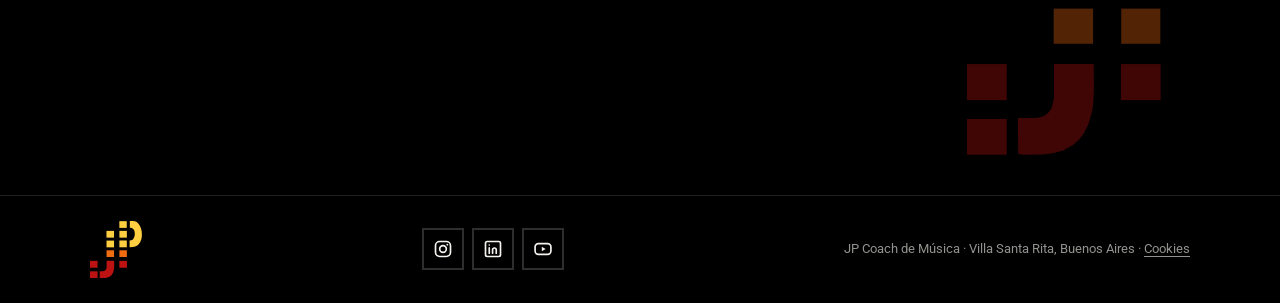
==== commit 19bf958b: "Aviso de cookies solo para Europa y WhatsApp de la academia con "desde tu página" Fuera de Europa se" ====
--- a/index.html
+++ b/index.html
@@ -392,7 +392,7 @@
     </div>
 
     <div class="cierre-seccion">
-      <a class="boton boton--wa boton--lleno" href="https://wa.me/5491150458850?text=Hola%20Juan%20Pablo!%20Quer%C3%ADa%20consultarte%20por%20las%20clases." target="_blank" rel="noopener">
+      <a class="boton boton--wa boton--lleno" href="https://wa.me/5491150458850?text=Hola%20Juan%20Pablo!%20Te%20escribo%20desde%20tu%20p%C3%A1gina%2C%20quer%C3%ADa%20consultarte%20por%20las%20clases." target="_blank" rel="noopener">
         <svg class="ico-wa" viewBox="0 0 24 24" aria-hidden="true"><path d="M12.04 2C6.58 2 2.13 6.45 2.13 11.91c0 1.75.46 3.45 1.32 4.95L2 22l5.25-1.38a9.9 9.9 0 0 0 4.79 1.22h.01c5.46 0 9.9-4.45 9.9-9.91 0-2.65-1.03-5.14-2.9-7.01A9.82 9.82 0 0 0 12.04 2Zm0 18.15h-.01a8.2 8.2 0 0 1-4.19-1.15l-.3-.18-3.12.82.83-3.04-.2-.31a8.18 8.18 0 0 1-1.26-4.38c0-4.54 3.7-8.23 8.25-8.23a8.2 8.2 0 0 1 8.23 8.24c0 4.54-3.7 8.23-8.23 8.23Zm4.52-6.16c-.25-.12-1.47-.72-1.69-.81-.23-.08-.39-.12-.56.13-.16.24-.64.8-.79.97-.14.16-.29.18-.54.06-.25-.13-1.05-.39-1.99-1.23-.74-.66-1.24-1.47-1.38-1.72-.15-.25-.02-.38.11-.5.11-.11.25-.29.37-.44.13-.15.17-.25.25-.42.08-.16.04-.31-.02-.43-.06-.12-.56-1.35-.77-1.84-.2-.49-.4-.42-.56-.43h-.47c-.16 0-.43.06-.65.31-.22.25-.85.83-.85 2.03s.87 2.35.99 2.51c.12.16 1.71 2.61 4.14 3.66.58.25 1.03.4 1.38.51.58.19 1.11.16 1.53.1.47-.07 1.47-.6 1.68-1.18.21-.58.21-1.07.14-1.18-.06-.11-.22-.17-.47-.29Z"/></svg>
         Escribime por WhatsApp
       </a>
